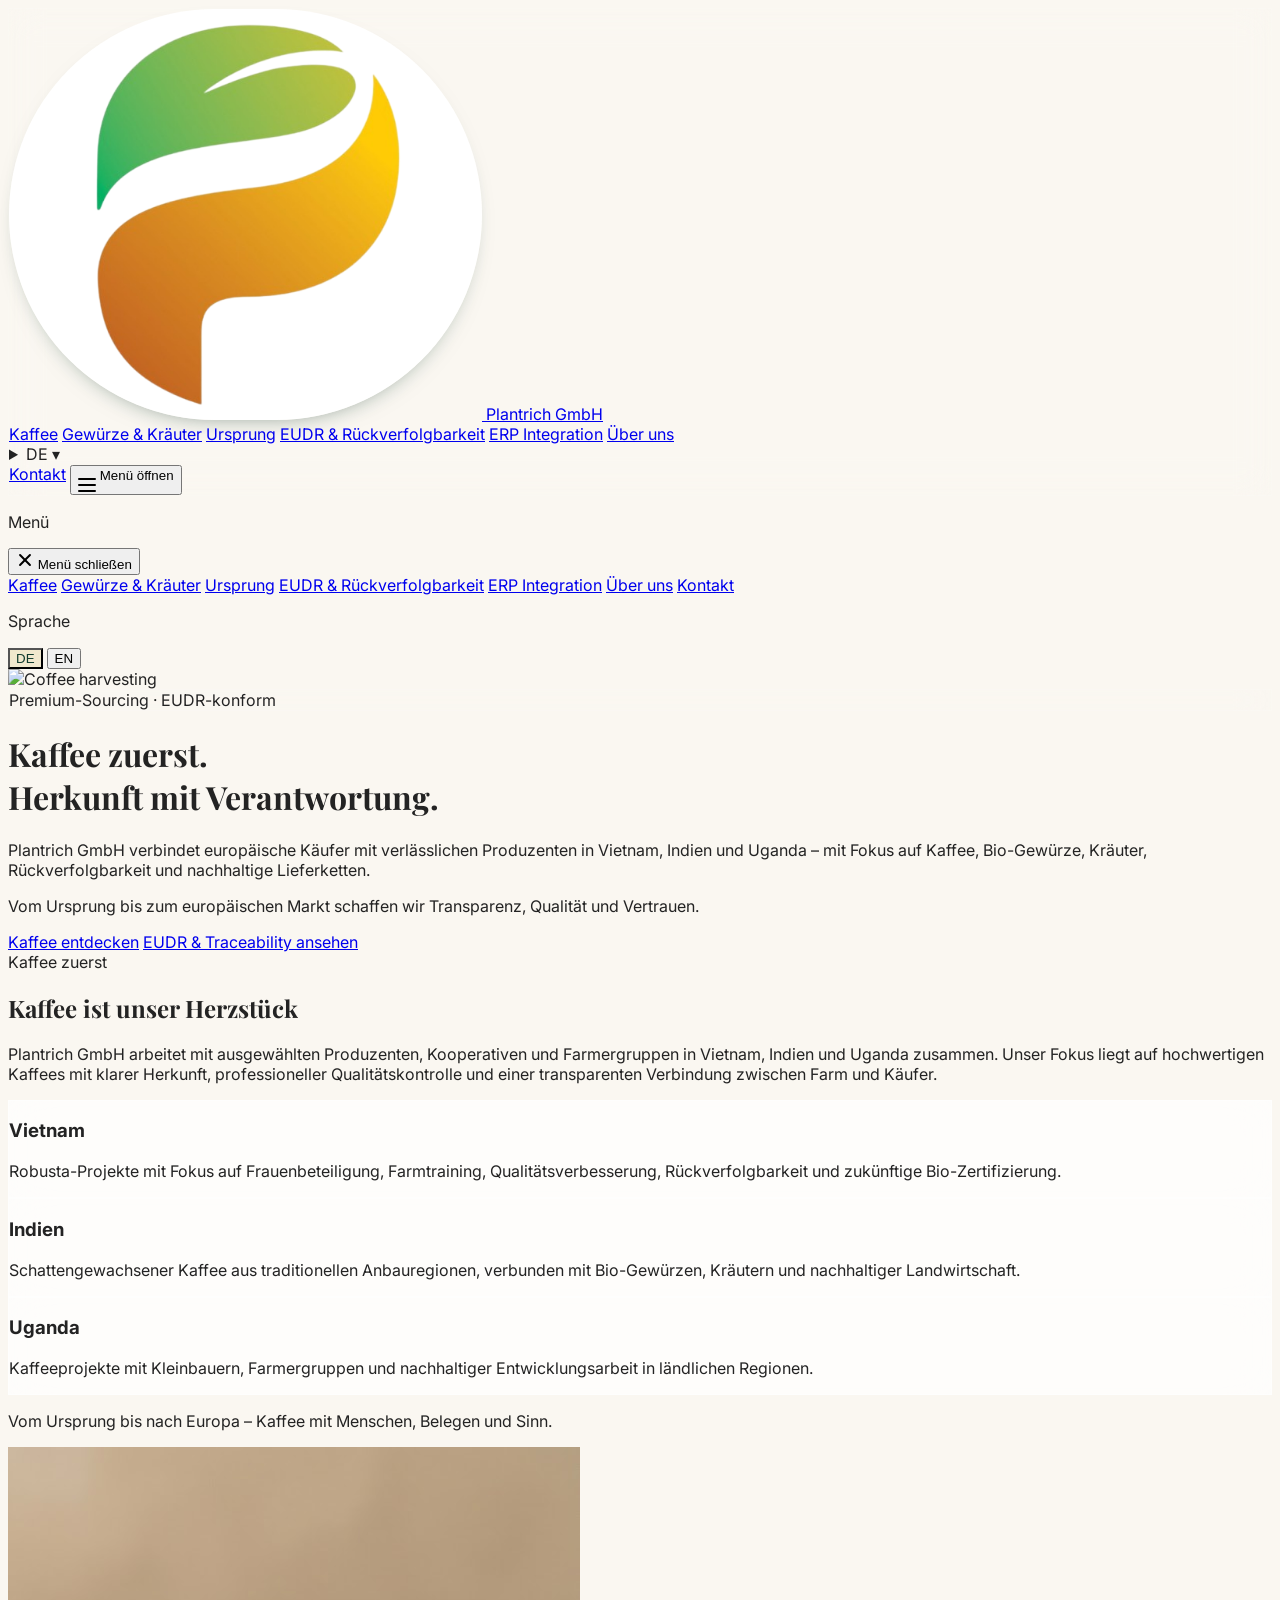
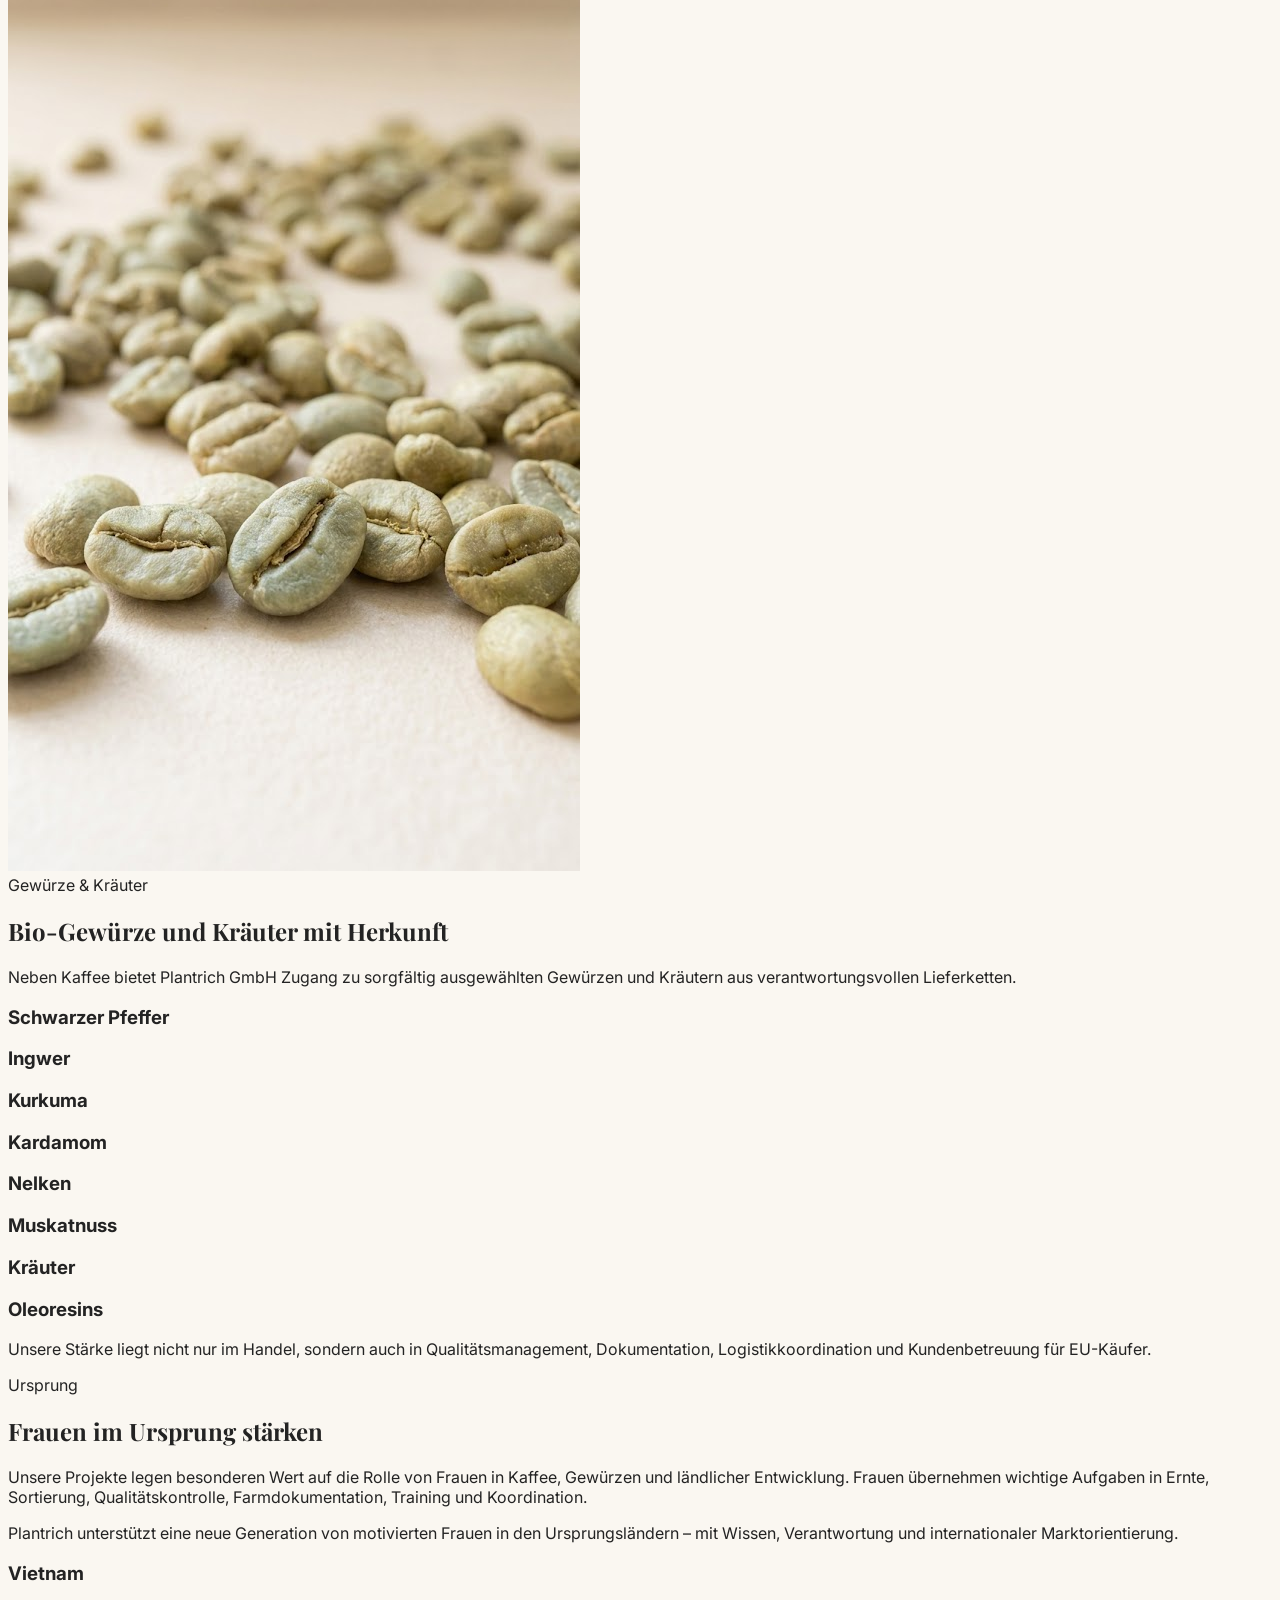
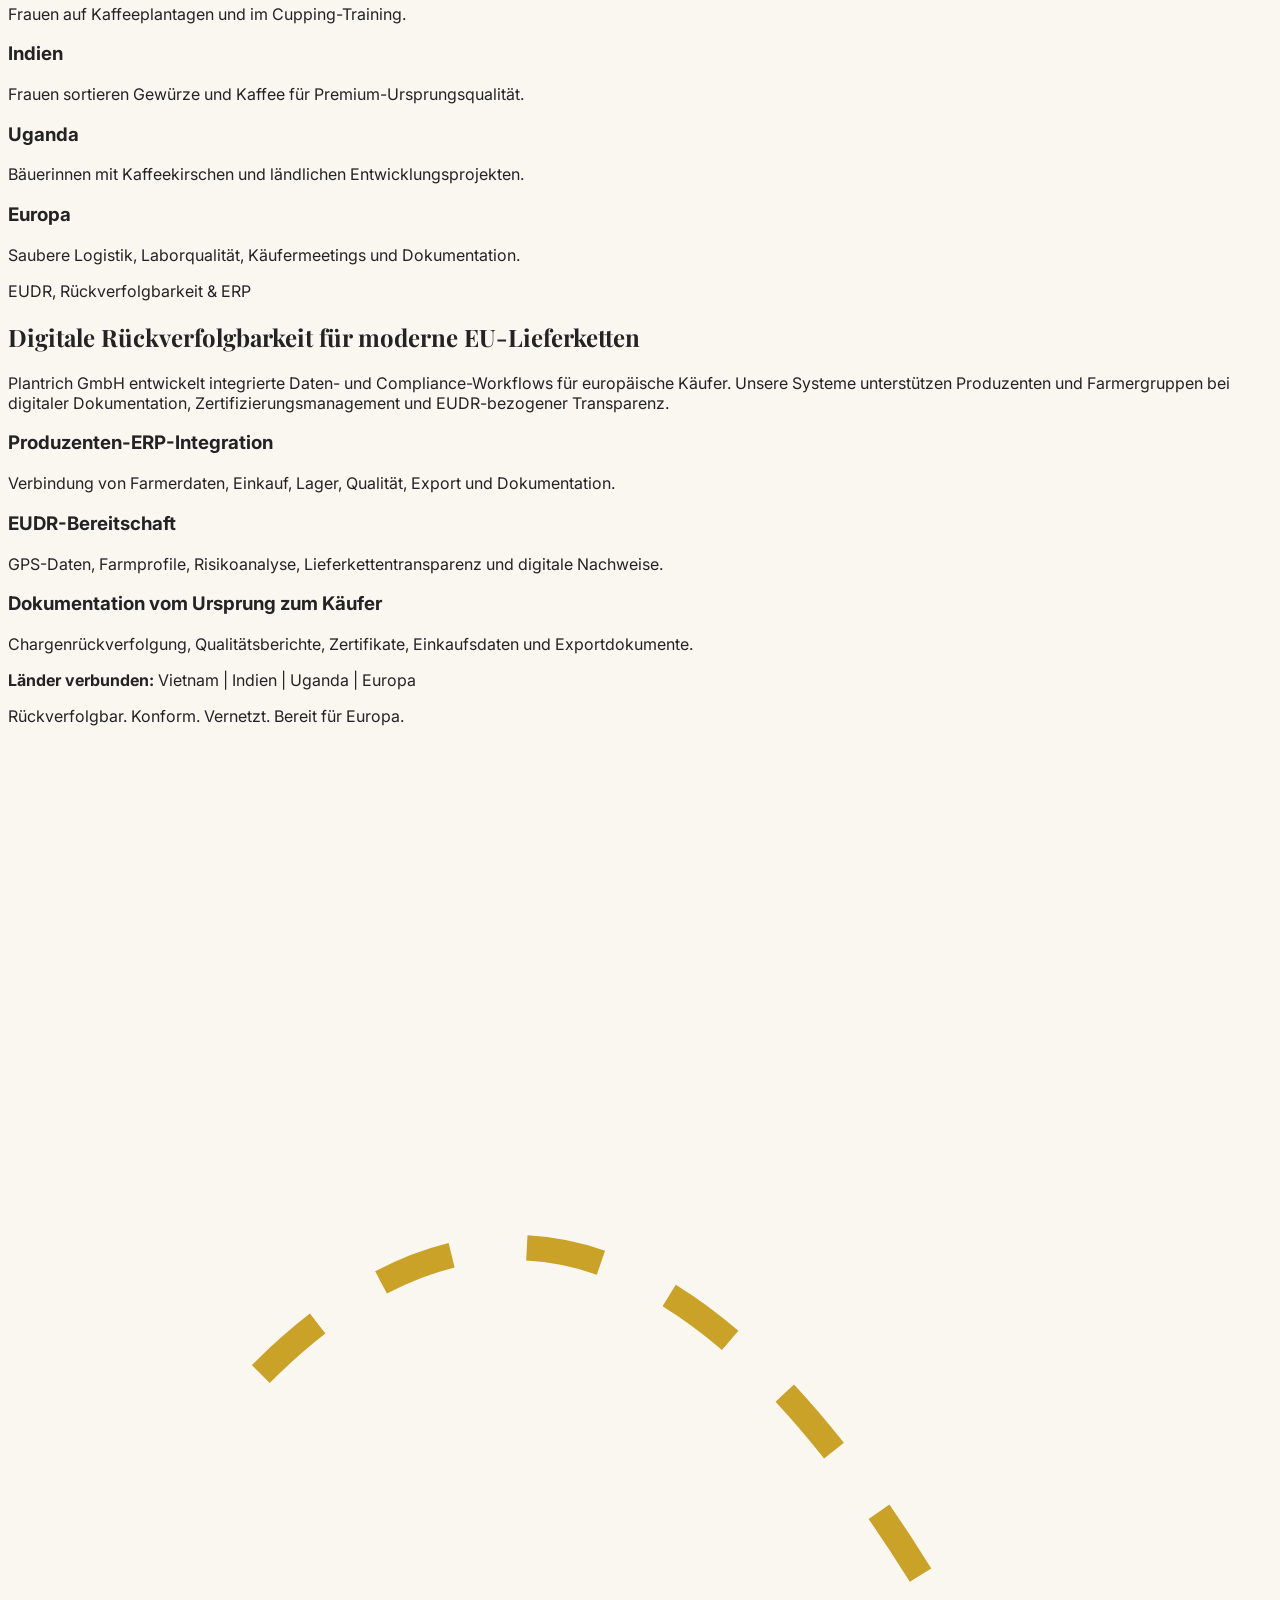
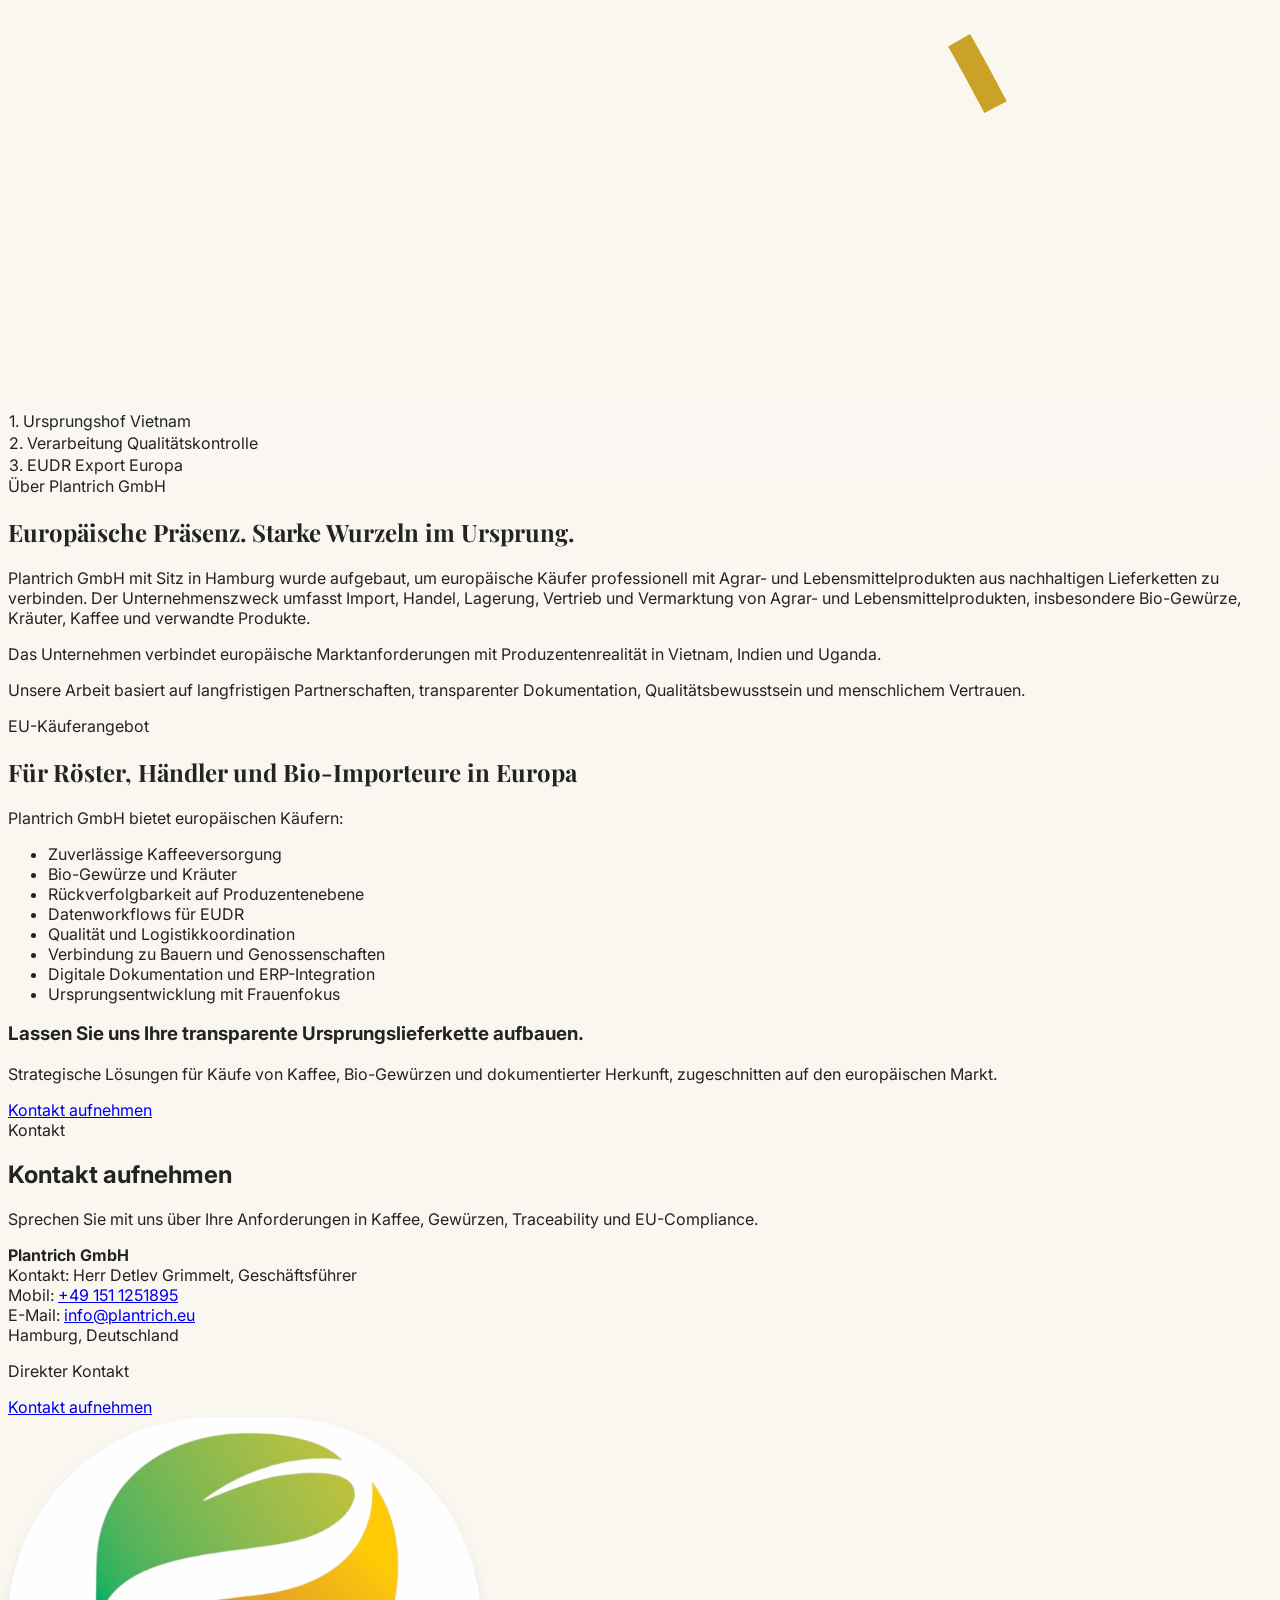
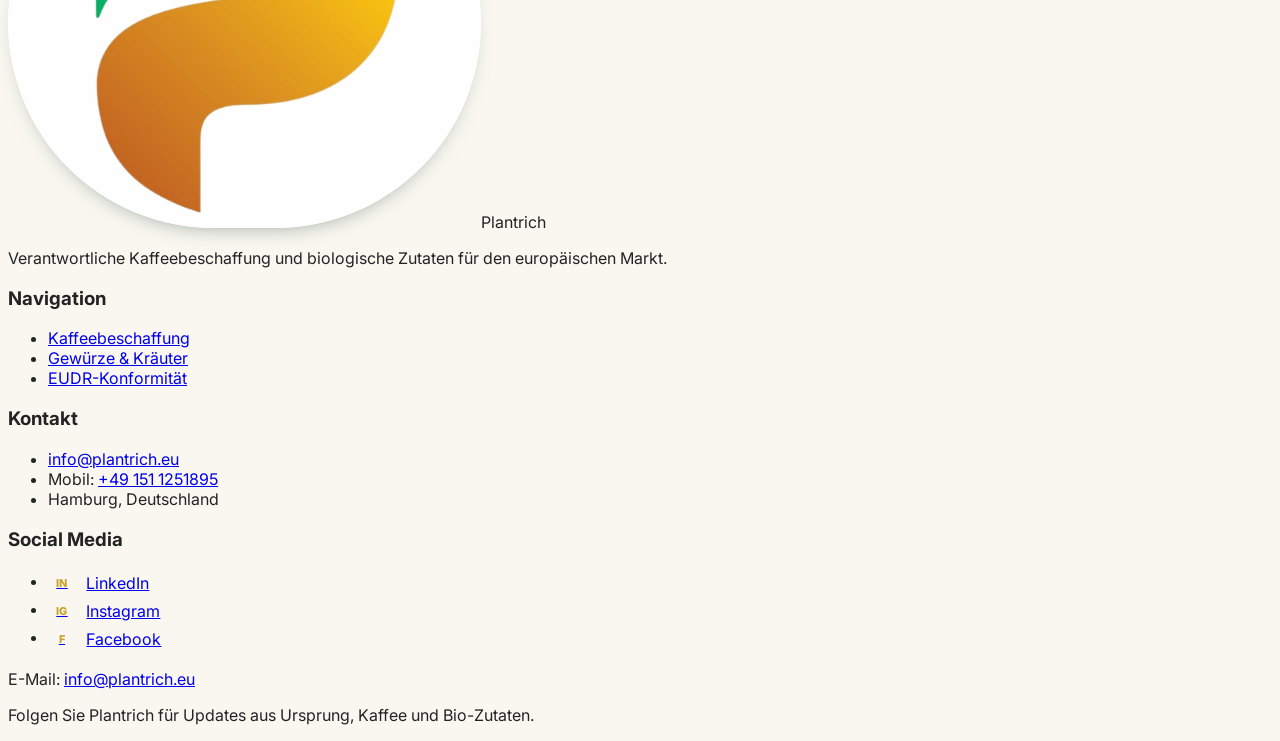
==== index.html @ d0d40506 "Updated contact info" ====
<!doctype html>
<html lang="de" class="scroll-smooth">
  <head>
    <meta charset="UTF-8" />
    <meta name="viewport" content="width=device-width, initial-scale=1.0" />
    <title>Plantrich GmbH | Nachhaltige Kaffee- und Bio-Zutatenbeschaffung</title>
    <meta name="description" content="Plantrich GmbH verbindet europäische Käufer mit nachhaltigem Kaffee, Bio-Gewürzen und Kräutern durch transparente Beschaffung und digitale Rückverfolgbarkeit." />
    <link rel="icon" type="image/png" sizes="32x32" href="assets/favicon-32.png" />
    <link rel="apple-touch-icon" sizes="180x180" href="assets/favicon-180.png" />
    
    <link rel="preconnect" href="https://fonts.googleapis.com" />
    <link rel="preconnect" href="https://fonts.gstatic.com" crossorigin />
    <link href="https://fonts.googleapis.com/css2?family=Inter:wght@400;500;600;700;800&family=Playfair+Display:wght@600;700;800&display=swap" rel="stylesheet" />
    
    <script src="https://cdn.tailwindcss.com"></script>
    <script>
      tailwind.config = {
        theme: {
          extend: {
            colors: {
              primary: '#123C2E',
              coffee: '#6B3F24',
              gold: '#C9A227',
              cream: '#F7F3EA',
              charcoal: '#232323'
            },
            boxShadow: {
              soft: '0 20px 40px -15px rgba(18, 60, 46, 0.05)',
              card: '0 25px 50px -12px rgba(0, 0, 0, 0.15)',
              glass: '0 8px 32px 0 rgba(0, 0, 0, 0.1)'
            },
            fontFamily: {
              serif: ['"Playfair Display"', 'serif'],
              sans: ['Inter', 'sans-serif']
            }
          }
        }
      };
    </script>
    
    <script src="https://cdn.jsdelivr.net/npm/lucide@latest/dist/lucide.min.js"></script>
    <script src="https://cdnjs.cloudflare.com/ajax/libs/gsap/3.12.2/gsap.min.js"></script>
    <script src="https://cdnjs.cloudflare.com/ajax/libs/gsap/3.12.2/ScrollTrigger.min.js"></script>
    <link rel="stylesheet" href="styles.css" />
  </head>
  <body class="bg-cream text-charcoal overflow-x-hidden">
    
    <header class="fixed inset-x-0 top-4 z-50 px-4 sm:px-6 lg:px-10" id="navbarWrapper">
      <nav class="glass-panel mx-auto flex w-full max-w-[1200px] items-center justify-between gap-4 rounded-full px-4 py-3 shadow-glass sm:px-5 lg:px-6" id="navbar" aria-label="Primary navigation">
        <a href="#hero" class="flex items-center gap-3 text-sm font-bold uppercase tracking-widest text-white whitespace-nowrap">
          <span class="brand-logo-mark h-10 w-10">
            <img src="assets/logo.png" alt="" class="brand-logo-image" />
          </span>
          <span class="brand-text hidden sm:inline">Plantrich GmbH</span>
        </a>
        <div class="hidden xl:flex flex-1 items-center justify-center gap-4 text-[10px] font-bold uppercase tracking-[0.14em] text-white/90 whitespace-nowrap">
          <a href="#coffee" class="nav-link hover:text-gold" data-translate-key="navCoffee">Kaffee</a>
          <a href="#spices" class="nav-link hover:text-gold" data-translate-key="navSpices">Gewürze & Kräuter</a>
          <a href="#origins" class="nav-link hover:text-gold" data-translate-key="navOrigins">Ursprung</a>
          <a href="#traceability" class="nav-link hover:text-gold" data-translate-key="navTraceability">EUDR & Rückverfolgbarkeit</a>
          <a href="#erp" class="nav-link hover:text-gold" data-translate-key="navERP">ERP Integration</a>
          <a href="#about" class="nav-link hover:text-gold" data-translate-key="navAbout">Über uns</a>
        </div>
        <div class="flex items-center gap-2 whitespace-nowrap">
          <details class="language-dropdown relative">
            <summary id="languageSummary" class="language-trigger list-none cursor-pointer rounded-full border border-white/20 bg-white/10 px-4 py-2 text-[10px] font-bold uppercase tracking-[0.24em] text-white/90">DE</summary>
            <div class="absolute right-0 mt-3 min-w-[110px] rounded-2xl border border-white/10 bg-white/95 p-2 text-[11px] font-semibold uppercase tracking-[0.24em] text-charcoal shadow-xl">
              <button type="button" data-lang="de" class="language-button w-full text-left block rounded-xl px-3 py-2 hover:bg-cream">DE</button>
              <button type="button" data-lang="en" class="language-button w-full text-left block rounded-xl px-3 py-2 hover:bg-cream">EN</button>
            </div>
          </details>
          <a href="#contact" class="hidden rounded-full bg-white px-5 py-2.5 text-xs font-bold uppercase tracking-widest text-primary shadow-lg transition-transform hover:scale-105 hover:bg-gold hover:text-charcoal xl:inline-flex" data-translate-key="navContactCTA">Kontakt</a>
          <button id="mobileMenuButton" type="button" class="mobile-menu-trigger inline-flex h-10 w-10 items-center justify-center rounded-full border border-white/20 bg-white/10 text-white xl:hidden" aria-expanded="false" aria-controls="mobileMenu">
            <span class="icon-fallback menu-icon-fallback" aria-hidden="true"><span></span><span></span><span></span></span>
            <i data-lucide="menu" class="h-5 w-5" aria-hidden="true"></i>
            <span class="sr-only" data-translate-key="navMenuOpen">Menü öffnen</span>
          </button>
        </div>
      </nav>
      <div id="mobileMenu" class="mx-auto mt-3 hidden w-full max-w-[1200px] xl:hidden">
        <div class="rounded-[1.5rem] border border-white/20 bg-white/95 p-4 text-primary shadow-card backdrop-blur-xl">
          <div class="mb-3 flex items-center justify-between border-b border-primary/10 pb-3">
            <p class="text-xs font-bold uppercase tracking-[0.18em]" data-translate-key="navMenu">Menü</p>
            <button id="mobileMenuClose" type="button" class="inline-flex h-10 w-10 items-center justify-center rounded-full border border-primary/10 bg-primary/5 text-primary">
              <span class="icon-fallback close-icon-fallback" aria-hidden="true"></span>
              <i data-lucide="x" class="h-5 w-5" aria-hidden="true"></i>
              <span class="sr-only" data-translate-key="navMenuClose">Menü schließen</span>
            </button>
          </div>
          <div class="grid gap-2 text-sm font-bold uppercase tracking-[0.12em]">
            <a href="#coffee" class="rounded-2xl px-4 py-3 hover:bg-primary/5" data-mobile-link data-translate-key="navCoffee">Kaffee</a>
            <a href="#spices" class="rounded-2xl px-4 py-3 hover:bg-primary/5" data-mobile-link data-translate-key="navSpices">Gewürze & Kräuter</a>
            <a href="#origins" class="rounded-2xl px-4 py-3 hover:bg-primary/5" data-mobile-link data-translate-key="navOrigins">Ursprung</a>
            <a href="#traceability" class="rounded-2xl px-4 py-3 hover:bg-primary/5" data-mobile-link data-translate-key="navTraceability">EUDR & Rückverfolgbarkeit</a>
            <a href="#erp" class="rounded-2xl px-4 py-3 hover:bg-primary/5" data-mobile-link data-translate-key="navERP">ERP Integration</a>
            <a href="#about" class="rounded-2xl px-4 py-3 hover:bg-primary/5" data-mobile-link data-translate-key="navAbout">Über uns</a>
            <a href="#contact" class="mt-2 rounded-2xl bg-gold px-4 py-3 text-center text-charcoal shadow-soft" data-mobile-link data-translate-key="navContactCTA">Kontakt</a>
          </div>
          <div class="mt-4 flex items-center justify-between border-t border-primary/10 pt-4">
            <p class="text-xs font-bold uppercase tracking-[0.18em] text-primary/70" data-translate-key="languageLabel">Sprache</p>
            <div class="flex gap-2 text-xs font-bold uppercase tracking-[0.16em]">
              <button type="button" data-lang="de" class="language-button rounded-full border border-primary/10 px-4 py-2 hover:bg-primary/5">DE</button>
              <button type="button" data-lang="en" class="language-button rounded-full border border-primary/10 px-4 py-2 hover:bg-primary/5">EN</button>
            </div>
          </div>
        </div>
      </div>
    </header>

    <div class="relative overflow-hidden min-h-screen flex items-center" id="hero">
      <div class="absolute inset-0 bg-gradient-to-b from-primary/80 via-primary/60 to-primary/90 z-10"></div>
      <img src="https://images.unsplash.com/photo-1509042239860-f550ce710b93?auto=format&fit=crop&w=1920&q=80" alt="Coffee harvesting" class="absolute inset-0 h-full w-full object-cover scale-105" />
      
      <div class="relative z-20 mx-auto max-w-[1200px] px-6 py-24 sm:px-10 w-full">
        <div class="gsap-hero-up mb-6 inline-block glass-panel px-5 py-2 rounded-full text-xs font-semibold uppercase tracking-[0.2em] text-gold" data-translate-key="heroBadge">
          Premium-Sourcing · EUDR-konform
        </div>
        <div class="max-w-3xl space-y-6">
          <h1 class="gsap-hero-up text-5xl font-bold leading-tight text-white sm:text-6xl lg:text-7xl text-hero drop-shadow-lg" data-translate-key="heroHeading" data-translate-html>
            Kaffee zuerst. <br/><span class="text-gold">Herkunft mit Verantwortung.</span>
          </h1>
          <p class="gsap-hero-up max-w-xl text-lg leading-relaxed text-white/90 font-light" data-translate-key="heroIntro1">
            Plantrich GmbH verbindet europäische Käufer mit verlässlichen Produzenten in Vietnam, Indien und Uganda – mit Fokus auf Kaffee, Bio-Gewürze, Kräuter, Rückverfolgbarkeit und nachhaltige Lieferketten.
          </p>
          <p class="gsap-hero-up max-w-xl text-lg leading-relaxed text-white/85 font-light" data-translate-key="heroIntro2">
            Vom Ursprung bis zum europäischen Markt schaffen wir Transparenz, Qualität und Vertrauen.
          </p>
          <div class="gsap-hero-up flex flex-col gap-4 sm:flex-row sm:items-center pt-4">
            <a href="#coffee" class="inline-flex items-center justify-center rounded-full bg-gold px-8 py-4 text-sm font-bold uppercase tracking-widest text-charcoal shadow-card transition hover:scale-105 hover:shadow-xl" data-translate-key="heroButtonCoffee">Kaffee entdecken</a>
            <a href="#traceability" class="inline-flex items-center justify-center rounded-full border border-white/30 bg-white/10 px-8 py-4 text-sm font-bold uppercase tracking-widest text-white transition hover:bg-white/15" data-translate-key="heroButtonTrace">EUDR & Traceability ansehen</a>
          </div>
        </div>
      </div>
      
      <div class="absolute bottom-10 left-1/2 -translate-x-1/2 z-20 hidden flex-col items-center gap-3 text-white sm:flex opacity-70">
        <div class="h-12 w-7 rounded-full border-2 border-white/40 p-1">
          <span class="block h-2 w-2 rounded-full bg-gold scroll-indicator mx-auto"></span>
        </div>
      </div>
    </div>

    <main class="relative mx-auto max-w-[1400px] space-y-32 px-6 pb-24 pt-24 sm:px-10">
      
      <section id="coffee" class="gsap-section overflow-hidden rounded-[2.5rem] bg-white shadow-card">
        <div class="grid lg:grid-cols-[1.1fr_0.9fr]">
          <div class="p-10 sm:p-16 lg:p-20 flex flex-col justify-center">
            <div class="mb-6 inline-flex rounded-full bg-primary/10 px-4 py-2 text-xs font-bold tracking-[0.2em] text-primary" data-translate-key="coffeeTag">Kaffee zuerst</div>
            <h2 class="text-4xl font-bold leading-tight text-charcoal sm:text-5xl text-hero" data-translate-key="coffeeHeading">Kaffee ist unser Herzstück</h2>
            <p class="mt-6 text-lg leading-relaxed text-charcoal/70 font-light" data-translate-key="coffeeIntro">Plantrich GmbH arbeitet mit ausgewählten Produzenten, Kooperativen und Farmergruppen in Vietnam, Indien und Uganda zusammen. Unser Fokus liegt auf hochwertigen Kaffees mit klarer Herkunft, professioneller Qualitätskontrolle und einer transparenten Verbindung zwischen Farm und Käufer.</p>
            <div class="mt-12 space-y-6">
              <div class="group glass-card p-6 rounded-3xl transition duration-300 hover:shadow-xl border border-black/5 hover:border-gold/30">
                <h3 class="text-xl font-bold text-charcoal">Vietnam</h3>
                <p class="mt-3 text-sm text-charcoal/70" data-translate-key="coffeeVietnamText">Robusta-Projekte mit Fokus auf Frauenbeteiligung, Farmtraining, Qualitätsverbesserung, Rückverfolgbarkeit und zukünftige Bio-Zertifizierung.</p>
              </div>
              <div class="group glass-card p-6 rounded-3xl transition duration-300 hover:shadow-xl border border-black/5 hover:border-gold/30">
                <h3 class="text-xl font-bold text-charcoal" data-translate-key="countryIndia">Indien</h3>
                <p class="mt-3 text-sm text-charcoal/70" data-translate-key="coffeeIndiaText">Schattengewachsener Kaffee aus traditionellen Anbauregionen, verbunden mit Bio-Gewürzen, Kräutern und nachhaltiger Landwirtschaft.</p>
              </div>
              <div class="group glass-card p-6 rounded-3xl transition duration-300 hover:shadow-xl border border-black/5 hover:border-gold/30">
                <h3 class="text-xl font-bold text-charcoal">Uganda</h3>
                <p class="mt-3 text-sm text-charcoal/70" data-translate-key="coffeeUgandaText">Kaffeeprojekte mit Kleinbauern, Farmergruppen und nachhaltiger Entwicklungsarbeit in ländlichen Regionen.</p>
              </div>
            </div>
            <p class="mt-12 border-l-4 border-gold/80 pl-6 text-lg italic leading-8 text-charcoal/80" data-translate-key="coffeeQuote">Vom Ursprung bis nach Europa – Kaffee mit Menschen, Belegen und Sinn.</p>
          </div>
          <div class="relative h-96 lg:h-auto img-zoom-container">
            <img src="assets/green-beans.jpeg" alt="Green coffee beans" class="absolute inset-0 h-full w-full object-cover" />
          </div>
        </div>
      </section>

      <section id="spices" class="gsap-section rounded-[2.5rem] bg-white p-10 shadow-card">
        <div class="inline-flex rounded-full bg-primary/10 px-4 py-2 text-xs font-bold tracking-[0.2em] text-primary" data-translate-key="spicesTag">Gewürze & Kräuter</div>
        <h2 class="mt-6 text-4xl font-bold leading-tight text-charcoal sm:text-5xl text-hero" data-translate-key="spicesHeading">Bio-Gewürze und Kräuter mit Herkunft</h2>
        <p class="mt-6 text-lg leading-relaxed text-charcoal/70 font-light" data-translate-key="spicesIntro">Neben Kaffee bietet Plantrich GmbH Zugang zu sorgfältig ausgewählten Gewürzen und Kräutern aus verantwortungsvollen Lieferketten.</p>
        <div class="mt-10 grid gap-6 sm:grid-cols-2 lg:grid-cols-4">
          <div class="rounded-[2rem] border border-black/5 p-6">
            <h3 class="text-lg font-semibold text-charcoal" data-translate-key="spicesCard1">Schwarzer Pfeffer</h3>
          </div>
          <div class="rounded-[2rem] border border-black/5 p-6">
            <h3 class="text-lg font-semibold text-charcoal" data-translate-key="spicesCard2">Ingwer</h3>
          </div>
          <div class="rounded-[2rem] border border-black/5 p-6">
            <h3 class="text-lg font-semibold text-charcoal" data-translate-key="spicesCard3">Kurkuma</h3>
          </div>
          <div class="rounded-[2rem] border border-black/5 p-6">
            <h3 class="text-lg font-semibold text-charcoal" data-translate-key="spicesCard4">Kardamom</h3>
          </div>
          <div class="rounded-[2rem] border border-black/5 p-6">
            <h3 class="text-lg font-semibold text-charcoal" data-translate-key="spicesCard5">Nelken</h3>
          </div>
          <div class="rounded-[2rem] border border-black/5 p-6">
            <h3 class="text-lg font-semibold text-charcoal" data-translate-key="spicesCard6">Muskatnuss</h3>
          </div>
          <div class="rounded-[2rem] border border-black/5 p-6">
            <h3 class="text-lg font-semibold text-charcoal" data-translate-key="spicesCard7">Kräuter</h3>
          </div>
          <div class="rounded-[2rem] border border-black/5 p-6">
            <h3 class="text-lg font-semibold text-charcoal" data-translate-key="spicesCard8">Oleoresins</h3>
          </div>
        </div>
        <p class="mt-10 text-sm leading-7 text-charcoal/70" data-translate-key="spicesStrength">Unsere Stärke liegt nicht nur im Handel, sondern auch in Qualitätsmanagement, Dokumentation, Logistikkoordination und Kundenbetreuung für EU-Käufer.</p>
      </section>

      <section id="origins" class="gsap-section rounded-[2.5rem] bg-white p-10 shadow-card">
        <div class="inline-flex rounded-full bg-primary/10 px-4 py-2 text-xs font-bold tracking-[0.2em] text-primary" data-translate-key="originsTag">Ursprung</div>
        <h2 class="mt-6 text-4xl font-bold leading-tight text-charcoal sm:text-5xl text-hero" data-translate-key="originsHeading">Frauen im Ursprung stärken</h2>
        <p class="mt-6 text-lg leading-relaxed text-charcoal/70 font-light" data-translate-key="originsIntro1">Unsere Projekte legen besonderen Wert auf die Rolle von Frauen in Kaffee, Gewürzen und ländlicher Entwicklung. Frauen übernehmen wichtige Aufgaben in Ernte, Sortierung, Qualitätskontrolle, Farmdokumentation, Training und Koordination.</p>
        <p class="mt-6 text-lg leading-relaxed text-charcoal/70 font-light" data-translate-key="originsIntro2">Plantrich unterstützt eine neue Generation von motivierten Frauen in den Ursprungsländern – mit Wissen, Verantwortung und internationaler Marktorientierung.</p>
        <div class="mt-10 grid gap-6 sm:grid-cols-2">
          <div class="rounded-[2rem] border border-black/5 p-6">
            <h3 class="text-lg font-semibold text-charcoal">Vietnam</h3>
            <p class="mt-3 text-sm text-charcoal/70" data-translate-key="originTextVietnam">Frauen auf Kaffeeplantagen und im Cupping-Training.</p>
          </div>
          <div class="rounded-[2rem] border border-black/5 p-6">
            <h3 class="text-lg font-semibold text-charcoal" data-translate-key="countryIndia">Indien</h3>
            <p class="mt-3 text-sm text-charcoal/70" data-translate-key="originTextIndia">Frauen sortieren Gewürze und Kaffee für Premium-Ursprungsqualität.</p>
          </div>
          <div class="rounded-[2rem] border border-black/5 p-6">
            <h3 class="text-lg font-semibold text-charcoal">Uganda</h3>
            <p class="mt-3 text-sm text-charcoal/70" data-translate-key="originTextUganda">Bäuerinnen mit Kaffeekirschen und ländlichen Entwicklungsprojekten.</p>
          </div>
          <div class="rounded-[2rem] border border-black/5 p-6">
            <h3 class="text-lg font-semibold text-charcoal" data-translate-key="originTitleEurope">Europa</h3>
            <p class="mt-3 text-sm text-charcoal/70" data-translate-key="originTextEurope">Saubere Logistik, Laborqualität, Käufermeetings und Dokumentation.</p>
          </div>
        </div>
      </section>

      <div id="erp"></div>
      <section id="traceability" class="gsap-section grid gap-12 lg:grid-cols-2 items-center">
        <div class="space-y-8">
          <div class="inline-flex rounded-full bg-gold/20 px-4 py-2 text-xs font-bold tracking-[0.2em] text-primary" data-translate-key="traceTag">EUDR, Rückverfolgbarkeit & ERP</div>
          <h2 class="text-4xl font-bold text-charcoal sm:text-5xl text-hero" data-translate-key="traceHeading">Digitale Rückverfolgbarkeit für moderne EU-Lieferketten</h2>
          <p class="text-lg leading-relaxed text-charcoal/70 font-light" data-translate-key="traceIntro">Plantrich GmbH entwickelt integrierte Daten- und Compliance-Workflows für europäische Käufer. Unsere Systeme unterstützen Produzenten und Farmergruppen bei digitaler Dokumentation, Zertifizierungsmanagement und EUDR-bezogener Transparenz.</p>
          <div class="grid gap-6 sm:grid-cols-2">
            <div class="rounded-3xl border border-primary/10 p-6">
              <h3 class="text-lg font-semibold text-charcoal" data-translate-key="traceCard1Title">Produzenten-ERP-Integration</h3>
              <p class="mt-3 text-sm leading-7 text-charcoal/70" data-translate-key="traceCard1Text">Verbindung von Farmerdaten, Einkauf, Lager, Qualität, Export und Dokumentation.</p>
            </div>
            <div class="rounded-3xl border border-coffee/10 p-6">
              <h3 class="text-lg font-semibold text-charcoal" data-translate-key="traceCard2Title">EUDR-Bereitschaft</h3>
              <p class="mt-3 text-sm leading-7 text-charcoal/70" data-translate-key="traceCard2Text">GPS-Daten, Farmprofile, Risikoanalyse, Lieferkettentransparenz und digitale Nachweise.</p>
            </div>
            <div class="rounded-3xl border border-gold/15 p-6 sm:col-span-2">
              <h3 class="text-lg font-semibold text-charcoal" data-translate-key="traceCard3Title">Dokumentation vom Ursprung zum Käufer</h3>
              <p class="mt-3 text-sm leading-7 text-charcoal/70" data-translate-key="traceCard3Text">Chargenrückverfolgung, Qualitätsberichte, Zertifikate, Einkaufsdaten und Exportdokumente.</p>
            </div>
          </div>
          <div class="mt-6 rounded-[2rem] bg-primary/5 p-6 text-sm text-charcoal/75">
            <strong class="font-semibold" data-translate-key="traceCountriesLabel">Länder verbunden:</strong> <span data-translate-key="traceCountries">Vietnam | Indien | Uganda | Europa</span>
          </div>
          <p class="mt-8 text-base font-semibold text-charcoal" data-translate-key="traceSummary">Rückverfolgbar. Konform. Vernetzt. Bereit für Europa.</p>
        </div>
        
        <div class="relative rounded-[2.5rem] bg-primary p-8 shadow-2xl overflow-hidden h-[500px] flex items-center justify-center">
          <div class="absolute inset-0 opacity-20 bg-[url('https://images.unsplash.com/photo-1500530855697-b586d89ba3ee?auto=format&fit=crop&w=1200&q=80')] bg-cover mix-blend-overlay"></div>
          
          <svg class="absolute inset-0 h-full w-full z-10" viewBox="0 0 100 100" preserveAspectRatio="none">
             <path d="M 20 50 Q 50 20 80 80" fill="transparent" class="map-line" />
          </svg>

          <div class="relative z-20 flex flex-col gap-6 w-full max-w-sm">
             <div class="glass-panel p-4 rounded-2xl flex justify-between items-center transform -translate-x-4">
                <span class="text-white font-bold" data-translate-key="mapLabel1">1. Ursprungshof</span>
                <span class="text-gold text-xs uppercase tracking-wider" data-translate-key="mapLabel1Tag">Vietnam</span>
             </div>
             <div class="glass-panel p-4 rounded-2xl flex justify-between items-center transform translate-x-4">
                <span class="text-white font-bold" data-translate-key="mapLabel2">2. Verarbeitung</span>
                <span class="text-gold text-xs uppercase tracking-wider" data-translate-key="mapLabel2Tag">Qualitätskontrolle</span>
             </div>
             <div class="glass-panel p-4 rounded-2xl flex justify-between items-center bg-white/20 border-gold/50 shadow-[0_0_20px_rgba(201,162,39,0.3)]">
                <span class="text-white font-bold" data-translate-key="mapLabel3">3. EUDR Export</span>
                <span class="text-gold text-xs uppercase tracking-wider" data-translate-key="mapLabel3Tag">Europa</span>
             </div>
          </div>
        </div>
      </section>

      <section id="about" class="gsap-section rounded-[2.5rem] bg-white p-10 sm:p-16 shadow-card">
        <div class="inline-flex rounded-full bg-primary/10 px-4 py-2 text-xs font-bold tracking-[0.2em] text-primary" data-translate-key="aboutTag">Über Plantrich GmbH</div>
        <h2 class="mt-6 text-4xl font-bold leading-tight text-charcoal sm:text-5xl text-hero" data-translate-key="aboutHeading">Europäische Präsenz. Starke Wurzeln im Ursprung.</h2>
        <p class="mt-6 text-lg leading-relaxed text-charcoal/70 font-light" data-translate-key="aboutPara1">Plantrich GmbH mit Sitz in Hamburg wurde aufgebaut, um europäische Käufer professionell mit Agrar- und Lebensmittelprodukten aus nachhaltigen Lieferketten zu verbinden. Der Unternehmenszweck umfasst Import, Handel, Lagerung, Vertrieb und Vermarktung von Agrar- und Lebensmittelprodukten, insbesondere Bio-Gewürze, Kräuter, Kaffee und verwandte Produkte.</p>
        <p class="mt-6 text-lg leading-relaxed text-charcoal/70 font-light" data-translate-key="aboutPara2">Das Unternehmen verbindet europäische Marktanforderungen mit Produzentenrealität in Vietnam, Indien und Uganda.</p>
        <p class="mt-8 text-lg font-semibold text-charcoal" data-translate-key="aboutPara3">Unsere Arbeit basiert auf langfristigen Partnerschaften, transparenter Dokumentation, Qualitätsbewusstsein und menschlichem Vertrauen.</p>
      </section>

      <section id="buyer" class="gsap-section grid gap-12 lg:grid-cols-[0.95fr_1.05fr] items-start">
        <div class="rounded-[2.5rem] bg-[#eff5f0] p-10 sm:p-16 shadow-card">
          <div class="inline-flex rounded-full bg-primary/10 px-4 py-2 text-xs font-bold tracking-[0.2em] text-primary" data-translate-key="buyerTag">EU-Käuferangebot</div>
          <h2 class="mt-6 text-4xl font-bold leading-tight text-charcoal sm:text-5xl text-hero" data-translate-key="buyerHeading">Für Röster, Händler und Bio-Importeure in Europa</h2>
          <p class="mt-6 text-lg leading-relaxed text-charcoal/70 font-light" data-translate-key="buyerIntro">Plantrich GmbH bietet europäischen Käufern:</p>
          <ul class="mt-8 space-y-4 text-sm leading-7 text-charcoal/75 list-disc list-inside">
            <li data-translate-key="buyerList1">Zuverlässige Kaffeeversorgung</li>
            <li data-translate-key="buyerList2">Bio-Gewürze und Kräuter</li>
            <li data-translate-key="buyerList3">Rückverfolgbarkeit auf Produzentenebene</li>
            <li data-translate-key="buyerList4">Datenworkflows für EUDR</li>
            <li data-translate-key="buyerList5">Qualität und Logistikkoordination</li>
            <li data-translate-key="buyerList6">Verbindung zu Bauern und Genossenschaften</li>
            <li data-translate-key="buyerList7">Digitale Dokumentation und ERP-Integration</li>
            <li data-translate-key="buyerList8">Ursprungsentwicklung mit Frauenfokus</li>
          </ul>
        </div>
        <div class="rounded-[2.5rem] bg-white p-10 sm:p-16 shadow-card flex flex-col justify-between">
          <div>
            <h3 class="text-3xl font-semibold text-charcoal" data-translate-key="buyerSideHeading">Lassen Sie uns Ihre transparente Ursprungslieferkette aufbauen.</h3>
            <p class="mt-6 text-base leading-8 text-charcoal/70" data-translate-key="buyerSideIntro">Strategische Lösungen für Käufe von Kaffee, Bio-Gewürzen und dokumentierter Herkunft, zugeschnitten auf den europäischen Markt.</p>
          </div>
          <a href="#contact" class="mt-10 inline-flex items-center justify-center rounded-full bg-gold px-8 py-4 text-sm font-bold uppercase tracking-widest text-charcoal shadow-card transition hover:-translate-y-1" data-translate-key="buyerButton">Kontakt aufnehmen</a>
        </div>
      </section>

      <section id="contact" class="gsap-section rounded-[2.5rem] bg-primary text-white p-10 sm:p-16 shadow-card">
        <div class="grid gap-8 lg:grid-cols-[0.9fr_1.1fr] items-center">
          <div>
            <div class="inline-flex rounded-full bg-white/10 px-4 py-2 text-xs font-bold tracking-[0.2em] text-white" data-translate-key="contactTag">Kontakt</div>
            <h2 class="mt-6 text-4xl font-bold leading-tight text-white sm:text-5xl" data-translate-key="contactHeading">Kontakt aufnehmen</h2>
            <p class="mt-6 text-lg leading-relaxed text-white/80" data-translate-key="contactIntro">Sprechen Sie mit uns über Ihre Anforderungen in Kaffee, Gewürzen, Traceability und EU-Compliance.</p>
            <div class="mt-8 space-y-3 text-sm text-white/75">
              <div><strong>Plantrich GmbH</strong></div>
              <div data-translate-key="contactPerson">Kontakt: Herr Detlev Grimmelt, Geschäftsführer</div>
              <div><span data-translate-key="contactMobileLabel">Mobil:</span> <a href="tel:+491511251895" class="hover:text-white">+49 151 1251895</a></div>
              <div><span data-translate-key="contactEmailLabel">E-Mail:</span> <a href="mailto:info@plantrich.eu" class="hover:text-white">info@plantrich.eu</a></div>
              <div data-translate-key="contactLocation">Hamburg, Deutschland</div>
            </div>
          </div>
          <div class="rounded-[2rem] bg-white/10 p-8">
            <p class="text-sm uppercase tracking-[0.2em] text-white/70" data-translate-key="directContact">Direkter Kontakt</p>
            <a href="mailto:info@plantrich.eu" class="mt-8 inline-flex w-full items-center justify-center rounded-full bg-gold px-6 py-4 text-sm font-bold uppercase tracking-widest text-charcoal transition hover:bg-white hover:text-charcoal" data-translate-key="contactButton">Kontakt aufnehmen</a>
          </div>
        </div>
      </section>

    </main>

    <footer class="bg-primary text-white rounded-t-[3rem] mt-20">
      <div class="mx-auto max-w-[1400px] px-6 py-20 sm:px-10 grid gap-12 md:grid-cols-2 lg:grid-cols-4">
        <div class="space-y-6">
          <div class="flex items-center gap-3 text-xl font-bold font-serif text-white">
            <span class="brand-logo-mark h-12 w-12">
              <img src="assets/logo.png" alt="" class="brand-logo-image" />
            </span>Plantrich
          </div>
          <p class="text-sm leading-relaxed text-white/60" data-translate-key="footerDesc">Verantwortliche Kaffeebeschaffung und biologische Zutaten für den europäischen Markt.</p>
        </div>
        <div>
          <h3 class="font-bold mb-6 text-gold uppercase tracking-widest text-xs" data-translate-key="footerNavHeading">Navigation</h3>
          <ul class="space-y-3 text-sm text-white/70">
            <li><a href="#coffee" class="hover:text-white transition" data-translate-key="footerLink1">Kaffeebeschaffung</a></li>
            <li><a href="#spices" class="hover:text-white transition" data-translate-key="footerLink2">Gewürze & Kräuter</a></li>
            <li><a href="#traceability" class="hover:text-white transition" data-translate-key="footerLink3">EUDR-Konformität</a></li>
          </ul>
        </div>
        <div>
          <h3 class="font-bold mb-6 text-gold uppercase tracking-widest text-xs" data-translate-key="footerContactHeading">Kontakt</h3>
          <ul class="space-y-3 text-sm text-white/70">
            <li><a href="mailto:info@plantrich.eu" class="hover:text-white transition">info@plantrich.eu</a></li>
            <li><span data-translate-key="contactMobileLabel">Mobil:</span> <a href="tel:+491511251895" class="hover:text-white transition">+49 151 1251895</a></li>
            <li data-translate-key="contactLocation">Hamburg, Deutschland</li>
          </ul>
        </div>
        <div>
          <h3 class="font-bold mb-6 text-gold uppercase tracking-widest text-xs" data-translate-key="footerSocialHeading">Social Media</h3>
          <ul class="space-y-3 text-sm text-white/70">
            <li><a href="#" class="footer-social-link hover:text-white transition" aria-label="Plantrich LinkedIn"><span>in</span>LinkedIn</a></li>
            <li><a href="#" class="footer-social-link hover:text-white transition" aria-label="Plantrich Instagram"><span>ig</span>Instagram</a></li>
            <li><a href="#" class="footer-social-link hover:text-white transition" aria-label="Plantrich Facebook"><span>f</span>Facebook</a></li>
          </ul>
        </div>
      </div>
      <div class="mx-auto flex max-w-[1400px] flex-col gap-4 border-t border-white/10 px-6 py-8 text-sm text-white/65 sm:px-10 md:flex-row md:items-center md:justify-between">
        <p><span data-translate-key="footerEmailLabel">E-Mail:</span> <a href="mailto:info@plantrich.eu" class="font-semibold text-white hover:text-gold">info@plantrich.eu</a></p>
        <p data-translate-key="footerSocialNote">Folgen Sie Plantrich für Updates aus Ursprung, Kaffee und Bio-Zutaten.</p>
      </div>
    </footer>

    <script src="languages/de.js"></script>
    <script src="languages/en.js"></script>
    <script src="script.js"></script>
  </body>
</html>
---- styles.css ----
body {
  font-family: 'Inter', sans-serif;
  background: #faf7f1;
  color: #232323;
}

.text-hero {
  font-family: 'Playfair Display', serif;
}

.brand-logo-mark {
  display: inline-flex;
  flex-shrink: 0;
  align-items: center;
  justify-content: center;
  overflow: hidden;
  border-radius: 999px;
  background: rgba(255, 255, 255, 0.94);
  box-shadow: 0 10px 25px -16px rgba(18, 60, 46, 0.65);
}

.brand-logo-image {
  width: 78%;
  height: 78%;
  object-fit: contain;
}

/* Glassmorphism Utilities */
.glass-panel {
  background: rgba(255, 255, 255, 0.05);
  backdrop-filter: blur(16px);
  -webkit-backdrop-filter: blur(16px);
  border: 1px solid rgba(255, 255, 255, 0.1);
}

.glass-card {
  background: rgba(255, 255, 255, 0.7);
  backdrop-filter: blur(20px);
  -webkit-backdrop-filter: blur(20px);
  border: 1px solid rgba(255, 255, 255, 0.4);
}

/* Image Hover Zoom */
.img-zoom-container {
  overflow: hidden;
}

.img-zoom-container img {
  transition: transform 0.6s cubic-bezier(0.25, 1, 0.5, 1);
}

.group:hover .img-zoom-container img {
  transform: scale(1.08);
}

.scroll-indicator {
  animation: bounce 2s infinite;
}

@keyframes bounce {
  0%,
  100% {
    transform: translateY(0);
  }

  50% {
    transform: translateY(12px);
  }
}

.map-line {
  stroke: #C9A227;
  stroke-width: 2;
  stroke-dasharray: 6;
  animation: dash 20s linear infinite;
}

@keyframes dash {
  to {
    stroke-dashoffset: -100;
  }
}

section,
#hero,
#erp {
  scroll-margin-top: 7rem;
}

.language-dropdown summary::-webkit-details-marker {
  display: none;
}

#navbarWrapper #navbar,
#navbarWrapper .nav-link,
#navbarWrapper .brand-text,
#navbarWrapper .language-trigger,
#navbarWrapper .mobile-menu-trigger {
  transition: background-color 220ms ease, border-color 220ms ease, color 220ms ease, box-shadow 220ms ease;
}

#navbarWrapper.is-scrolled #navbar {
  background: rgba(255, 255, 255, 0.94);
  border-color: rgba(18, 60, 46, 0.12);
  box-shadow: 0 18px 45px -24px rgba(18, 60, 46, 0.45);
}

#navbarWrapper.is-scrolled .nav-link,
#navbarWrapper.is-scrolled .brand-text,
#navbarWrapper.is-scrolled .language-trigger,
#navbarWrapper.is-scrolled .mobile-menu-trigger {
  color: #123C2E;
}

#navbarWrapper.is-scrolled .language-trigger,
#navbarWrapper.is-scrolled .mobile-menu-trigger {
  background: rgba(18, 60, 46, 0.06);
  border-color: rgba(18, 60, 46, 0.14);
}

.language-button.is-active {
  background: rgba(201, 162, 39, 0.18);
  color: #123C2E;
}

.footer-social-link {
  display: inline-flex;
  align-items: center;
  gap: 0.65rem;
}

.footer-social-link span {
  display: inline-flex;
  height: 1.75rem;
  width: 1.75rem;
  align-items: center;
  justify-content: center;
  border-radius: 999px;
  background: rgba(255, 255, 255, 0.1);
  color: #C9A227;
  font-size: 0.68rem;
  font-weight: 800;
  letter-spacing: 0.02em;
  text-transform: uppercase;
}

.icon-fallback {
  color: currentColor;
}

.icons-ready .icon-fallback {
  display: none;
}

.menu-icon-fallback {
  display: inline-flex;
  height: 14px;
  width: 18px;
  flex-direction: column;
  justify-content: space-between;
}

.menu-icon-fallback span {
  display: block;
  height: 2px;
  border-radius: 999px;
  background: currentColor;
}

.close-icon-fallback {
  position: relative;
  display: inline-block;
  height: 18px;
  width: 18px;
}

.close-icon-fallback::before,
.close-icon-fallback::after {
  position: absolute;
  left: 8px;
  top: 1px;
  height: 16px;
  width: 2px;
  border-radius: 999px;
  background: currentColor;
  content: '';
}

.close-icon-fallback::before {
  transform: rotate(45deg);
}

.close-icon-fallback::after {
  transform: rotate(-45deg);
}
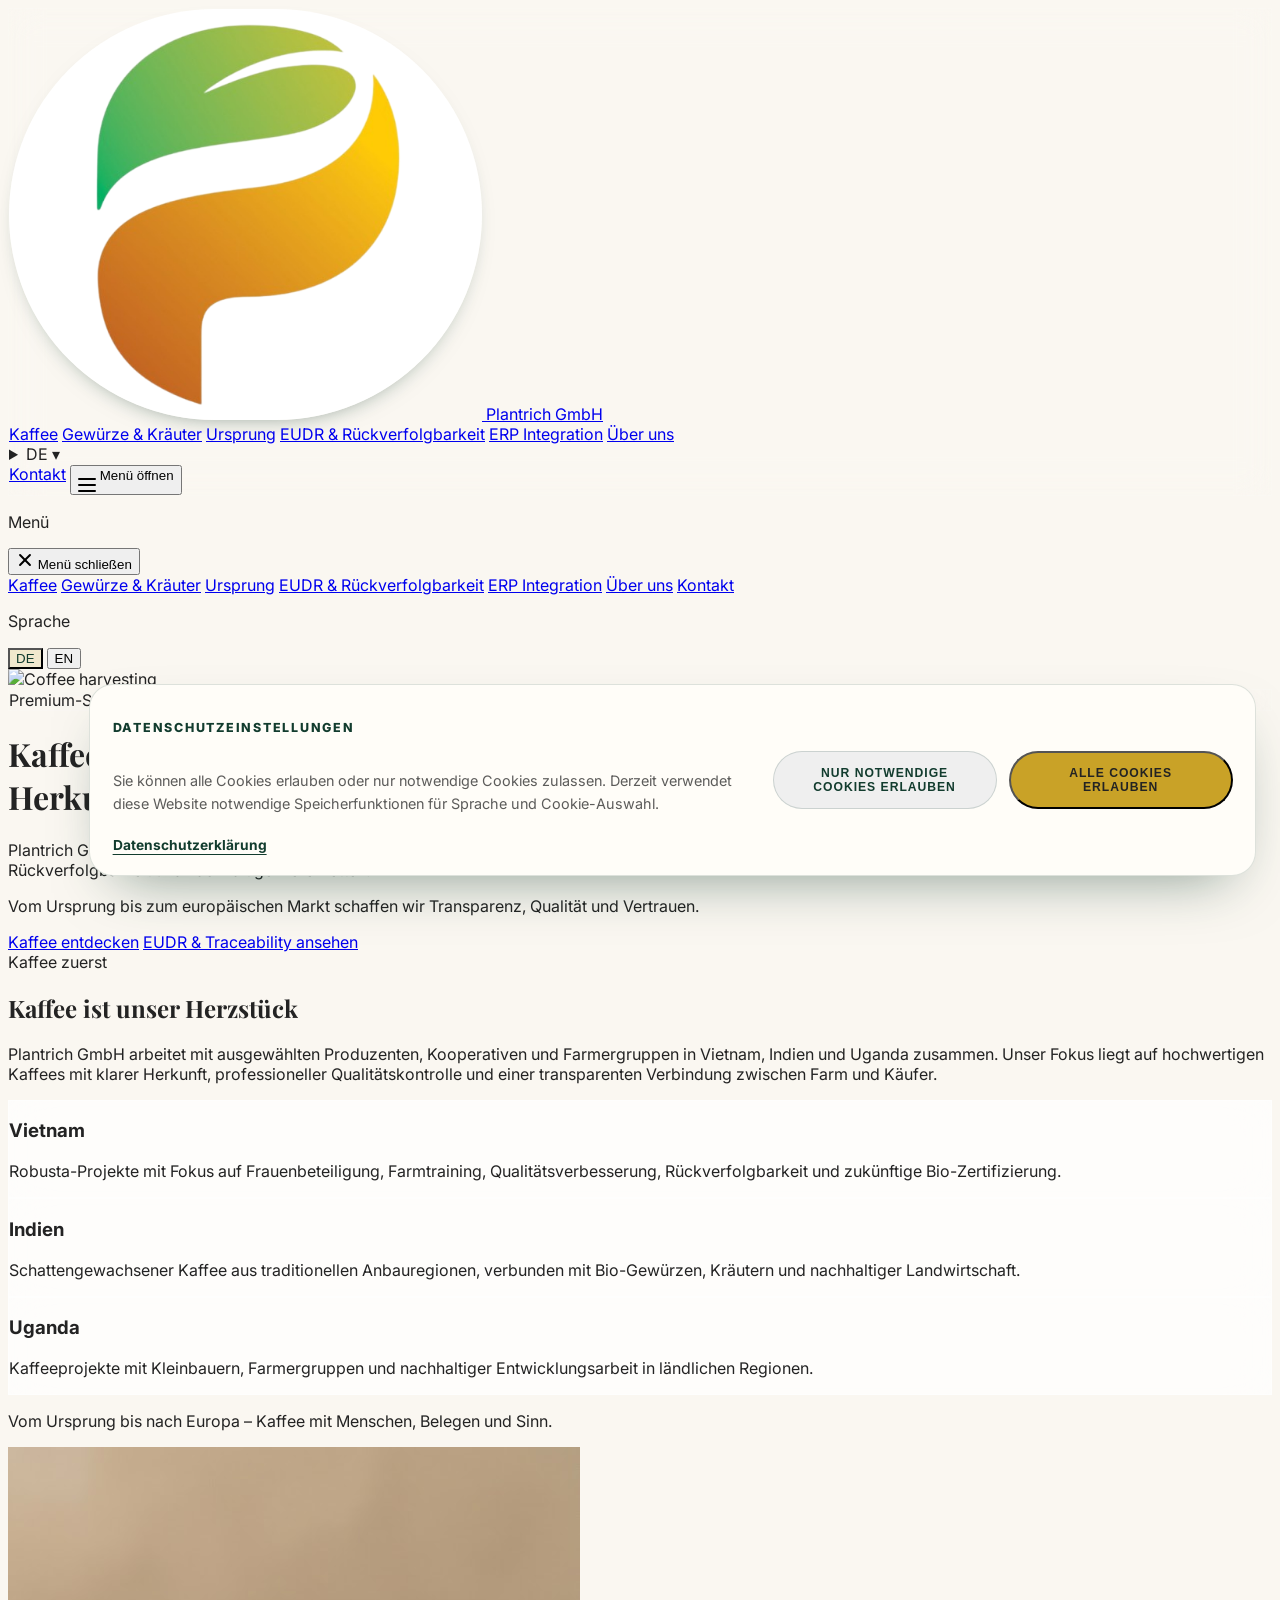
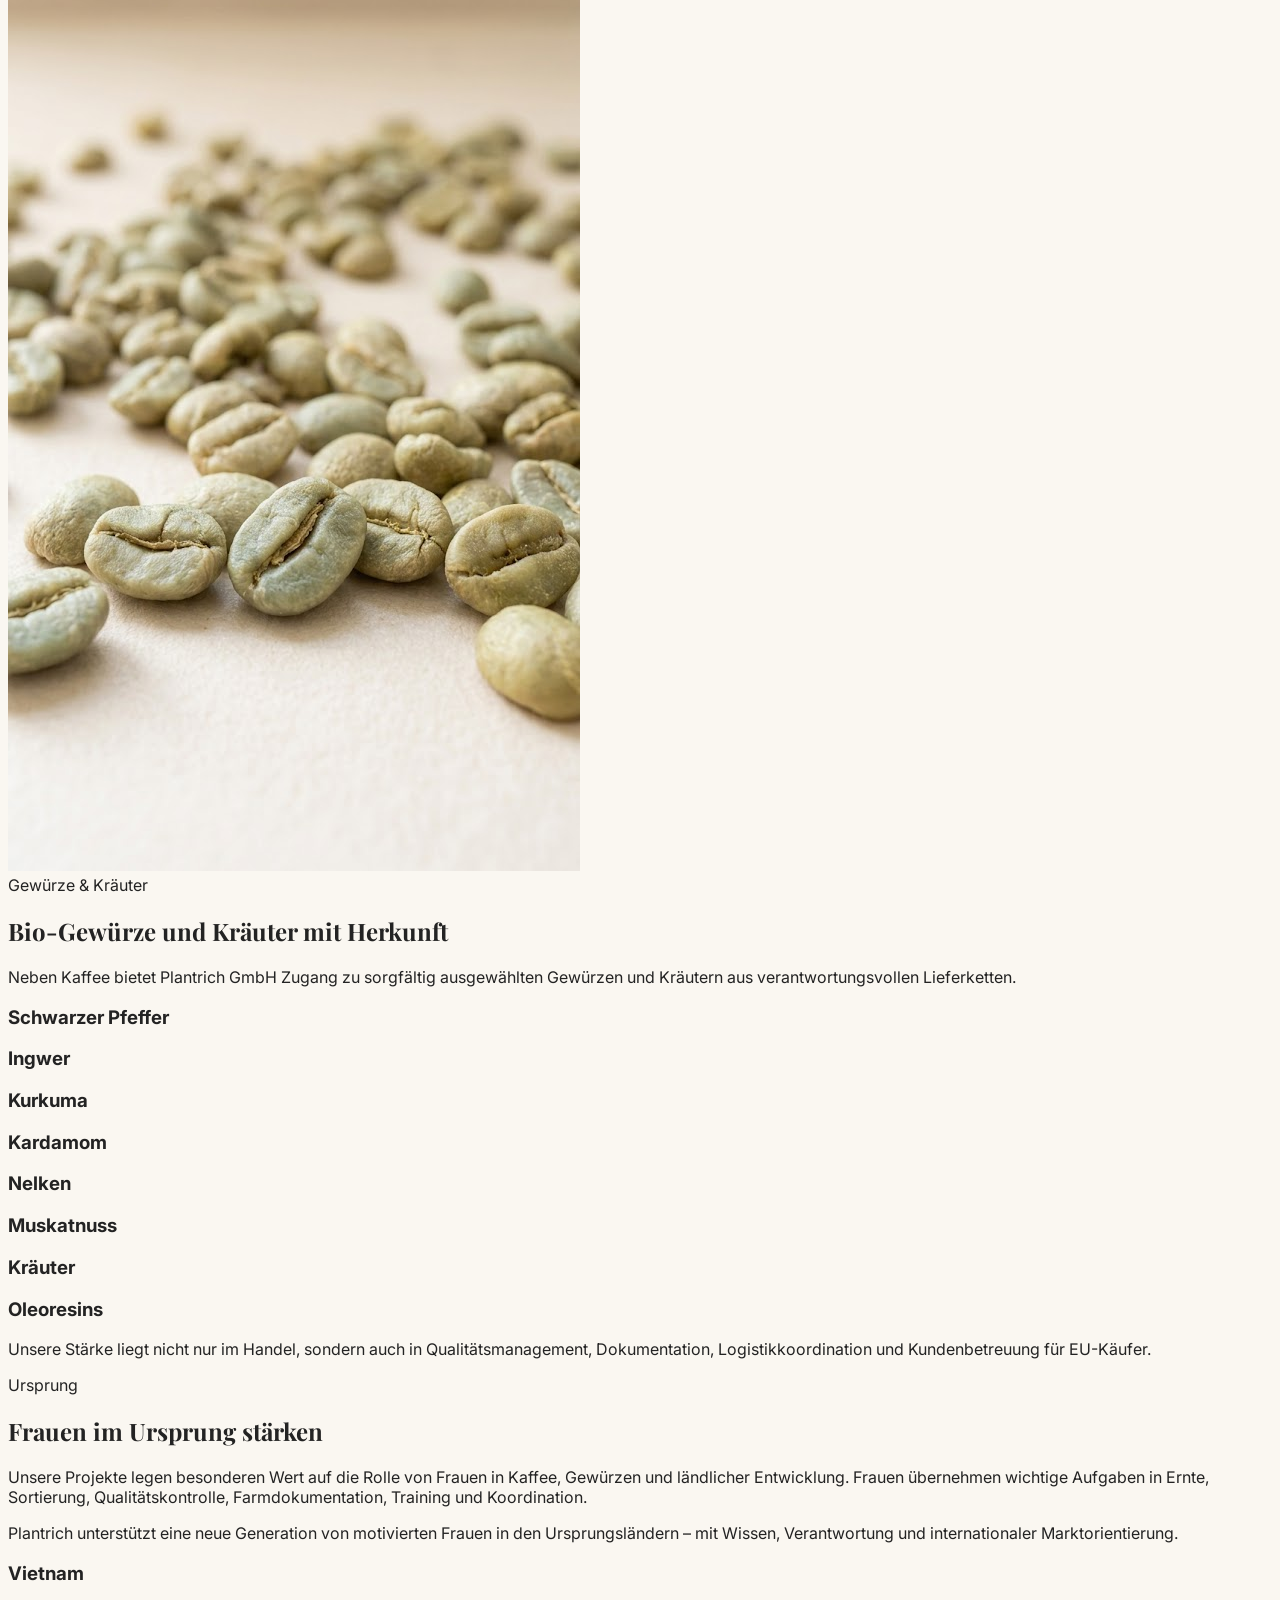
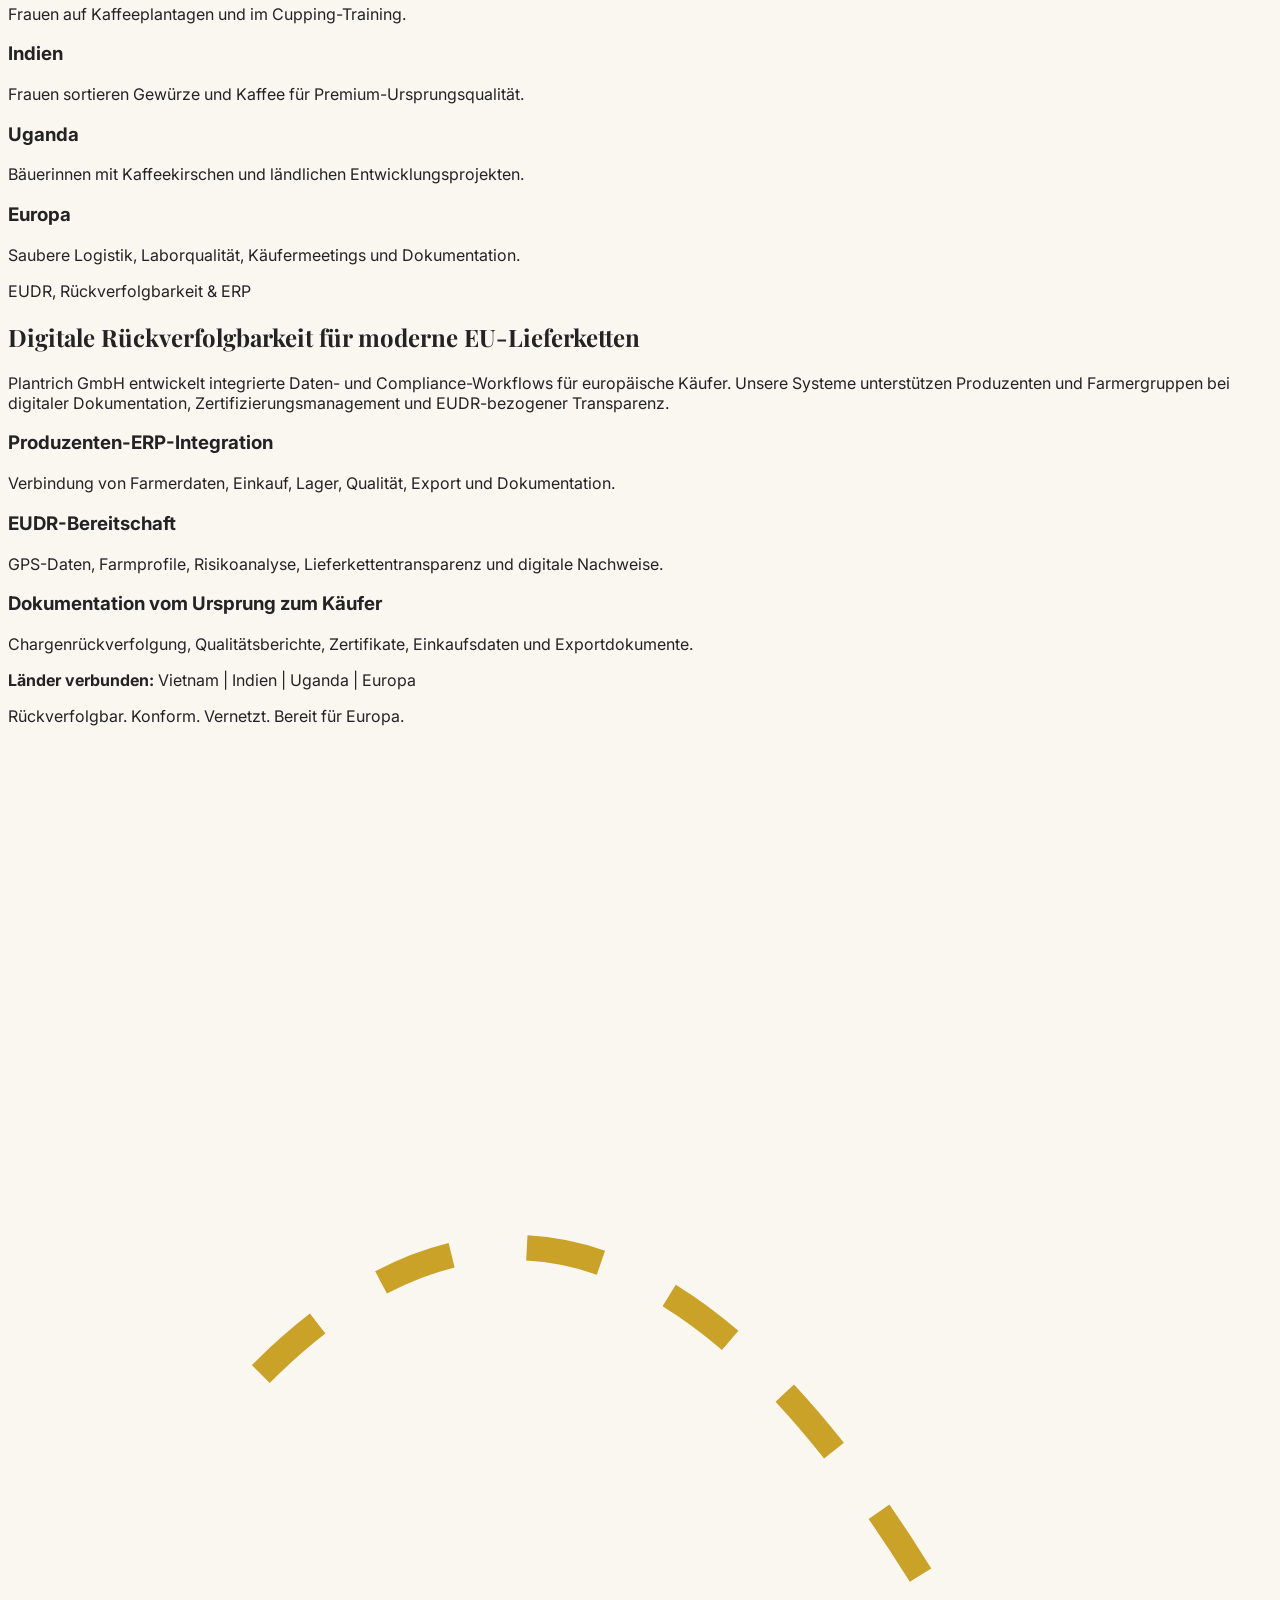
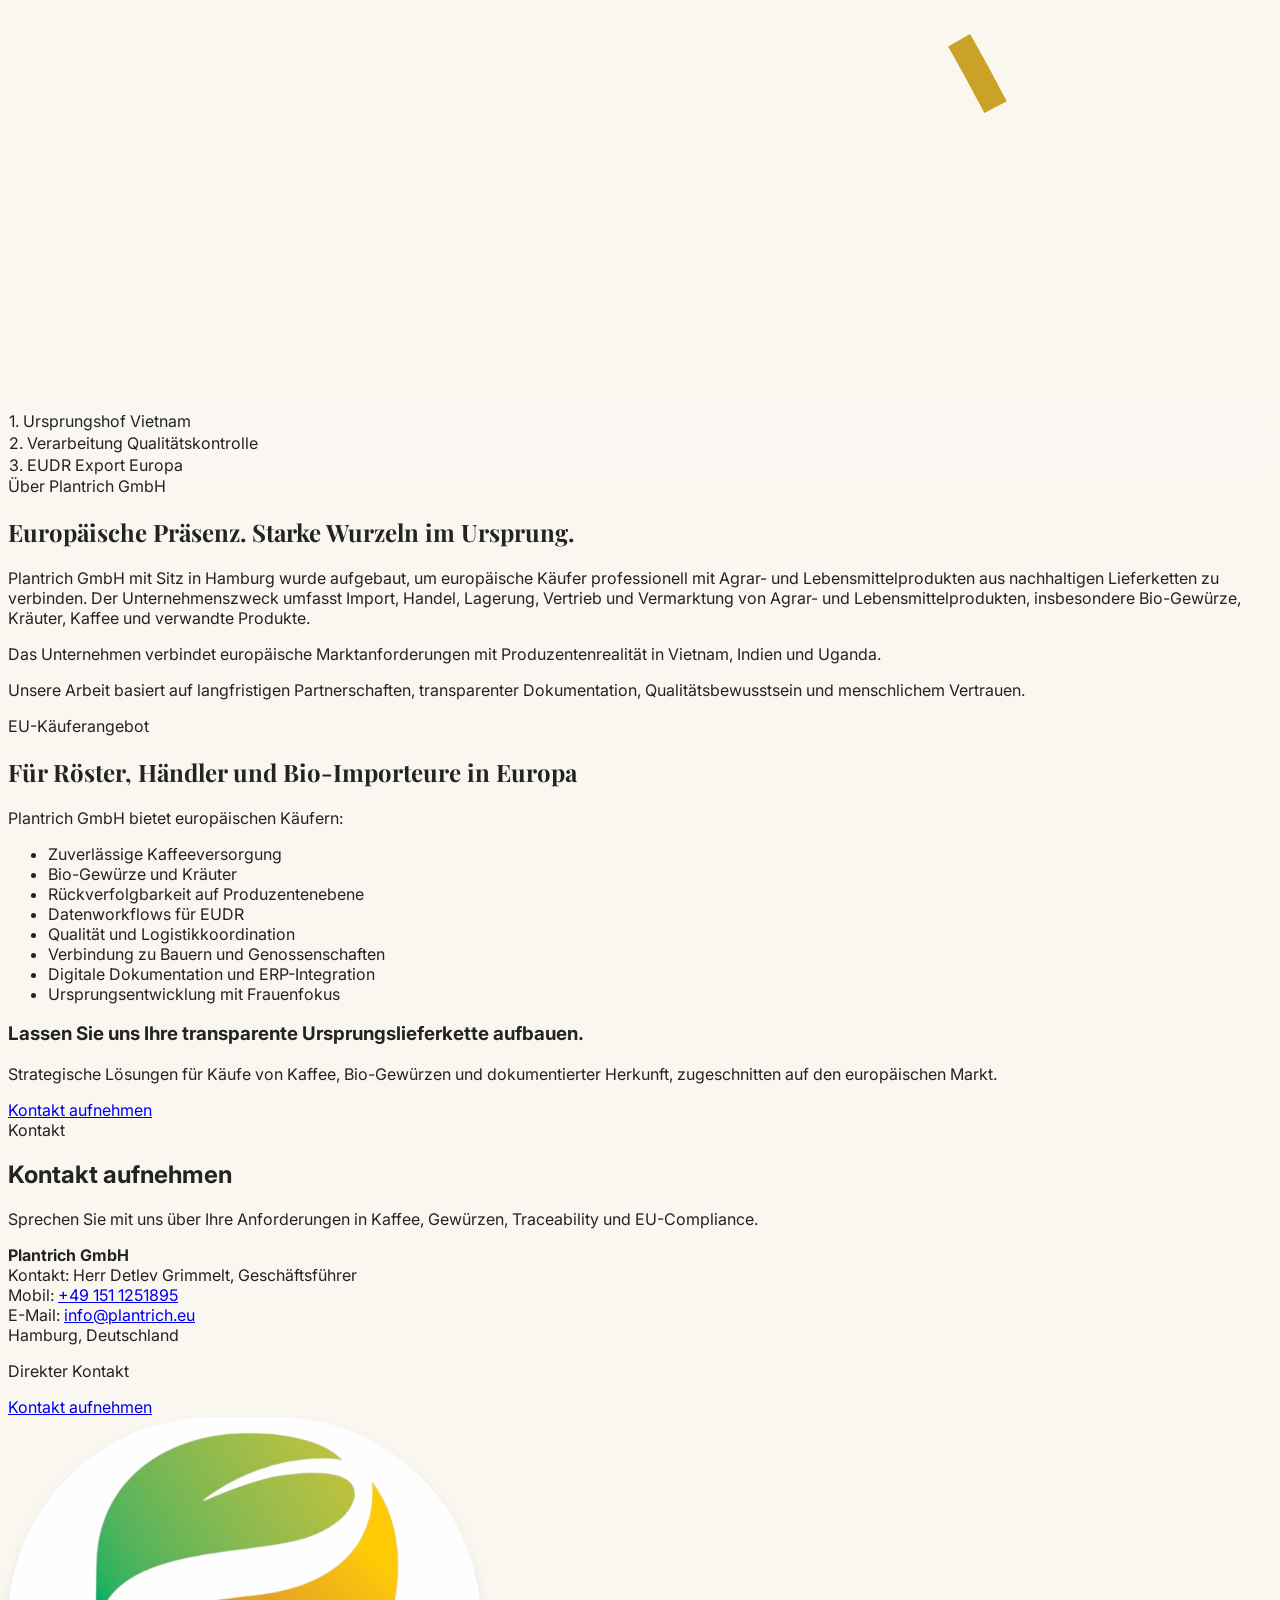
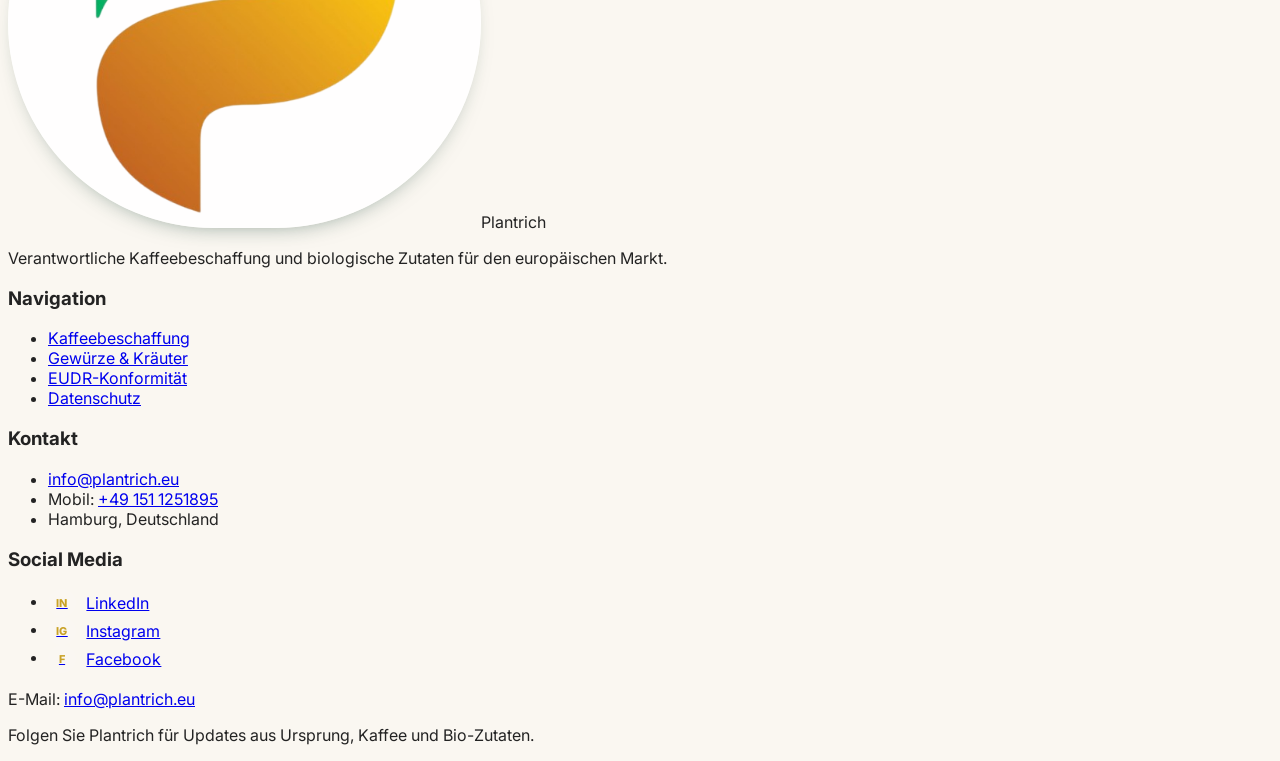
==== commit 61878696: "Added cookie consent and privacy policy page" ====
--- a/index.html
+++ b/index.html
@@ -349,6 +349,7 @@
             <li><a href="#coffee" class="hover:text-white transition" data-translate-key="footerLink1">Kaffeebeschaffung</a></li>
             <li><a href="#spices" class="hover:text-white transition" data-translate-key="footerLink2">Gewürze & Kräuter</a></li>
             <li><a href="#traceability" class="hover:text-white transition" data-translate-key="footerLink3">EUDR-Konformität</a></li>
+            <li><a href="privacy.html" class="hover:text-white transition" data-translate-key="footerPrivacyLink">Datenschutz</a></li>
           </ul>
         </div>
         <div>
--- a/styles.css
+++ b/styles.css
@@ -142,6 +142,107 @@
   font-weight: 800;
   letter-spacing: 0.02em;
   text-transform: uppercase;
+}
+
+.cookie-consent {
+  position: fixed;
+  right: 1rem;
+  bottom: 1rem;
+  left: 1rem;
+  z-index: 70;
+  display: grid;
+  gap: 1rem;
+  max-width: 1040px;
+  margin: 0 auto;
+  padding: 1.25rem;
+  border: 1px solid rgba(18, 60, 46, 0.14);
+  border-radius: 1.5rem;
+  background: #fffdf8;
+  box-shadow: 0 25px 60px -28px rgba(18, 60, 46, 0.55);
+  color: #232323;
+}
+
+.cookie-consent__content {
+  display: grid;
+  gap: 0.45rem;
+}
+
+.cookie-consent__title {
+  color: #123C2E;
+  font-size: 0.78rem;
+  font-weight: 800;
+  letter-spacing: 0.14em;
+  text-transform: uppercase;
+}
+
+.cookie-consent__text {
+  color: rgba(35, 35, 35, 0.74);
+  font-size: 0.9rem;
+  line-height: 1.6;
+}
+
+.cookie-consent__link {
+  color: #123C2E;
+  font-size: 0.86rem;
+  font-weight: 700;
+  text-decoration: underline;
+  text-underline-offset: 4px;
+}
+
+.cookie-consent__actions {
+  display: grid;
+  gap: 0.75rem;
+}
+
+.cookie-consent__button {
+  min-height: 2.75rem;
+  border-radius: 999px;
+  padding: 0.8rem 1.2rem;
+  font-size: 0.76rem;
+  font-weight: 800;
+  letter-spacing: 0.08em;
+  text-transform: uppercase;
+  white-space: normal;
+}
+
+.cookie-consent__button--primary {
+  background: #C9A227;
+  color: #232323;
+}
+
+.cookie-consent__button--ghost {
+  border: 1px solid rgba(18, 60, 46, 0.16);
+  color: #123C2E;
+}
+
+.privacy-policy a {
+  color: #123C2E;
+  font-weight: 700;
+  text-decoration: underline;
+  text-underline-offset: 4px;
+}
+
+@media (min-width: 768px) {
+  .cookie-consent {
+    right: 1.5rem;
+    bottom: 1.5rem;
+    left: 1.5rem;
+    grid-template-columns: minmax(0, 1fr) minmax(380px, 460px);
+    align-items: center;
+    margin: 0;
+    padding: 1.4rem;
+  }
+
+  .cookie-consent__actions {
+    grid-template-columns: 1fr 1fr;
+  }
+}
+
+@media (min-width: 1200px) {
+  .cookie-consent {
+    left: auto;
+    max-width: 1120px;
+  }
 }
 
 .icon-fallback {
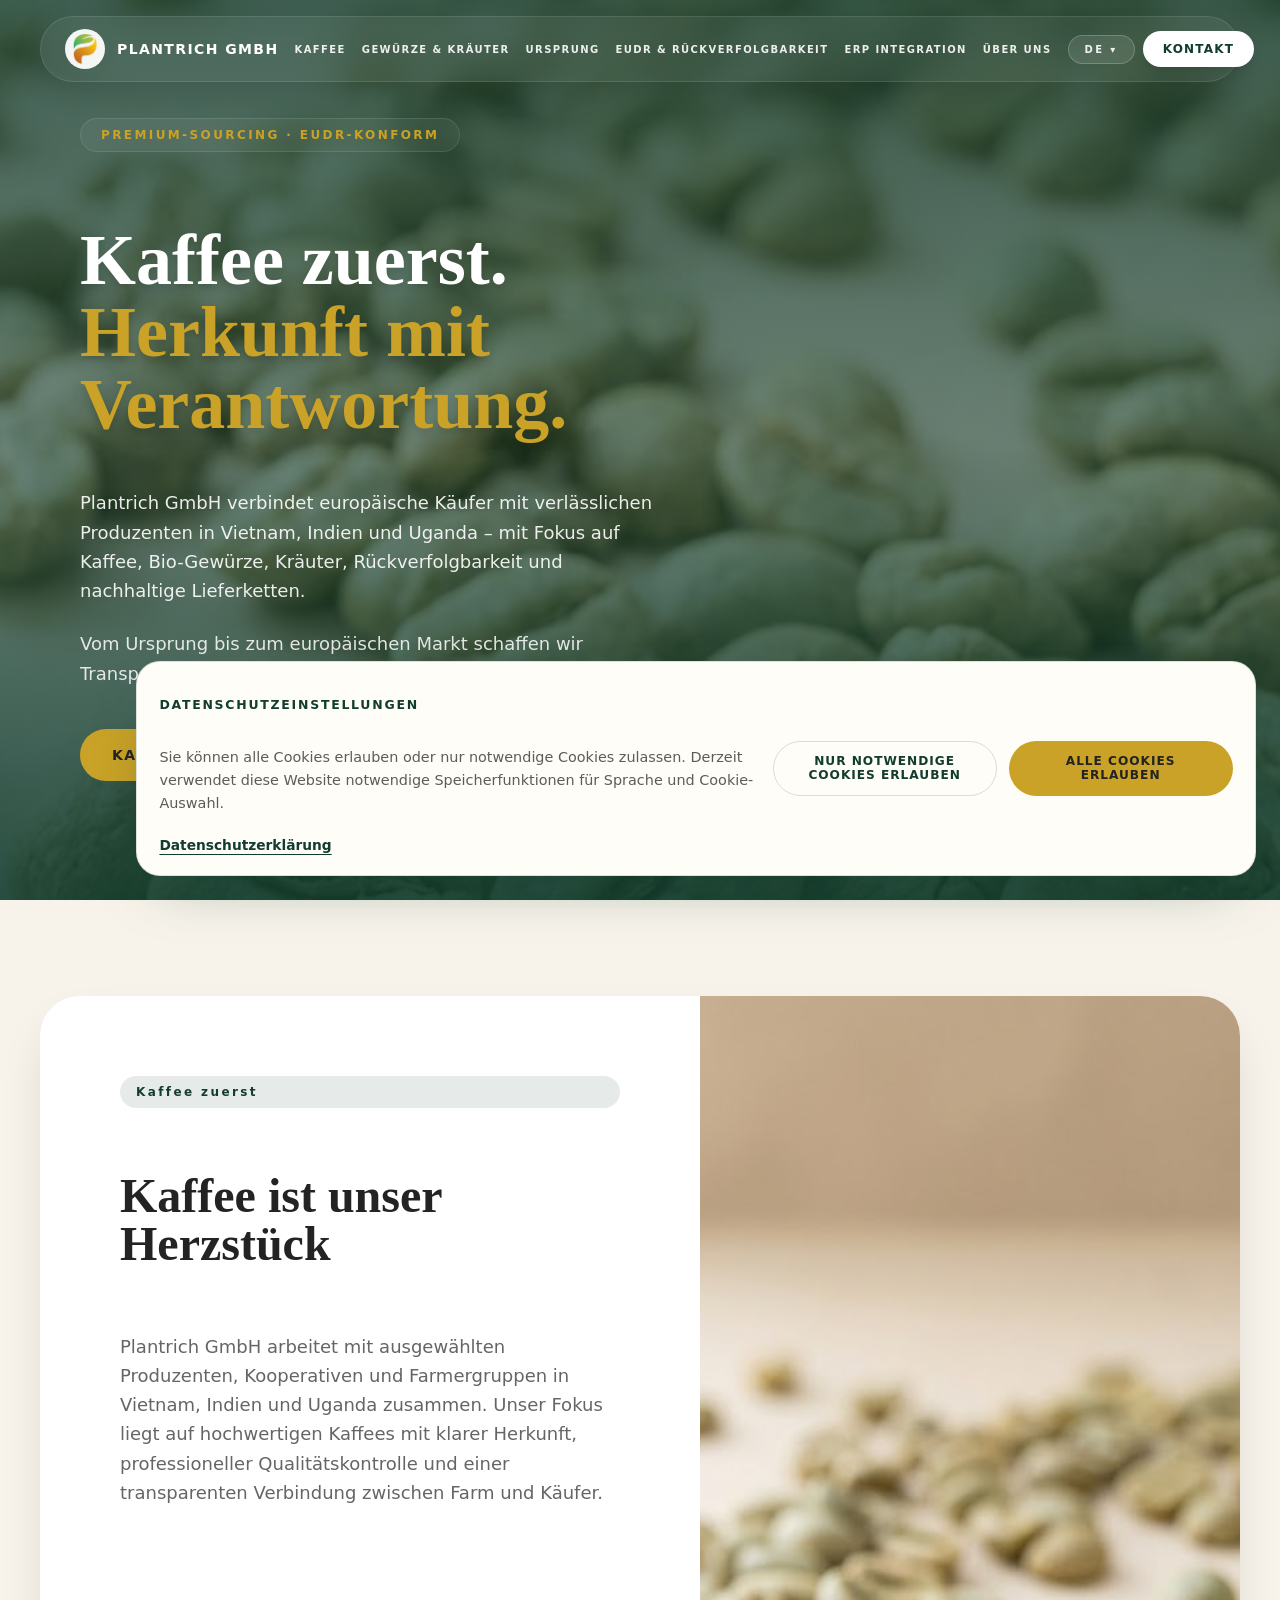
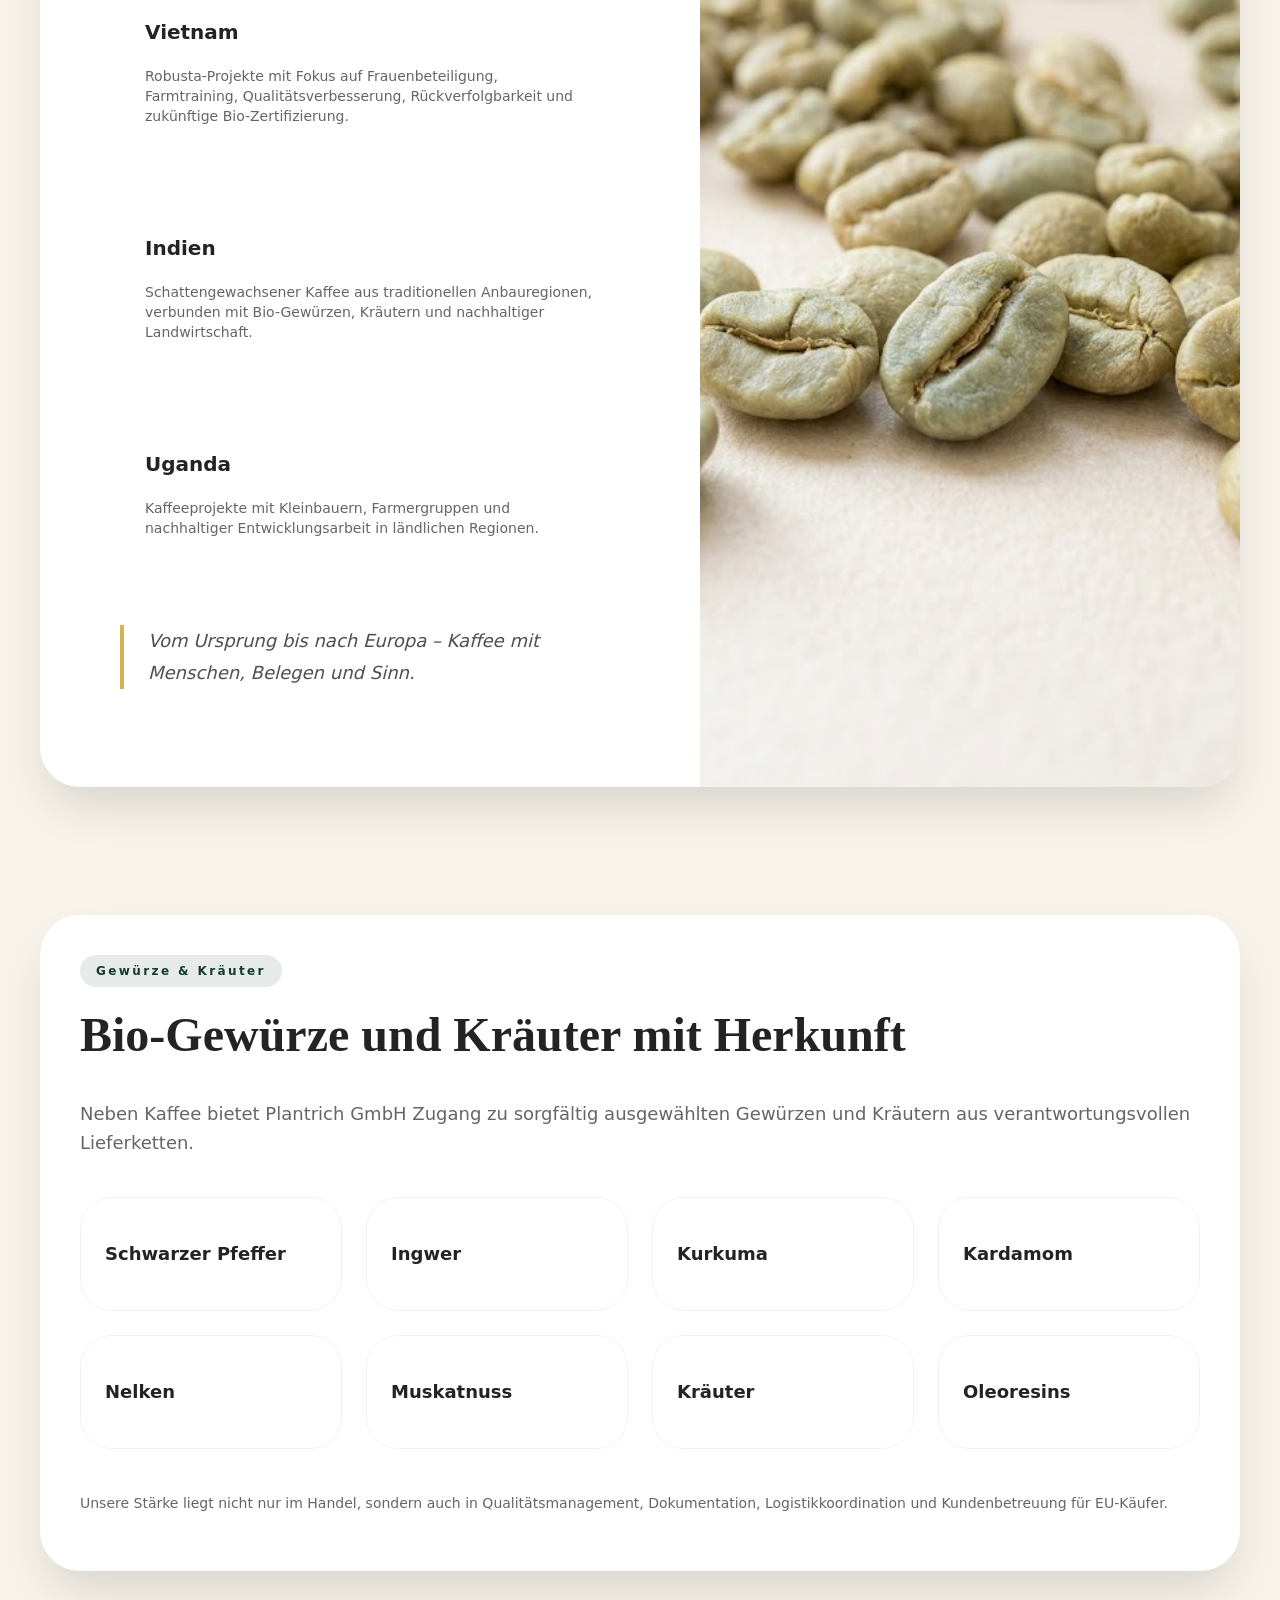
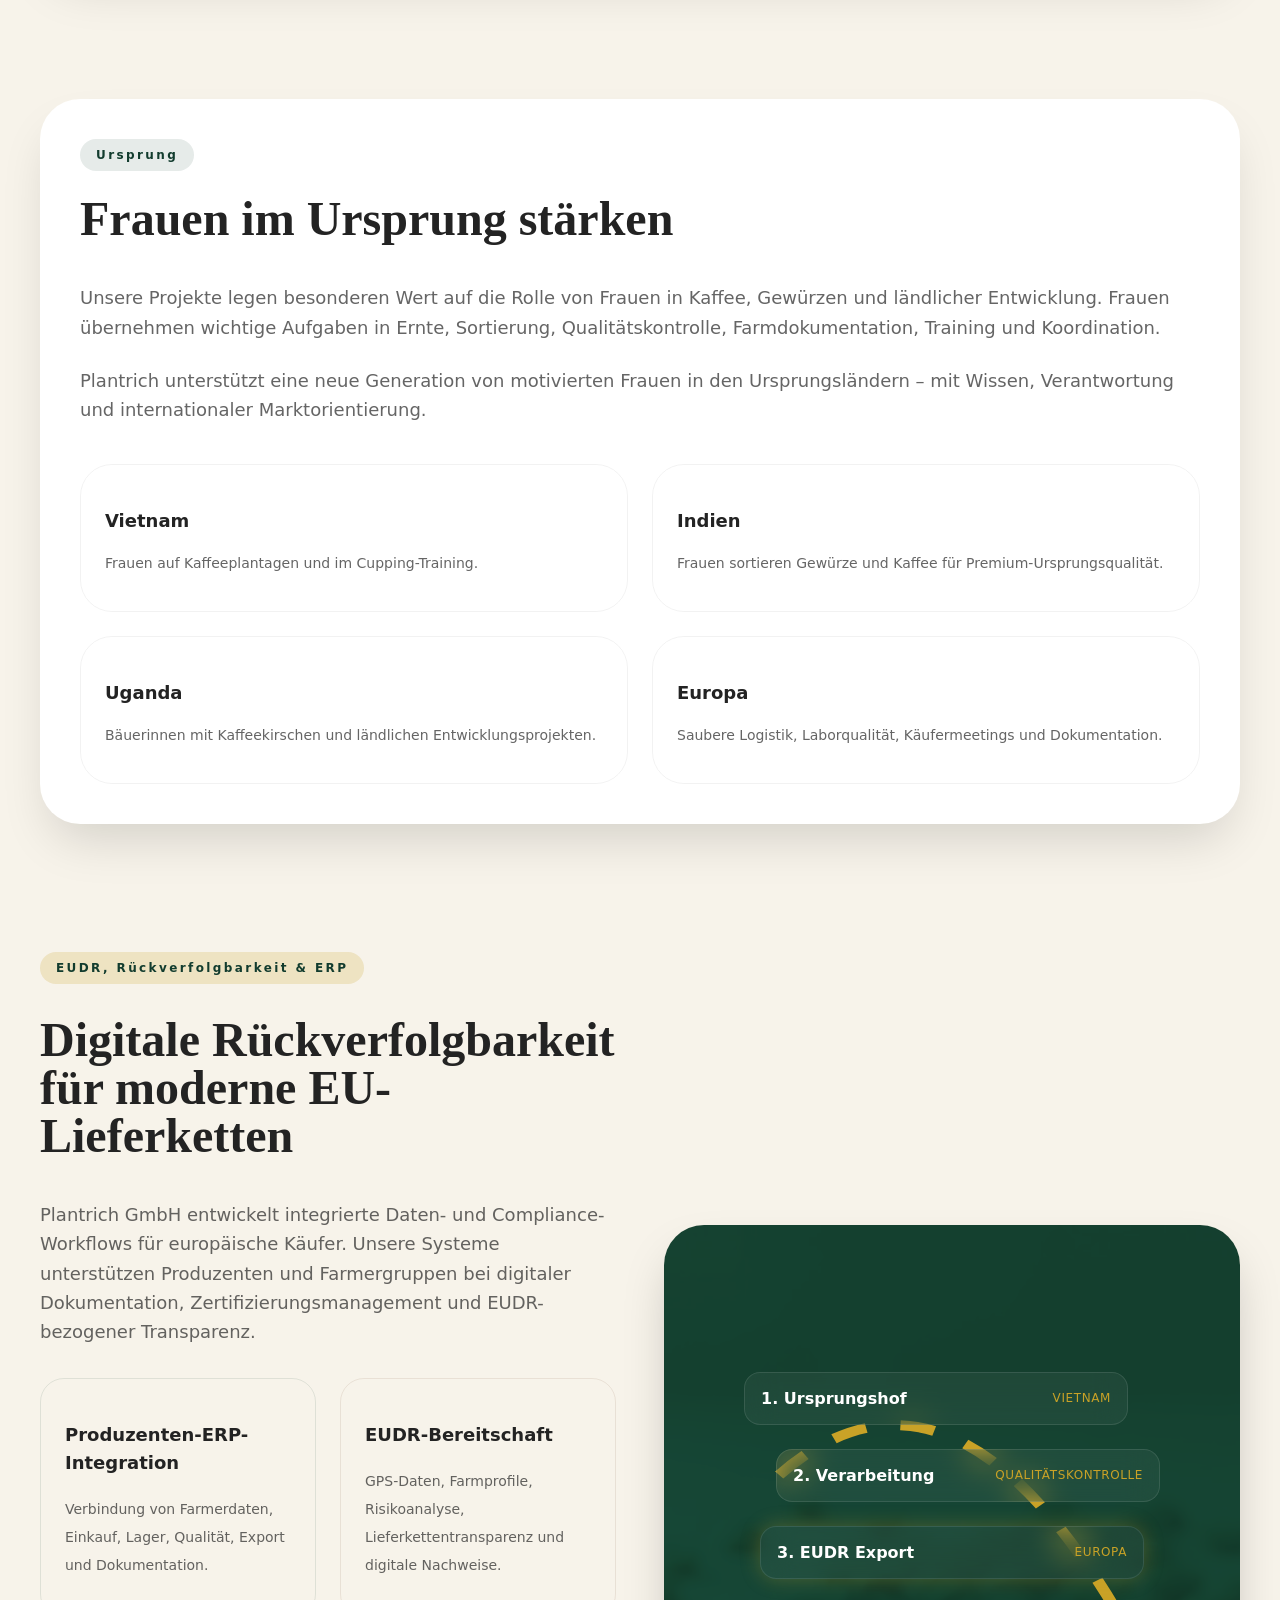
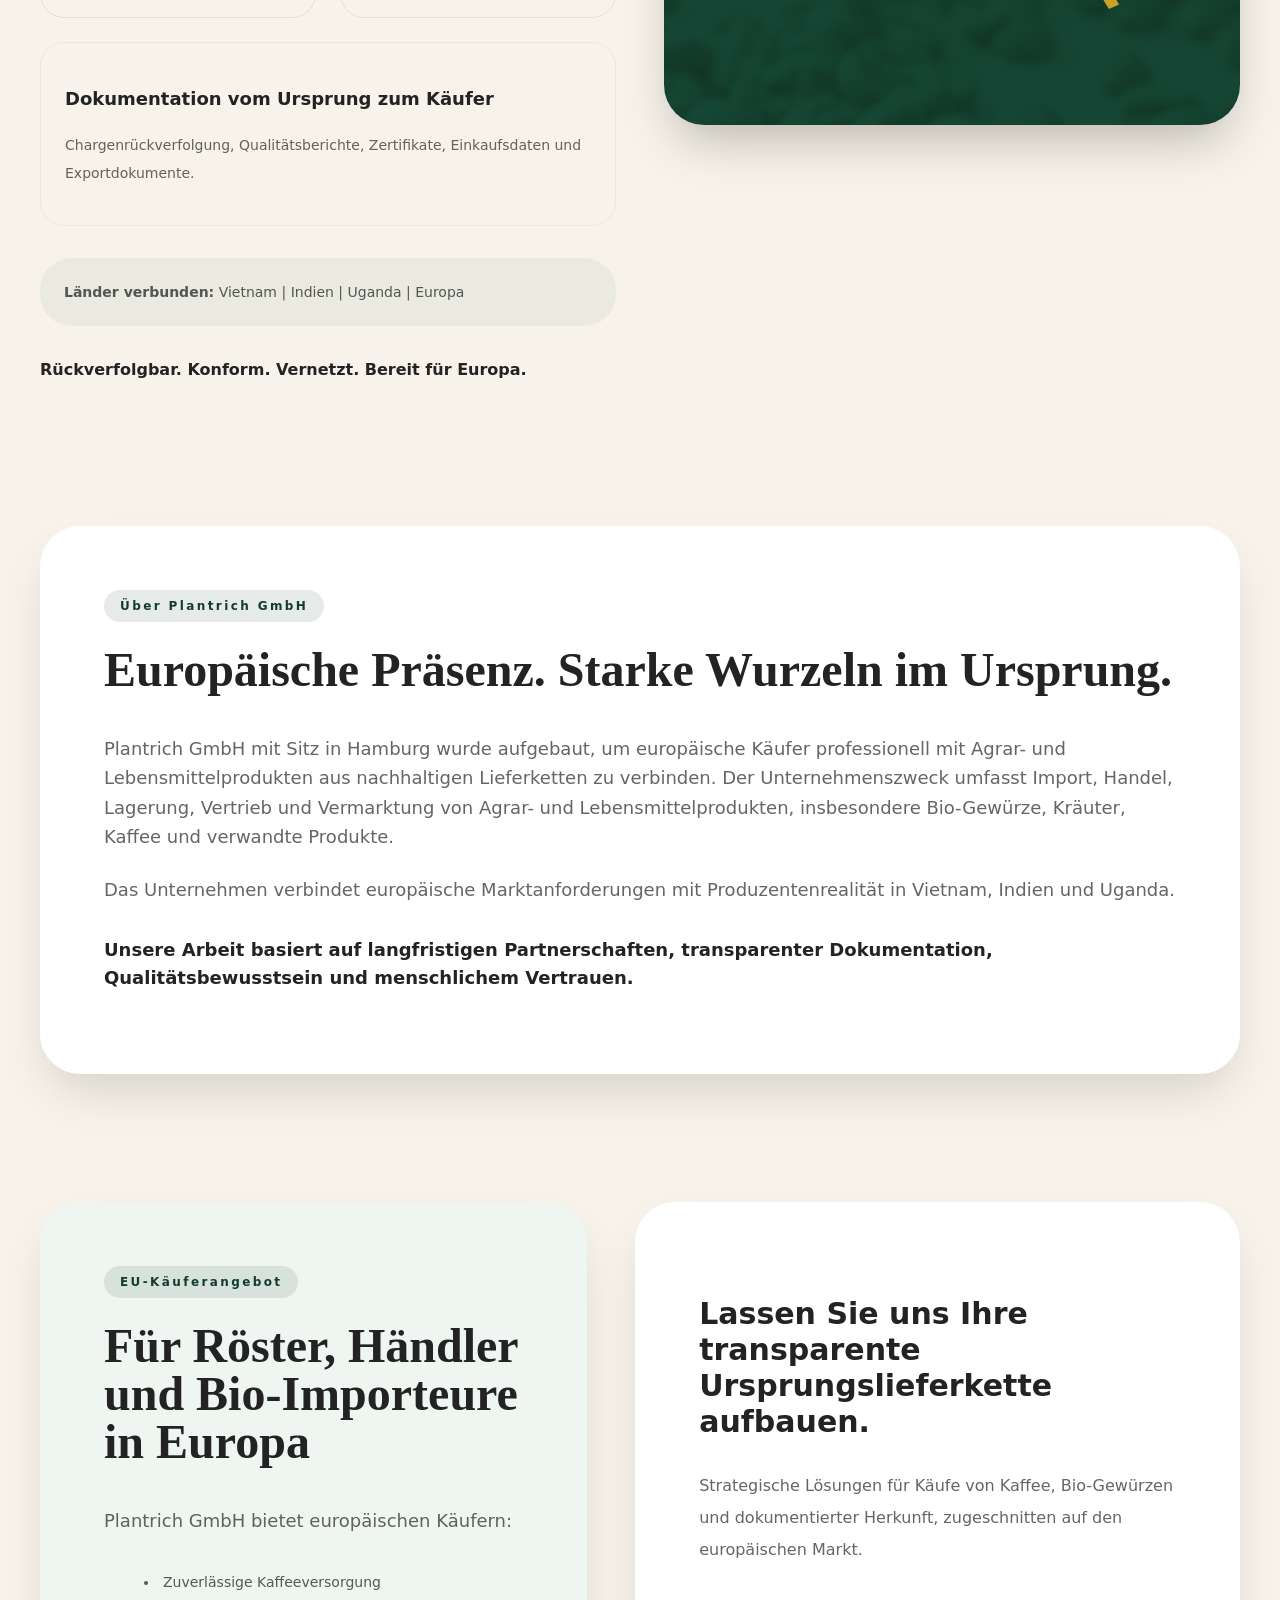
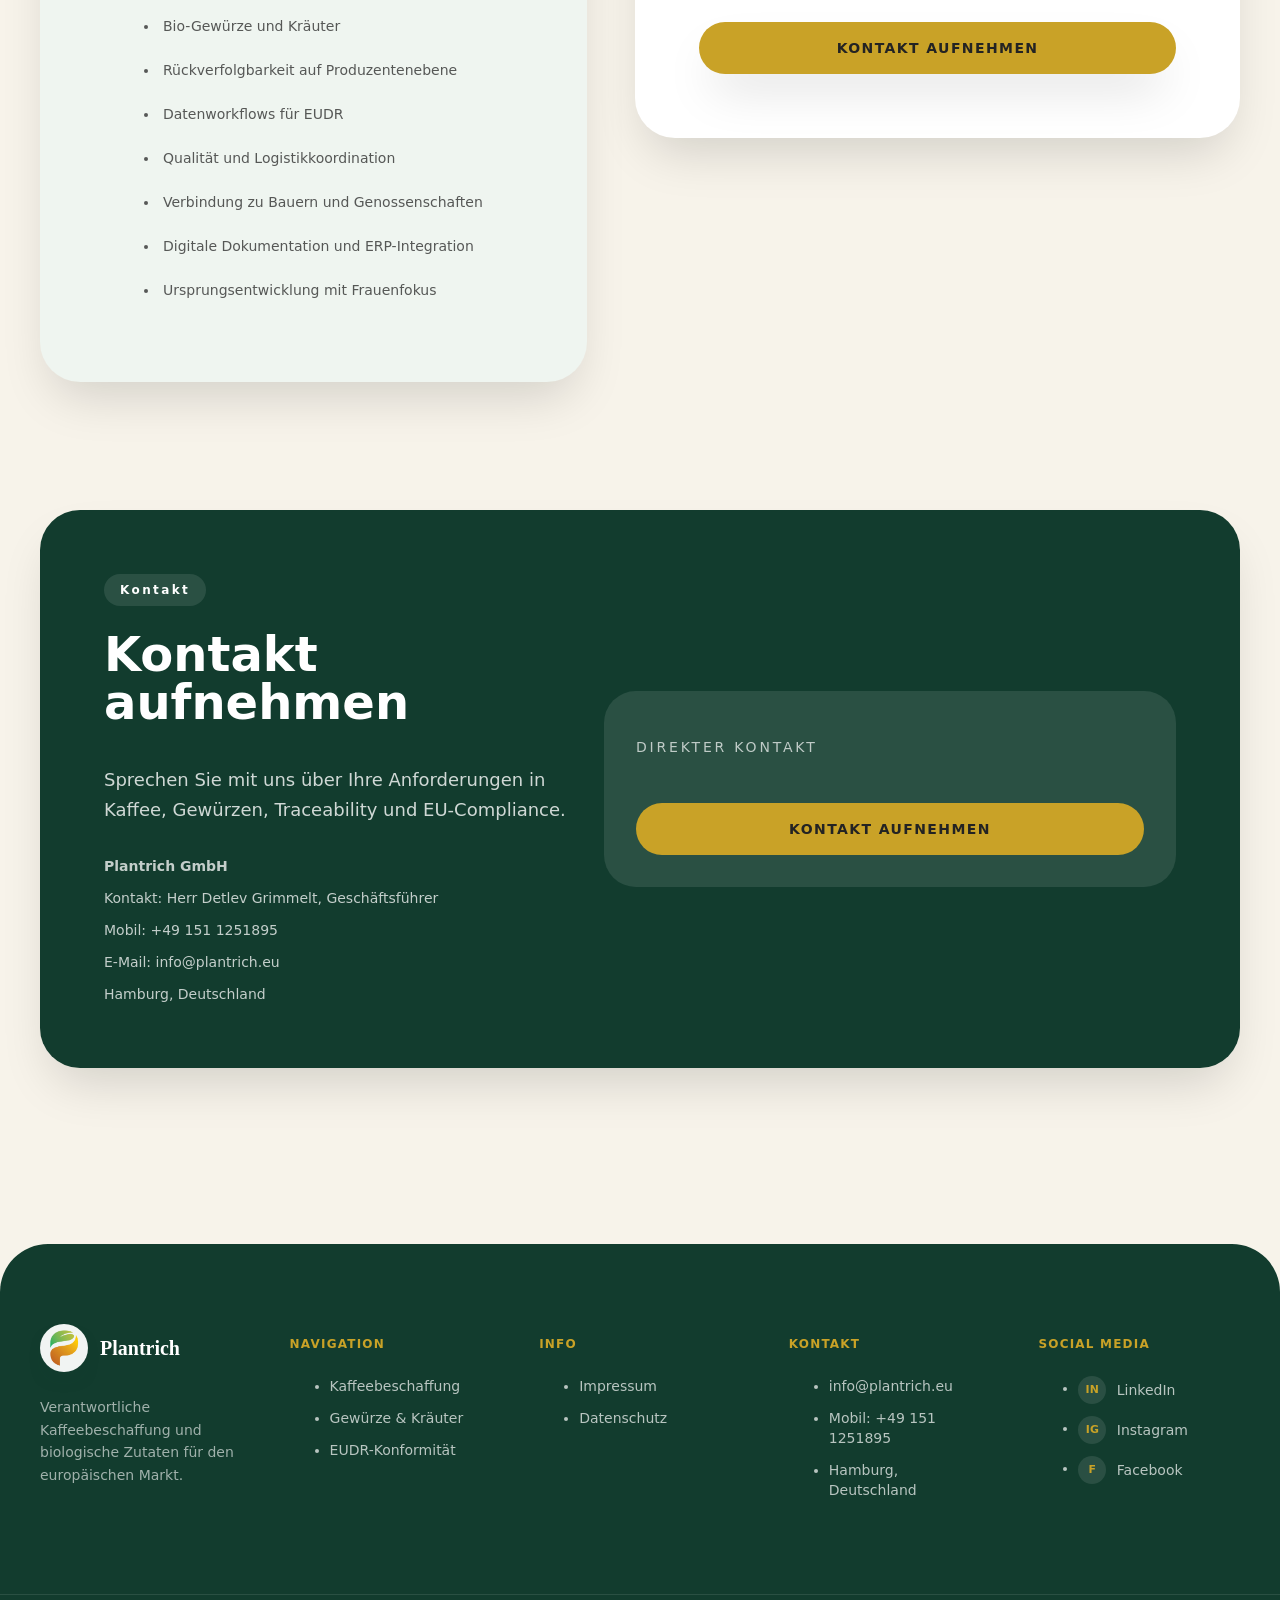
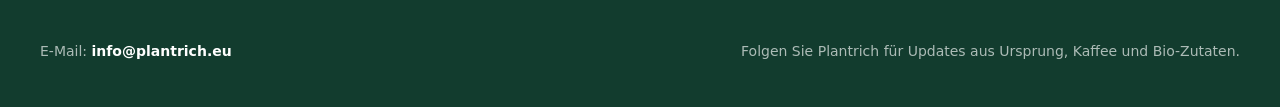
==== commit a9b4660f: "Added impressum page and updated privacy policy" ====
--- a/index.html
+++ b/index.html
@@ -7,40 +7,7 @@
     <meta name="description" content="Plantrich GmbH verbindet europäische Käufer mit nachhaltigem Kaffee, Bio-Gewürzen und Kräutern durch transparente Beschaffung und digitale Rückverfolgbarkeit." />
     <link rel="icon" type="image/png" sizes="32x32" href="assets/favicon-32.png" />
     <link rel="apple-touch-icon" sizes="180x180" href="assets/favicon-180.png" />
-    
-    <link rel="preconnect" href="https://fonts.googleapis.com" />
-    <link rel="preconnect" href="https://fonts.gstatic.com" crossorigin />
-    <link href="https://fonts.googleapis.com/css2?family=Inter:wght@400;500;600;700;800&family=Playfair+Display:wght@600;700;800&display=swap" rel="stylesheet" />
-    
-    <script src="https://cdn.tailwindcss.com"></script>
-    <script>
-      tailwind.config = {
-        theme: {
-          extend: {
-            colors: {
-              primary: '#123C2E',
-              coffee: '#6B3F24',
-              gold: '#C9A227',
-              cream: '#F7F3EA',
-              charcoal: '#232323'
-            },
-            boxShadow: {
-              soft: '0 20px 40px -15px rgba(18, 60, 46, 0.05)',
-              card: '0 25px 50px -12px rgba(0, 0, 0, 0.15)',
-              glass: '0 8px 32px 0 rgba(0, 0, 0, 0.1)'
-            },
-            fontFamily: {
-              serif: ['"Playfair Display"', 'serif'],
-              sans: ['Inter', 'sans-serif']
-            }
-          }
-        }
-      };
-    </script>
-    
-    <script src="https://cdn.jsdelivr.net/npm/lucide@latest/dist/lucide.min.js"></script>
-    <script src="https://cdnjs.cloudflare.com/ajax/libs/gsap/3.12.2/gsap.min.js"></script>
-    <script src="https://cdnjs.cloudflare.com/ajax/libs/gsap/3.12.2/ScrollTrigger.min.js"></script>
+    <link rel="stylesheet" href="local-utilities.css" />
     <link rel="stylesheet" href="styles.css" />
   </head>
   <body class="bg-cream text-charcoal overflow-x-hidden">
@@ -109,7 +76,7 @@
 
     <div class="relative overflow-hidden min-h-screen flex items-center" id="hero">
       <div class="absolute inset-0 bg-gradient-to-b from-primary/80 via-primary/60 to-primary/90 z-10"></div>
-      <img src="https://images.unsplash.com/photo-1509042239860-f550ce710b93?auto=format&fit=crop&w=1920&q=80" alt="Coffee harvesting" class="absolute inset-0 h-full w-full object-cover scale-105" />
+      <img src="assets/green-beans.jpeg" alt="Green coffee beans" class="absolute inset-0 h-full w-full object-cover scale-105" />
       
       <div class="relative z-20 mx-auto max-w-[1200px] px-6 py-24 sm:px-10 w-full">
         <div class="gsap-hero-up mb-6 inline-block glass-panel px-5 py-2 rounded-full text-xs font-semibold uppercase tracking-[0.2em] text-gold" data-translate-key="heroBadge">
@@ -254,7 +221,7 @@
         </div>
         
         <div class="relative rounded-[2.5rem] bg-primary p-8 shadow-2xl overflow-hidden h-[500px] flex items-center justify-center">
-          <div class="absolute inset-0 opacity-20 bg-[url('https://images.unsplash.com/photo-1500530855697-b586d89ba3ee?auto=format&fit=crop&w=1200&q=80')] bg-cover mix-blend-overlay"></div>
+          <div class="absolute inset-0 opacity-20 bg-beans bg-cover mix-blend-overlay"></div>
           
           <svg class="absolute inset-0 h-full w-full z-10" viewBox="0 0 100 100" preserveAspectRatio="none">
              <path d="M 20 50 Q 50 20 80 80" fill="transparent" class="map-line" />
@@ -334,7 +301,7 @@
     </main>
 
     <footer class="bg-primary text-white rounded-t-[3rem] mt-20">
-      <div class="mx-auto max-w-[1400px] px-6 py-20 sm:px-10 grid gap-12 md:grid-cols-2 lg:grid-cols-4">
+      <div class="mx-auto max-w-[1400px] px-6 py-20 sm:px-10 grid gap-12 md:grid-cols-2 lg:grid-cols-5">
         <div class="space-y-6">
           <div class="flex items-center gap-3 text-xl font-bold font-serif text-white">
             <span class="brand-logo-mark h-12 w-12">
@@ -349,6 +316,12 @@
             <li><a href="#coffee" class="hover:text-white transition" data-translate-key="footerLink1">Kaffeebeschaffung</a></li>
             <li><a href="#spices" class="hover:text-white transition" data-translate-key="footerLink2">Gewürze & Kräuter</a></li>
             <li><a href="#traceability" class="hover:text-white transition" data-translate-key="footerLink3">EUDR-Konformität</a></li>
+          </ul>
+        </div>
+        <div>
+          <h3 class="font-bold mb-6 text-gold uppercase tracking-widest text-xs" data-translate-key="footerInfoHeading">Info</h3>
+          <ul class="space-y-3 text-sm text-white/70">
+            <li><a href="imprint.html" class="hover:text-white transition" data-translate-key="footerImprintLink">Impressum</a></li>
             <li><a href="privacy.html" class="hover:text-white transition" data-translate-key="footerPrivacyLink">Datenschutz</a></li>
           </ul>
         </div>
--- a/local-utilities.css
+++ b/local-utilities.css
@@ -0,0 +1,349 @@
+*,
+*::before,
+*::after {
+  box-sizing: border-box;
+}
+
+html.scroll-smooth {
+  scroll-behavior: smooth;
+}
+
+body {
+  margin: 0;
+}
+
+a {
+  color: inherit;
+  text-decoration: inherit;
+}
+
+button,
+summary {
+  font: inherit;
+}
+
+button {
+  cursor: pointer;
+  border: 0;
+  background: transparent;
+  padding: 0;
+}
+
+img,
+svg {
+  display: block;
+}
+
+.sr-only {
+  position: absolute;
+  width: 1px;
+  height: 1px;
+  padding: 0;
+  margin: -1px;
+  overflow: hidden;
+  clip: rect(0, 0, 0, 0);
+  white-space: nowrap;
+  border: 0;
+}
+
+.fixed { position: fixed; }
+.absolute { position: absolute; }
+.relative { position: relative; }
+.inset-0 { inset: 0; }
+.inset-x-0 { left: 0; right: 0; }
+.top-4 { top: 1rem; }
+.right-0 { right: 0; }
+.bottom-10 { bottom: 2.5rem; }
+.left-1\/2 { left: 50%; }
+.z-10 { z-index: 10; }
+.z-20 { z-index: 20; }
+.z-50 { z-index: 50; }
+
+.mx-auto { margin-left: auto; margin-right: auto; }
+.mb-3 { margin-bottom: 0.75rem; }
+.mb-6 { margin-bottom: 1.5rem; }
+.mt-2 { margin-top: 0.5rem; }
+.mt-3 { margin-top: 0.75rem; }
+.mt-4 { margin-top: 1rem; }
+.mt-6 { margin-top: 1.5rem; }
+.mt-8 { margin-top: 2rem; }
+.mt-10 { margin-top: 2.5rem; }
+.mt-12 { margin-top: 3rem; }
+.mt-20 { margin-top: 5rem; }
+
+.block { display: block; }
+.inline-block { display: inline-block; }
+.inline-flex { display: inline-flex; }
+.flex { display: flex; }
+.grid { display: grid; }
+.hidden { display: none; }
+
+.h-2 { height: 0.5rem; }
+.h-5 { height: 1.25rem; }
+.h-10 { height: 2.5rem; }
+.h-12 { height: 3rem; }
+.h-96 { height: 24rem; }
+.h-\[500px\] { height: 500px; }
+.h-full { height: 100%; }
+.min-h-screen { min-height: 100vh; }
+.w-2 { width: 0.5rem; }
+.w-5 { width: 1.25rem; }
+.w-7 { width: 1.75rem; }
+.w-10 { width: 2.5rem; }
+.w-12 { width: 3rem; }
+.w-full { width: 100%; }
+.min-w-\[110px\] { min-width: 110px; }
+.max-w-sm { max-width: 24rem; }
+.max-w-xl { max-width: 36rem; }
+.max-w-3xl { max-width: 48rem; }
+.max-w-\[1000px\] { max-width: 1000px; }
+.max-w-\[1200px\] { max-width: 1200px; }
+.max-w-\[1400px\] { max-width: 1400px; }
+
+.flex-1 { flex: 1 1 0%; }
+.flex-col { flex-direction: column; }
+.items-start { align-items: flex-start; }
+.items-center { align-items: center; }
+.justify-center { justify-content: center; }
+.justify-between { justify-content: space-between; }
+.gap-2 { gap: 0.5rem; }
+.gap-3 { gap: 0.75rem; }
+.gap-4 { gap: 1rem; }
+.gap-6 { gap: 1.5rem; }
+.gap-8 { gap: 2rem; }
+.gap-12 { gap: 3rem; }
+.space-y-3 > * + * { margin-top: 0.75rem; }
+.space-y-4 > * + * { margin-top: 1rem; }
+.space-y-6 > * + * { margin-top: 1.5rem; }
+.space-y-8 > * + * { margin-top: 2rem; }
+.space-y-9 > * + * { margin-top: 2.25rem; }
+.space-y-32 > * + * { margin-top: 8rem; }
+
+.overflow-hidden { overflow: hidden; }
+.overflow-x-hidden { overflow-x: hidden; }
+.object-cover { object-fit: cover; }
+.opacity-20 { opacity: 0.2; }
+.opacity-70 { opacity: 0.7; }
+.mix-blend-overlay { mix-blend-mode: overlay; }
+.backdrop-blur-xl {
+  -webkit-backdrop-filter: blur(24px);
+  backdrop-filter: blur(24px);
+}
+
+.list-none { list-style-type: none; }
+.list-disc { list-style-type: disc; }
+.list-inside { list-style-position: inside; }
+.cursor-pointer { cursor: pointer; }
+.whitespace-nowrap { white-space: nowrap; }
+
+.rounded-full { border-radius: 9999px; }
+.rounded-xl { border-radius: 0.75rem; }
+.rounded-2xl { border-radius: 1rem; }
+.rounded-3xl { border-radius: 1.5rem; }
+.rounded-\[1\.5rem\] { border-radius: 1.5rem; }
+.rounded-\[2rem\] { border-radius: 2rem; }
+.rounded-\[2\.5rem\] { border-radius: 2.5rem; }
+.rounded-t-\[3rem\] { border-top-left-radius: 3rem; border-top-right-radius: 3rem; }
+
+.border { border-width: 1px; border-style: solid; }
+.border-2 { border-width: 2px; border-style: solid; }
+.border-b { border-bottom-width: 1px; border-bottom-style: solid; }
+.border-t { border-top-width: 1px; border-top-style: solid; }
+.border-l-4 { border-left-width: 4px; border-left-style: solid; }
+.border-black\/5 { border-color: rgba(0, 0, 0, 0.05); }
+.border-coffee\/10 { border-color: rgba(107, 63, 36, 0.1); }
+.border-gold\/15 { border-color: rgba(201, 162, 39, 0.15); }
+.border-gold\/50 { border-color: rgba(201, 162, 39, 0.5); }
+.border-gold\/80 { border-color: rgba(201, 162, 39, 0.8); }
+.border-primary\/10 { border-color: rgba(18, 60, 46, 0.1); }
+.border-white\/10 { border-color: rgba(255, 255, 255, 0.1); }
+.border-white\/20 { border-color: rgba(255, 255, 255, 0.2); }
+.border-white\/30 { border-color: rgba(255, 255, 255, 0.3); }
+.border-white\/40 { border-color: rgba(255, 255, 255, 0.4); }
+
+.bg-\[\#eff5f0\] { background-color: #eff5f0; }
+.bg-cream { background-color: #F7F3EA; }
+.bg-gold { background-color: #C9A227; }
+.bg-gold\/20 { background-color: rgba(201, 162, 39, 0.2); }
+.bg-primary { background-color: #123C2E; }
+.bg-primary\/5 { background-color: rgba(18, 60, 46, 0.05); }
+.bg-primary\/10 { background-color: rgba(18, 60, 46, 0.1); }
+.bg-white { background-color: #fff; }
+.bg-white\/10 { background-color: rgba(255, 255, 255, 0.1); }
+.bg-white\/20 { background-color: rgba(255, 255, 255, 0.2); }
+.bg-white\/95 { background-color: rgba(255, 255, 255, 0.95); }
+.bg-cover { background-size: cover; }
+.bg-center { background-position: center; }
+.bg-beans { background-image: url('assets/green-beans.jpeg'); }
+.bg-gradient-to-b {
+  --tw-gradient-from: transparent;
+  --tw-gradient-via: transparent;
+  --tw-gradient-to: transparent;
+  background-image: linear-gradient(to bottom, var(--tw-gradient-from), var(--tw-gradient-via), var(--tw-gradient-to));
+}
+.from-primary\/80 { --tw-gradient-from: rgba(18, 60, 46, 0.8); }
+.via-primary\/60 { --tw-gradient-via: rgba(18, 60, 46, 0.6); }
+.to-primary\/90 { --tw-gradient-to: rgba(18, 60, 46, 0.9); }
+
+.p-1 { padding: 0.25rem; }
+.p-2 { padding: 0.5rem; }
+.p-4 { padding: 1rem; }
+.p-6 { padding: 1.5rem; }
+.p-8 { padding: 2rem; }
+.p-10 { padding: 2.5rem; }
+.px-3 { padding-left: 0.75rem; padding-right: 0.75rem; }
+.px-4 { padding-left: 1rem; padding-right: 1rem; }
+.px-5 { padding-left: 1.25rem; padding-right: 1.25rem; }
+.px-6 { padding-left: 1.5rem; padding-right: 1.5rem; }
+.px-8 { padding-left: 2rem; padding-right: 2rem; }
+.py-2 { padding-top: 0.5rem; padding-bottom: 0.5rem; }
+.py-2\.5 { padding-top: 0.625rem; padding-bottom: 0.625rem; }
+.py-3 { padding-top: 0.75rem; padding-bottom: 0.75rem; }
+.py-4 { padding-top: 1rem; padding-bottom: 1rem; }
+.py-8 { padding-top: 2rem; padding-bottom: 2rem; }
+.py-20 { padding-top: 5rem; padding-bottom: 5rem; }
+.py-24 { padding-top: 6rem; padding-bottom: 6rem; }
+.pb-3 { padding-bottom: 0.75rem; }
+.pb-20 { padding-bottom: 5rem; }
+.pb-24 { padding-bottom: 6rem; }
+.pl-6 { padding-left: 1.5rem; }
+.pt-4 { padding-top: 1rem; }
+.pt-24 { padding-top: 6rem; }
+.pt-36 { padding-top: 9rem; }
+
+.text-left { text-align: left; }
+.text-center { text-align: center; }
+.font-serif { font-family: Georgia, 'Times New Roman', serif; }
+.text-xs { font-size: 0.75rem; line-height: 1rem; }
+.text-sm { font-size: 0.875rem; line-height: 1.25rem; }
+.text-base { font-size: 1rem; line-height: 1.5rem; }
+.text-lg { font-size: 1.125rem; line-height: 1.75rem; }
+.text-xl { font-size: 1.25rem; line-height: 1.75rem; }
+.text-2xl { font-size: 1.5rem; line-height: 2rem; }
+.text-3xl { font-size: 1.875rem; line-height: 2.25rem; }
+.text-4xl { font-size: 2.25rem; line-height: 2.5rem; }
+.text-5xl { font-size: 3rem; line-height: 1; }
+.text-\[10px\] { font-size: 10px; }
+.text-\[11px\] { font-size: 11px; }
+.font-light { font-weight: 300; }
+.font-semibold { font-weight: 600; }
+.font-bold { font-weight: 700; }
+.italic { font-style: italic; }
+.uppercase { text-transform: uppercase; }
+.leading-7 { line-height: 1.75rem; }
+.leading-8 { line-height: 2rem; }
+.leading-relaxed { line-height: 1.625; }
+.leading-tight { line-height: 1.15; }
+.tracking-wider { letter-spacing: 0.05em; }
+.tracking-widest { letter-spacing: 0.1em; }
+.tracking-\[0\.12em\] { letter-spacing: 0.12em; }
+.tracking-\[0\.14em\] { letter-spacing: 0.14em; }
+.tracking-\[0\.16em\] { letter-spacing: 0.16em; }
+.tracking-\[0\.18em\] { letter-spacing: 0.18em; }
+.tracking-\[0\.2em\] { letter-spacing: 0.2em; }
+.tracking-\[0\.24em\] { letter-spacing: 0.24em; }
+
+.text-charcoal { color: #232323; }
+.text-charcoal\/70 { color: rgba(35, 35, 35, 0.7); }
+.text-charcoal\/75 { color: rgba(35, 35, 35, 0.75); }
+.text-charcoal\/80 { color: rgba(35, 35, 35, 0.8); }
+.text-gold { color: #C9A227; }
+.text-primary { color: #123C2E; }
+.text-primary\/70 { color: rgba(18, 60, 46, 0.7); }
+.text-white { color: #fff; }
+.text-white\/60 { color: rgba(255, 255, 255, 0.6); }
+.text-white\/65 { color: rgba(255, 255, 255, 0.65); }
+.text-white\/70 { color: rgba(255, 255, 255, 0.7); }
+.text-white\/75 { color: rgba(255, 255, 255, 0.75); }
+.text-white\/80 { color: rgba(255, 255, 255, 0.8); }
+.text-white\/85 { color: rgba(255, 255, 255, 0.85); }
+.text-white\/90 { color: rgba(255, 255, 255, 0.9); }
+
+.shadow-soft { box-shadow: 0 20px 40px -15px rgba(18, 60, 46, 0.05); }
+.shadow-card { box-shadow: 0 25px 50px -12px rgba(0, 0, 0, 0.15); }
+.shadow-glass { box-shadow: 0 8px 32px 0 rgba(0, 0, 0, 0.1); }
+.shadow-lg { box-shadow: 0 10px 15px -3px rgba(0, 0, 0, 0.1), 0 4px 6px -4px rgba(0, 0, 0, 0.1); }
+.shadow-xl { box-shadow: 0 20px 25px -5px rgba(0, 0, 0, 0.1), 0 8px 10px -6px rgba(0, 0, 0, 0.1); }
+.shadow-2xl { box-shadow: 0 25px 50px -12px rgba(0, 0, 0, 0.25); }
+.shadow-\[0_0_20px_rgba\(201\2c 162\2c 39\2c 0\.3\)\] { box-shadow: 0 0 20px rgba(201, 162, 39, 0.3); }
+.drop-shadow-lg { filter: drop-shadow(0 10px 8px rgba(0, 0, 0, 0.04)) drop-shadow(0 4px 3px rgba(0, 0, 0, 0.1)); }
+
+.transform,
+.-translate-x-1\/2,
+.-translate-x-4,
+.translate-x-4,
+.scale-105 {
+  transform: translate(var(--tw-translate-x, 0), var(--tw-translate-y, 0)) scale(var(--tw-scale-x, 1), var(--tw-scale-y, 1));
+}
+.-translate-x-1\/2 { --tw-translate-x: -50%; }
+.-translate-x-4 { --tw-translate-x: -1rem; }
+.translate-x-4 { --tw-translate-x: 1rem; }
+.scale-105 { --tw-scale-x: 1.05; --tw-scale-y: 1.05; }
+
+.transition { transition-property: color, background-color, border-color, text-decoration-color, fill, stroke, opacity, box-shadow, transform, filter, backdrop-filter; transition-duration: 150ms; }
+.transition-transform { transition-property: transform; transition-duration: 150ms; }
+.duration-300 { transition-duration: 300ms; }
+
+.hover\:-translate-y-1:hover {
+  --tw-translate-y: -0.25rem;
+  transform: translate(var(--tw-translate-x, 0), var(--tw-translate-y, 0)) scale(var(--tw-scale-x, 1), var(--tw-scale-y, 1));
+}
+.hover\:scale-105:hover {
+  --tw-scale-x: 1.05;
+  --tw-scale-y: 1.05;
+  transform: translate(var(--tw-translate-x, 0), var(--tw-translate-y, 0)) scale(var(--tw-scale-x, 1), var(--tw-scale-y, 1));
+}
+.hover\:bg-cream:hover { background-color: #F7F3EA; }
+.hover\:bg-gold:hover { background-color: #C9A227; }
+.hover\:bg-primary\/5:hover { background-color: rgba(18, 60, 46, 0.05); }
+.hover\:bg-white:hover { background-color: #fff; }
+.hover\:bg-white\/15:hover { background-color: rgba(255, 255, 255, 0.15); }
+.hover\:border-gold\/30:hover { border-color: rgba(201, 162, 39, 0.3); }
+.hover\:shadow-xl:hover { box-shadow: 0 20px 25px -5px rgba(0, 0, 0, 0.1), 0 8px 10px -6px rgba(0, 0, 0, 0.1); }
+.hover\:text-charcoal:hover { color: #232323; }
+.hover\:text-gold:hover { color: #C9A227; }
+.hover\:text-white:hover { color: #fff; }
+
+@media (min-width: 640px) {
+  .sm\:inline { display: inline; }
+  .sm\:flex { display: flex; }
+  .sm\:flex-row { flex-direction: row; }
+  .sm\:grid-cols-2 { grid-template-columns: repeat(2, minmax(0, 1fr)); }
+  .sm\:col-span-2 { grid-column: span 2 / span 2; }
+  .sm\:items-center { align-items: center; }
+  .sm\:p-10 { padding: 2.5rem; }
+  .sm\:p-16 { padding: 4rem; }
+  .sm\:px-5 { padding-left: 1.25rem; padding-right: 1.25rem; }
+  .sm\:px-6 { padding-left: 1.5rem; padding-right: 1.5rem; }
+  .sm\:px-10 { padding-left: 2.5rem; padding-right: 2.5rem; }
+  .sm\:text-5xl { font-size: 3rem; line-height: 1; }
+  .sm\:text-6xl { font-size: 3.75rem; line-height: 1; }
+}
+
+@media (min-width: 768px) {
+  .md\:flex-row { flex-direction: row; }
+  .md\:items-center { align-items: center; }
+  .md\:justify-between { justify-content: space-between; }
+  .md\:grid-cols-2 { grid-template-columns: repeat(2, minmax(0, 1fr)); }
+}
+
+@media (min-width: 1024px) {
+  .lg\:grid-cols-2 { grid-template-columns: repeat(2, minmax(0, 1fr)); }
+  .lg\:grid-cols-4 { grid-template-columns: repeat(4, minmax(0, 1fr)); }
+  .lg\:grid-cols-5 { grid-template-columns: repeat(5, minmax(0, 1fr)); }
+  .lg\:grid-cols-\[0\.95fr_1\.05fr\] { grid-template-columns: 0.95fr 1.05fr; }
+  .lg\:grid-cols-\[0\.9fr_1\.1fr\] { grid-template-columns: 0.9fr 1.1fr; }
+  .lg\:grid-cols-\[1\.1fr_0\.9fr\] { grid-template-columns: 1.1fr 0.9fr; }
+  .lg\:h-auto { height: auto; }
+  .lg\:p-20 { padding: 5rem; }
+  .lg\:pb-24 { padding-bottom: 6rem; }
+  .lg\:px-6 { padding-left: 1.5rem; padding-right: 1.5rem; }
+  .lg\:px-10 { padding-left: 2.5rem; padding-right: 2.5rem; }
+  .lg\:text-7xl { font-size: 4.5rem; line-height: 1; }
+}
+
+@media (min-width: 1280px) {
+  .xl\:flex { display: flex; }
+  .xl\:hidden { display: none; }
+  .xl\:inline-flex { display: inline-flex; }
+}
--- a/styles.css
+++ b/styles.css
@@ -1,11 +1,11 @@
 body {
-  font-family: 'Inter', sans-serif;
+  font-family: system-ui, -apple-system, BlinkMacSystemFont, 'Segoe UI', sans-serif;
   background: #faf7f1;
   color: #232323;
 }
 
 .text-hero {
-  font-family: 'Playfair Display', serif;
+  font-family: Georgia, 'Times New Roman', serif;
 }
 
 .brand-logo-mark {
@@ -249,6 +249,14 @@
   color: currentColor;
 }
 
+[data-lucide] {
+  display: none;
+}
+
+.icons-ready [data-lucide] {
+  display: block;
+}
+
 .icons-ready .icon-fallback {
   display: none;
 }
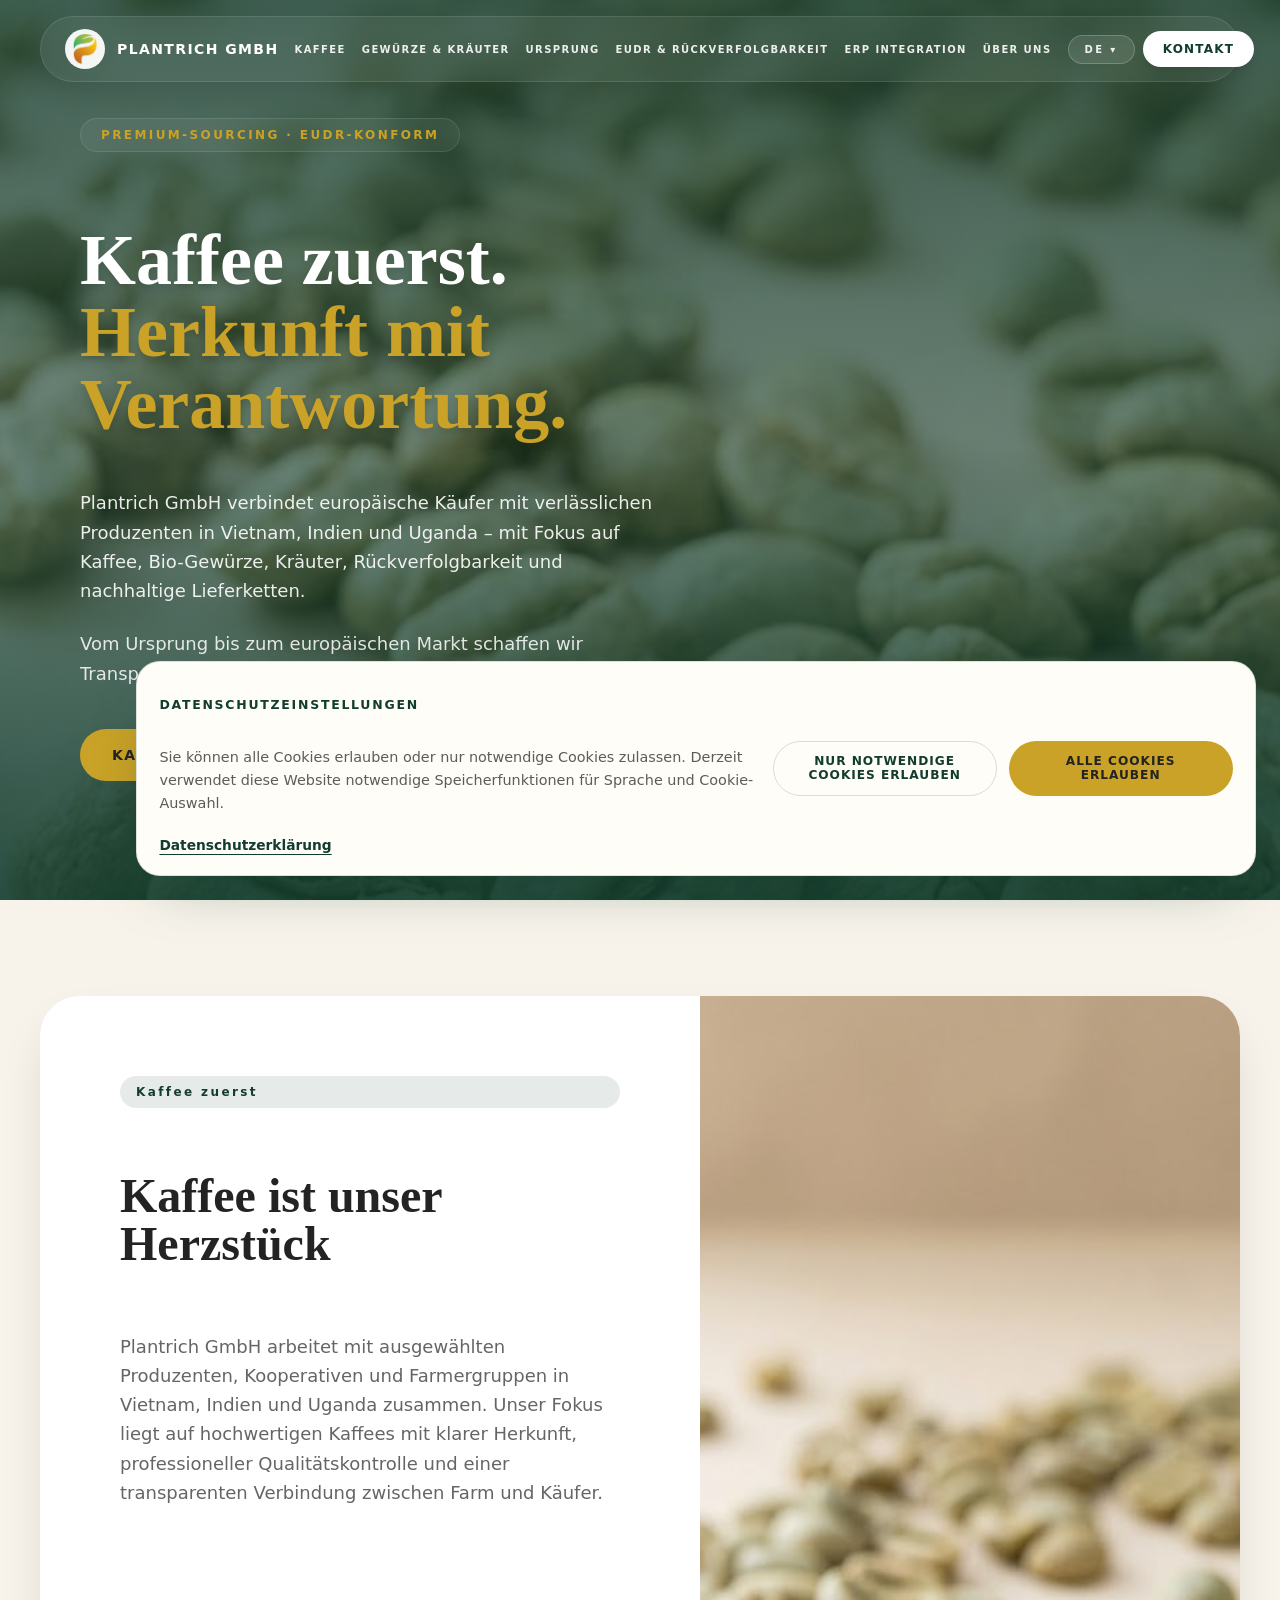
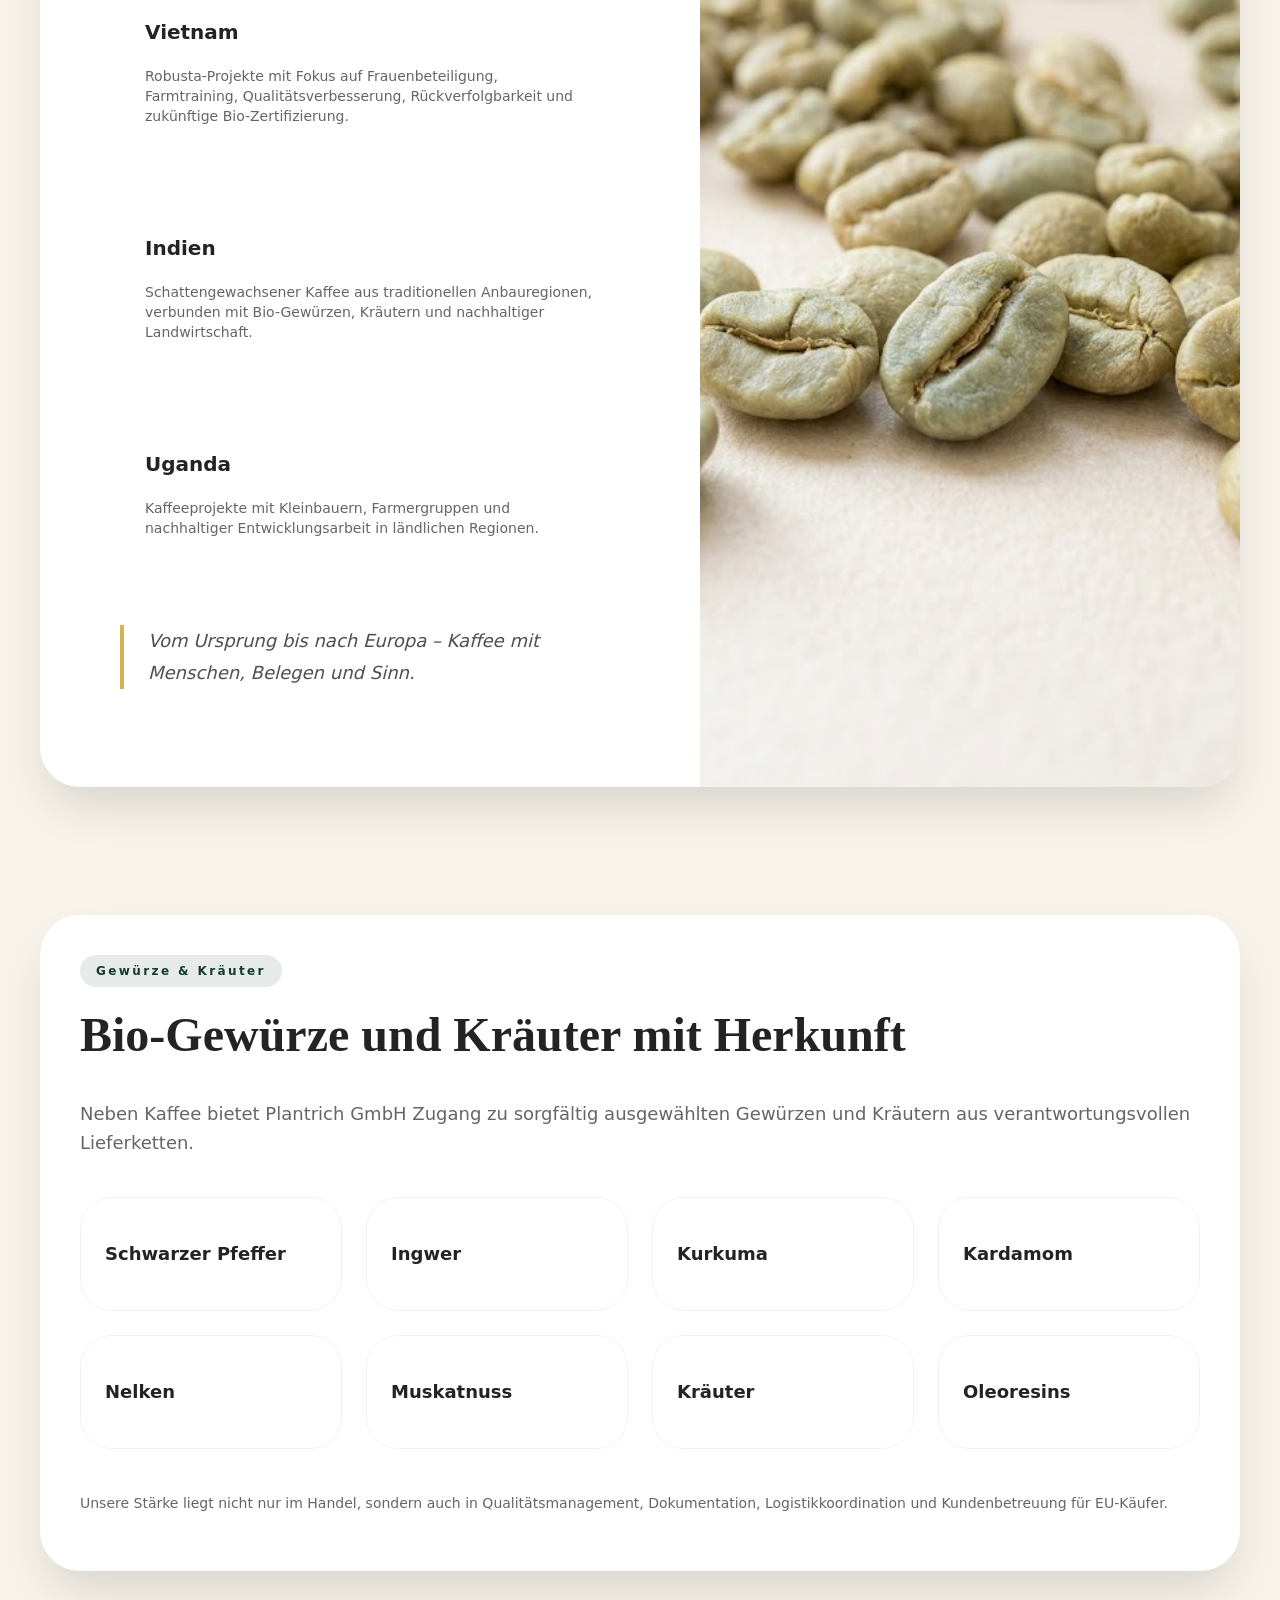
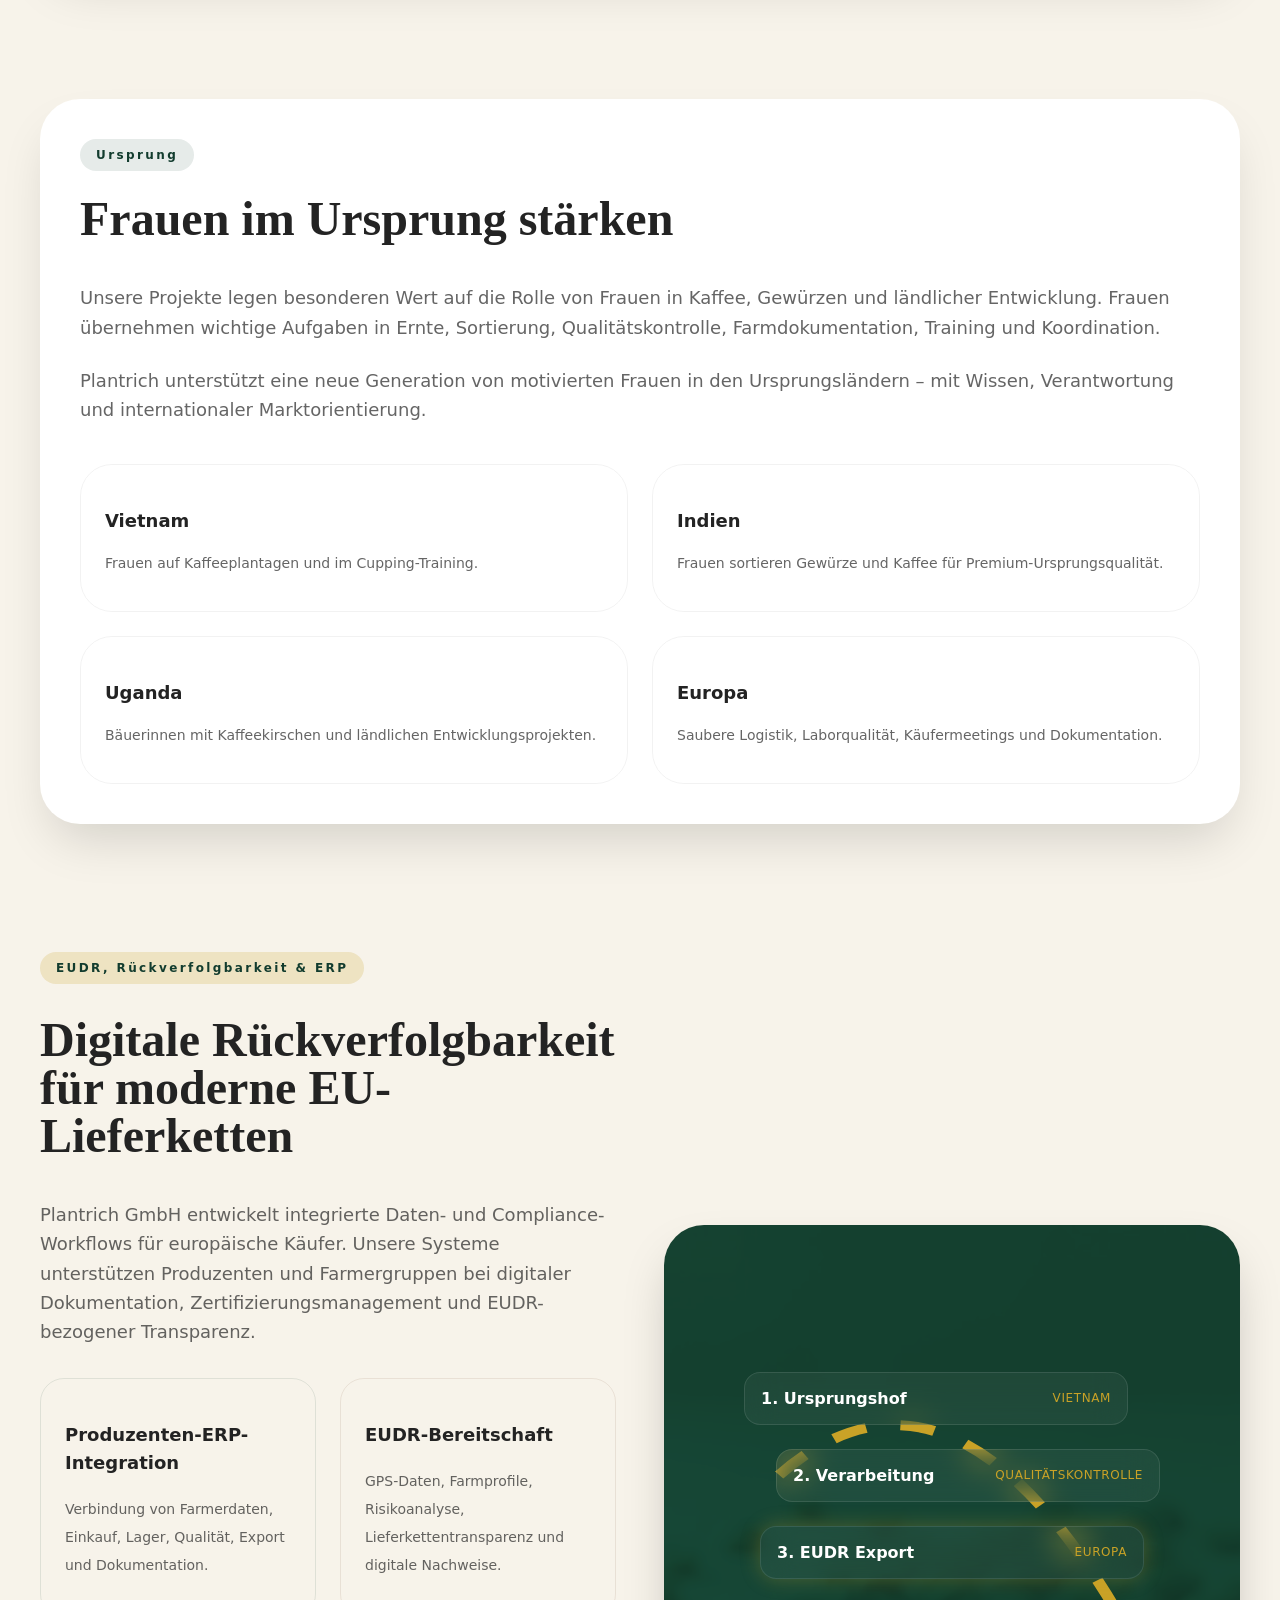
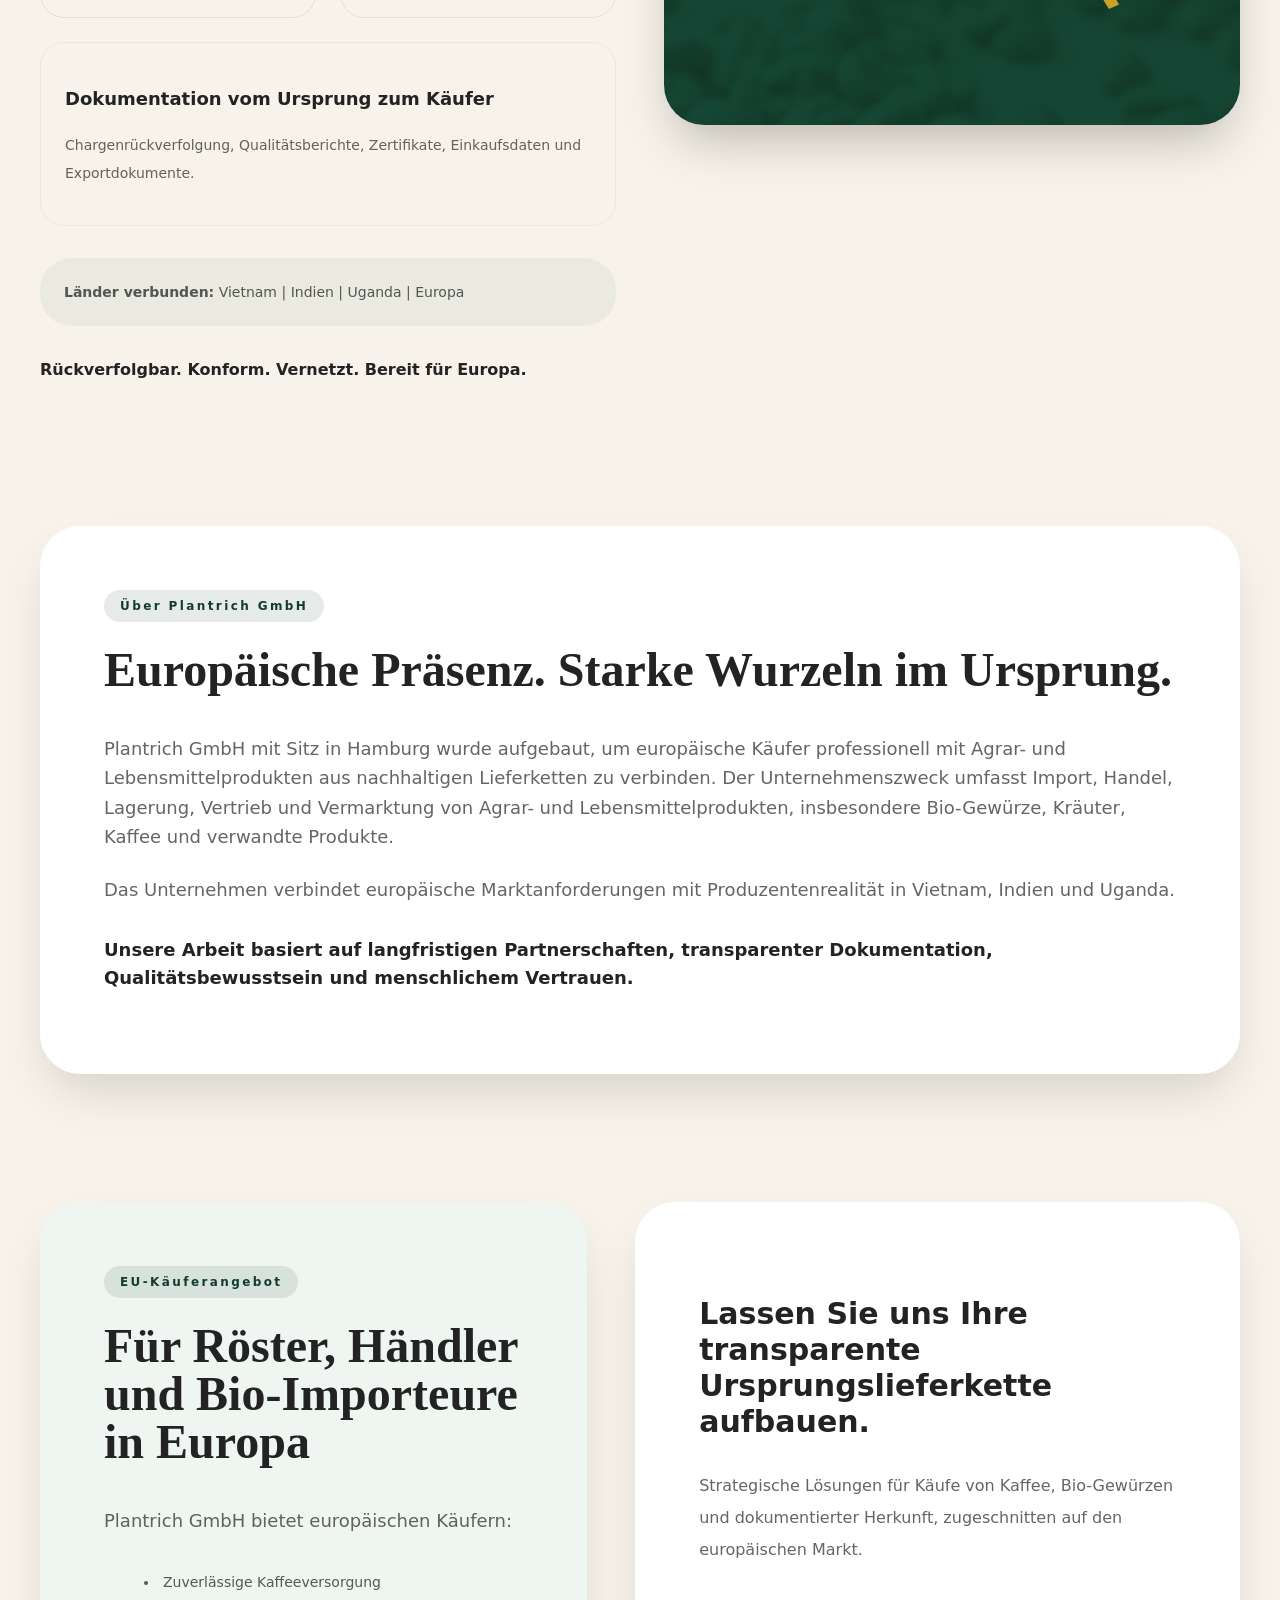
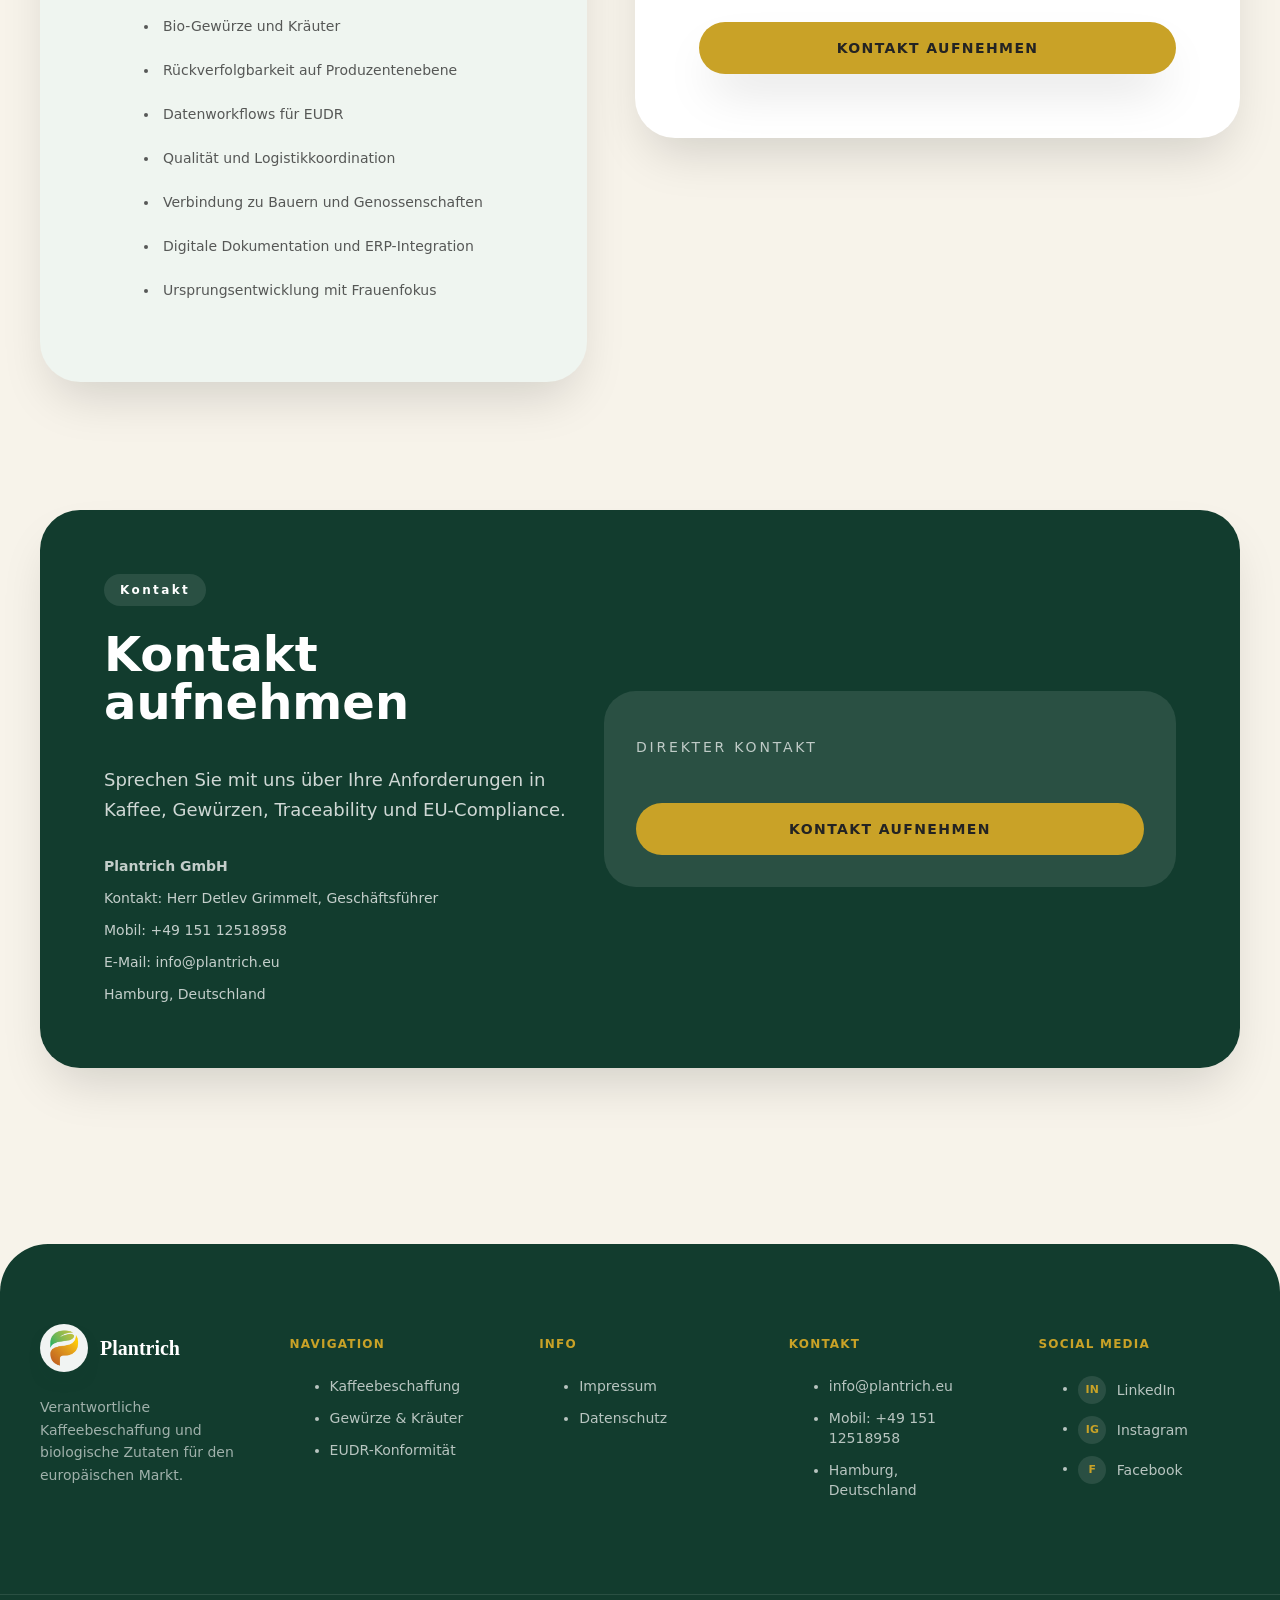
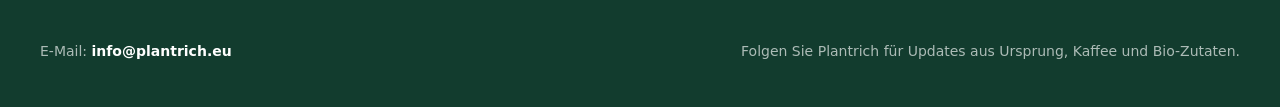
==== commit 57c35cdd: "Update Phone number" ====
--- a/index.html
+++ b/index.html
@@ -286,7 +286,7 @@
             <div class="mt-8 space-y-3 text-sm text-white/75">
               <div><strong>Plantrich GmbH</strong></div>
               <div data-translate-key="contactPerson">Kontakt: Herr Detlev Grimmelt, Geschäftsführer</div>
-              <div><span data-translate-key="contactMobileLabel">Mobil:</span> <a href="tel:+491511251895" class="hover:text-white">+49 151 1251895</a></div>
+              <div><span data-translate-key="contactMobileLabel">Mobil:</span> <a href="tel:+4915112518958" class="hover:text-white">+49 151 12518958</a></div>
               <div><span data-translate-key="contactEmailLabel">E-Mail:</span> <a href="mailto:info@plantrich.eu" class="hover:text-white">info@plantrich.eu</a></div>
               <div data-translate-key="contactLocation">Hamburg, Deutschland</div>
             </div>
@@ -329,7 +329,7 @@
           <h3 class="font-bold mb-6 text-gold uppercase tracking-widest text-xs" data-translate-key="footerContactHeading">Kontakt</h3>
           <ul class="space-y-3 text-sm text-white/70">
             <li><a href="mailto:info@plantrich.eu" class="hover:text-white transition">info@plantrich.eu</a></li>
-            <li><span data-translate-key="contactMobileLabel">Mobil:</span> <a href="tel:+491511251895" class="hover:text-white transition">+49 151 1251895</a></li>
+            <li><span data-translate-key="contactMobileLabel">Mobil:</span> <a href="tel:+4915112518958" class="hover:text-white transition">+49 151 12518958</a></li>
             <li data-translate-key="contactLocation">Hamburg, Deutschland</li>
           </ul>
         </div>
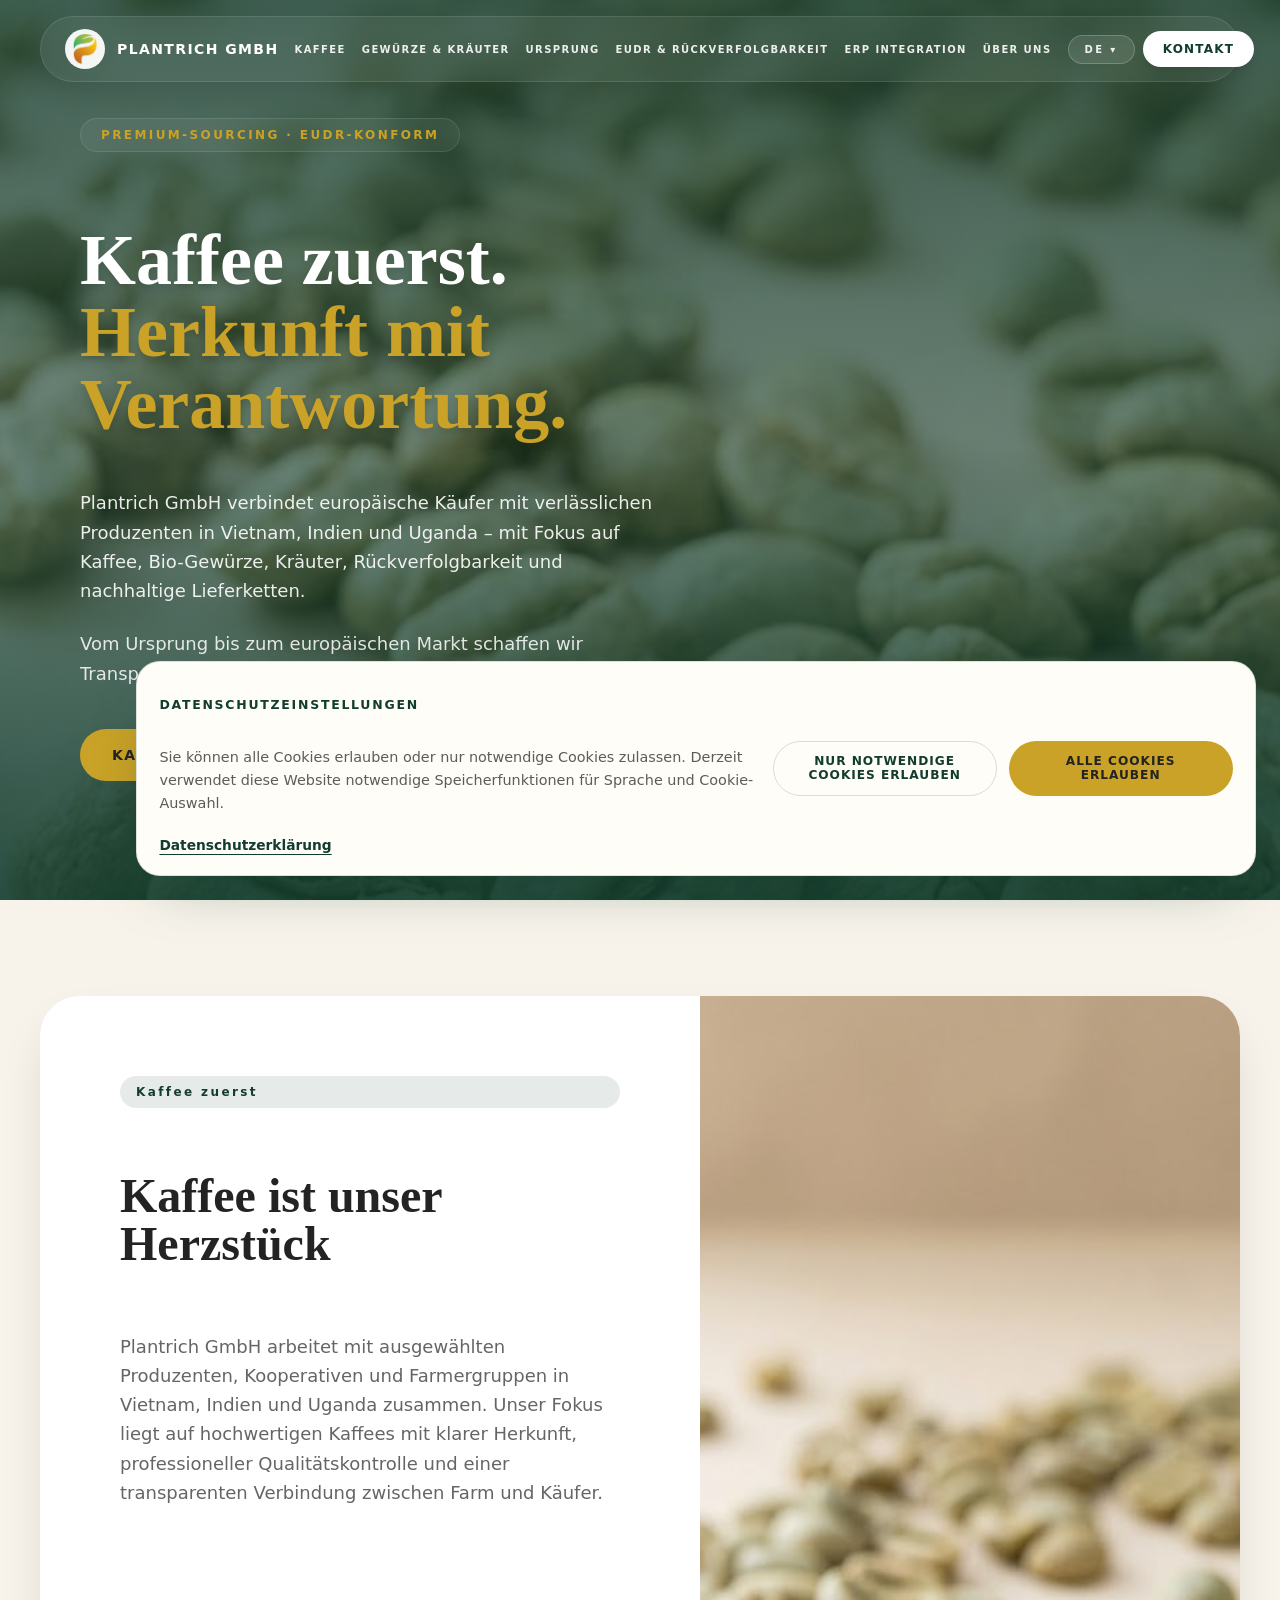
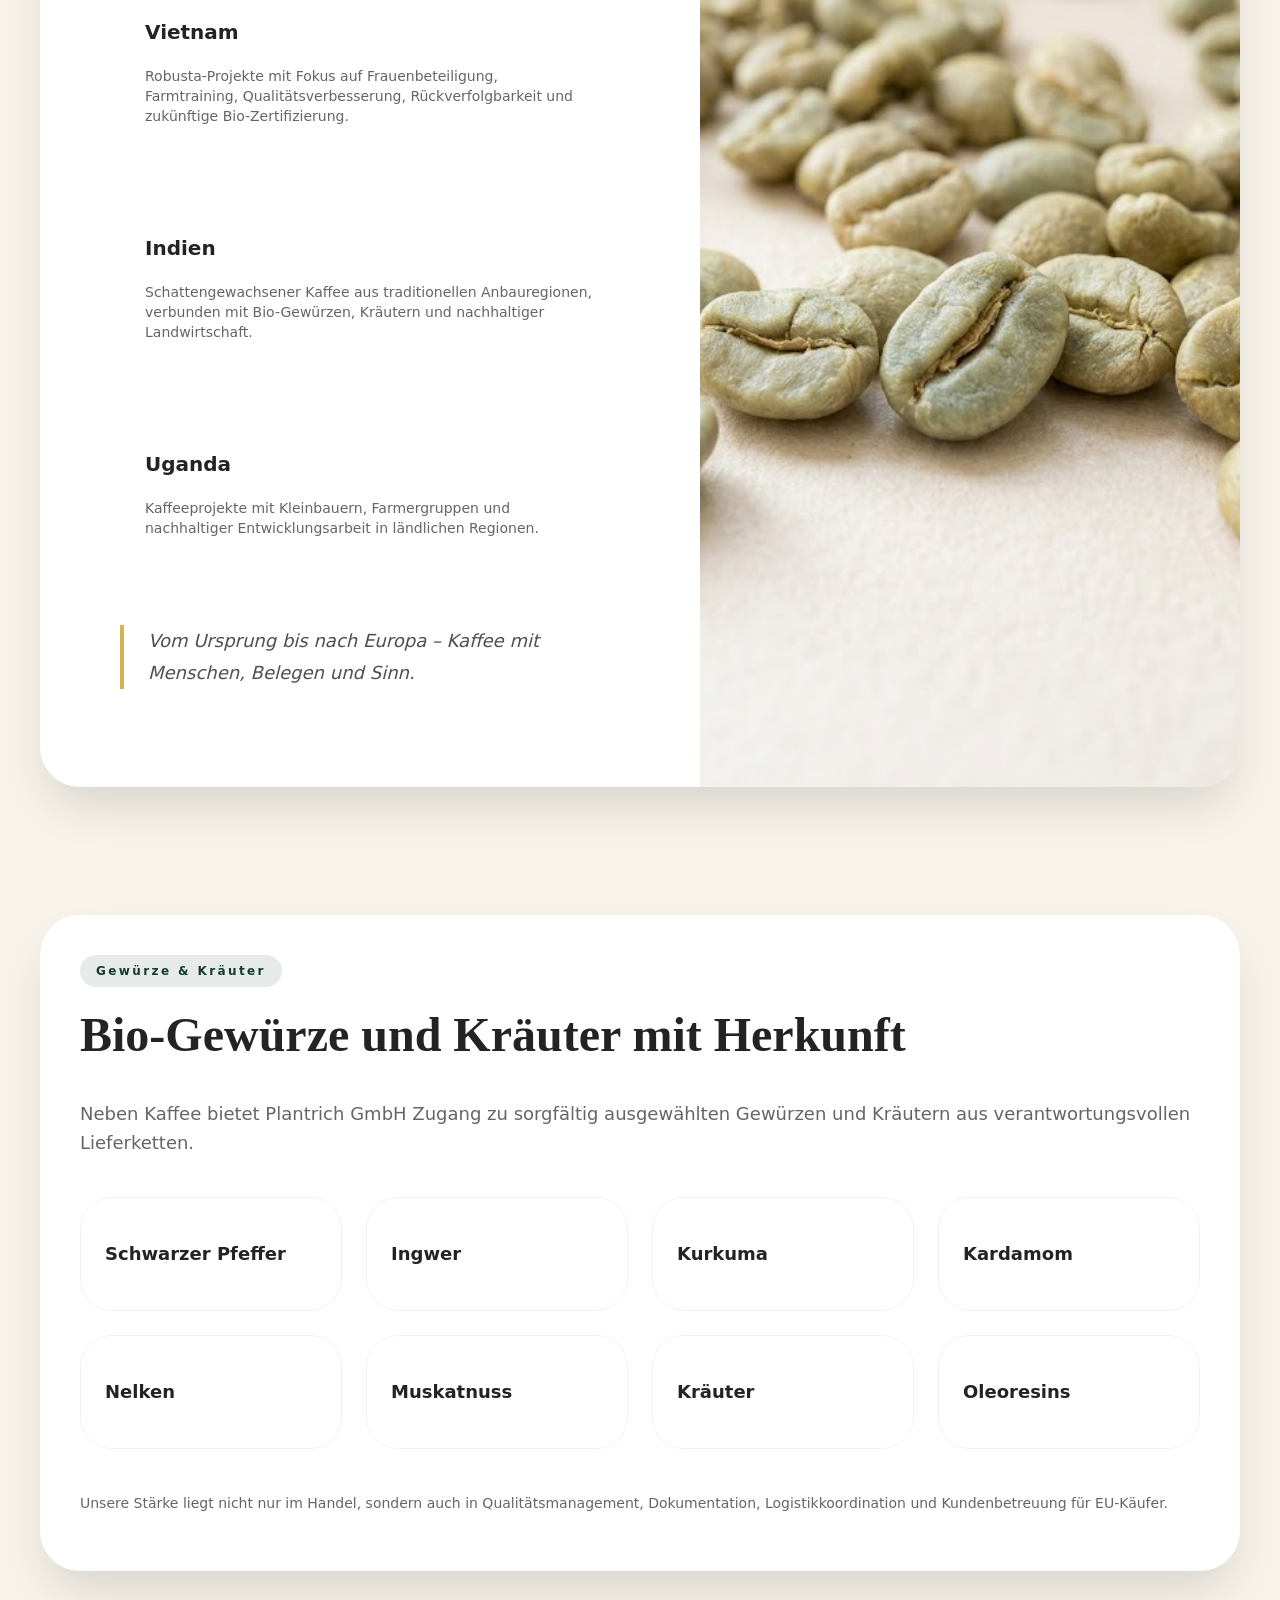
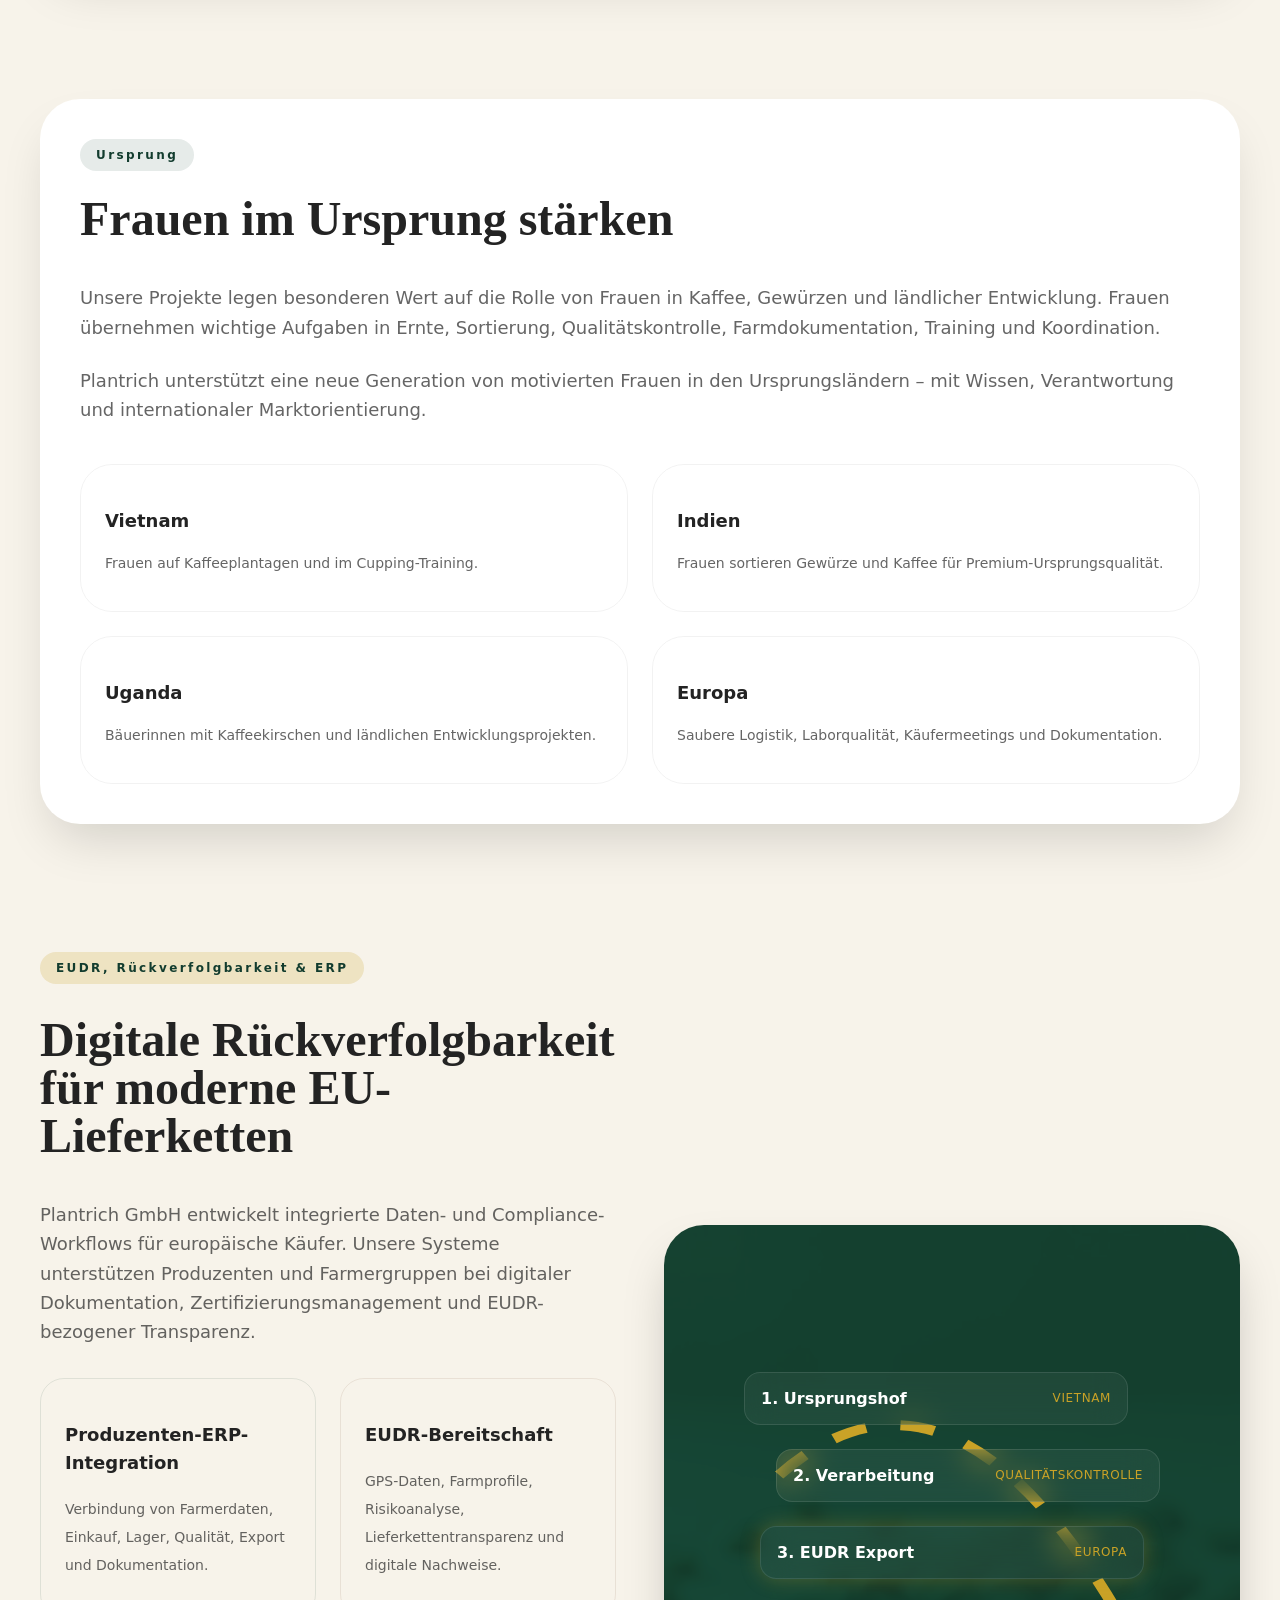
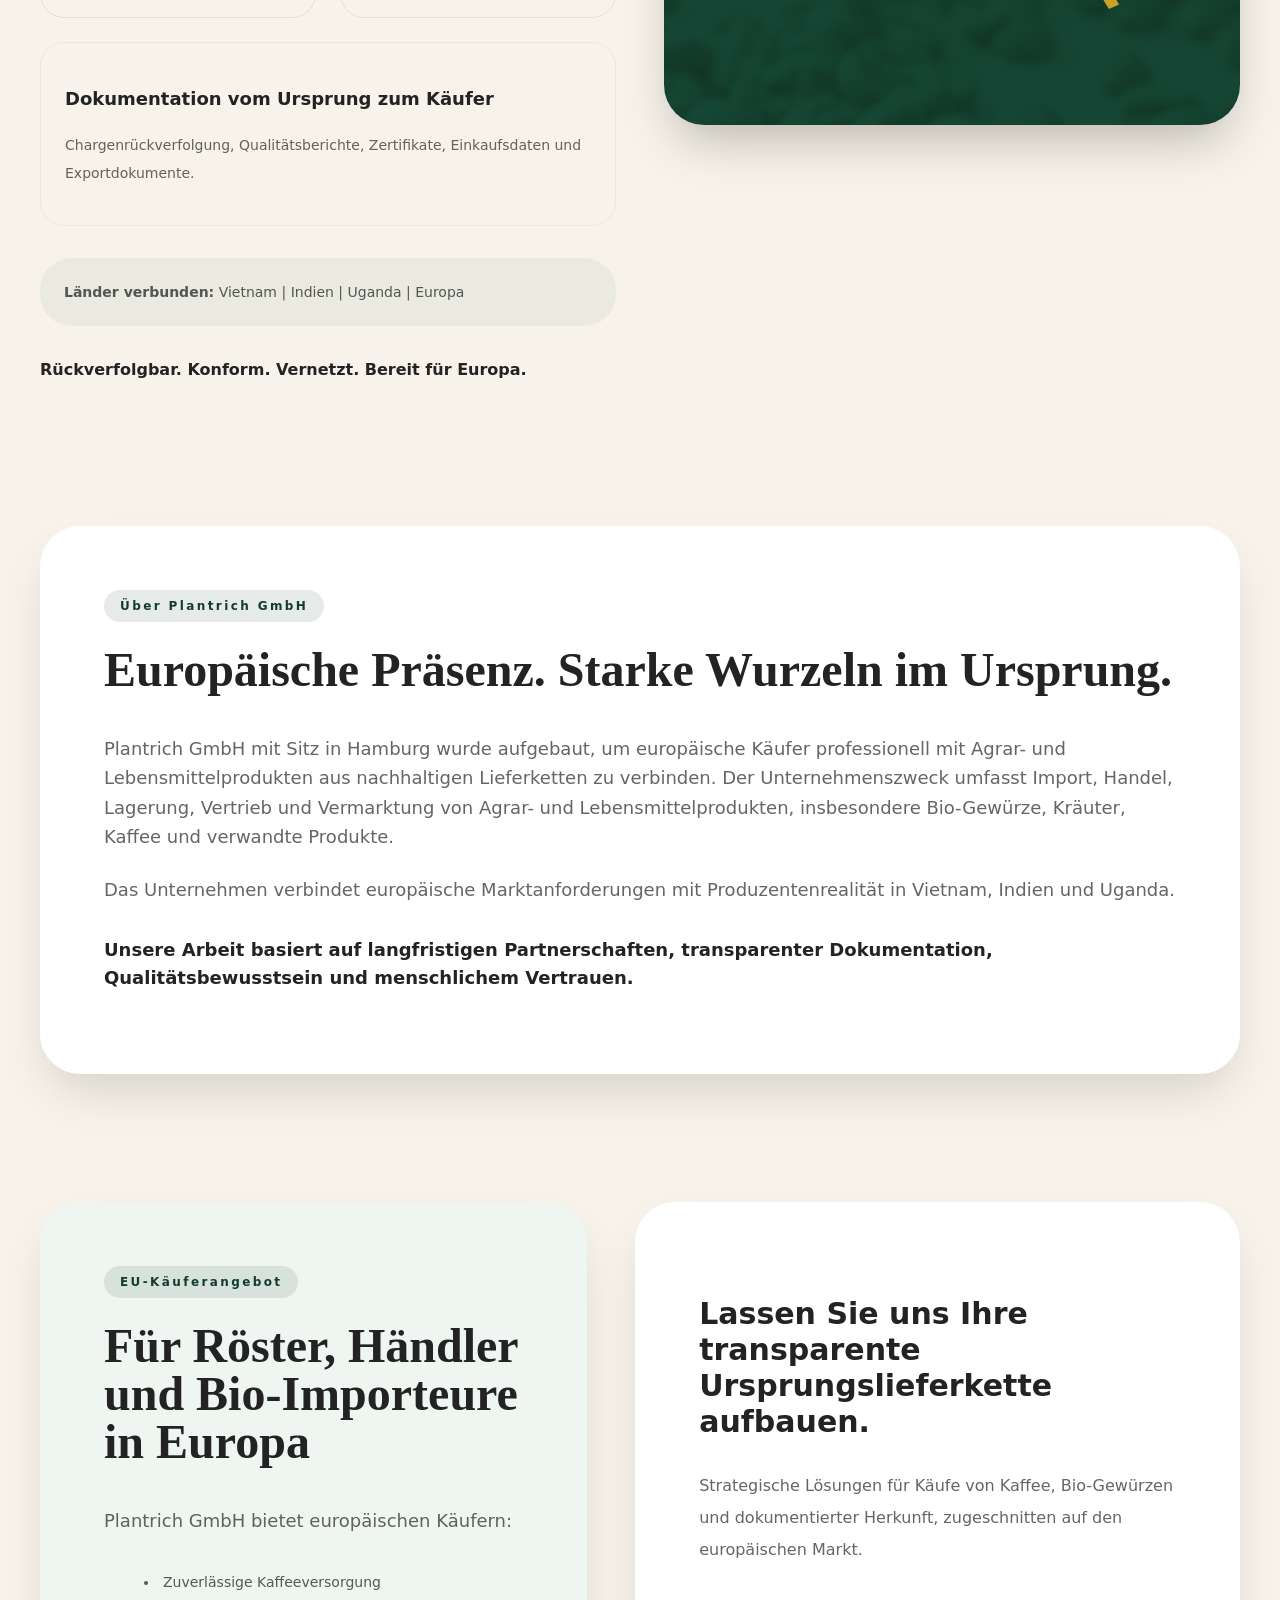
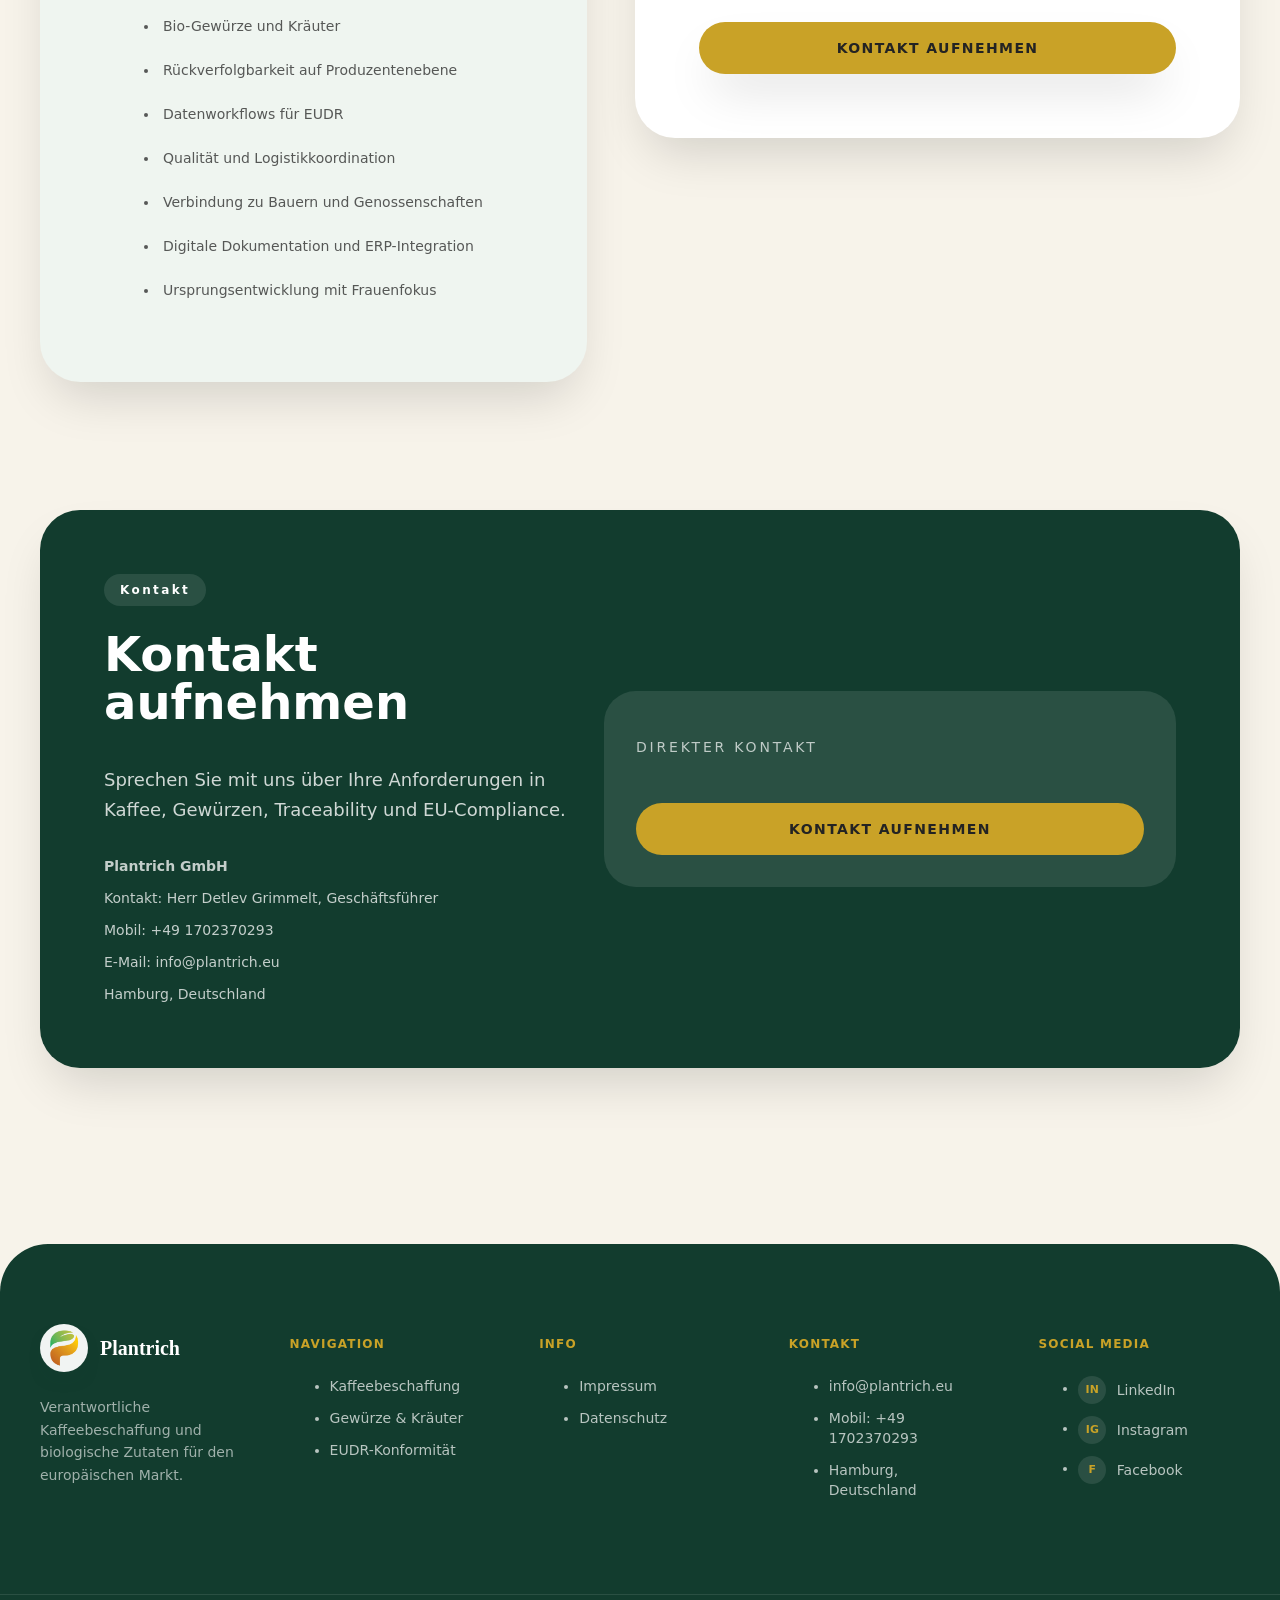
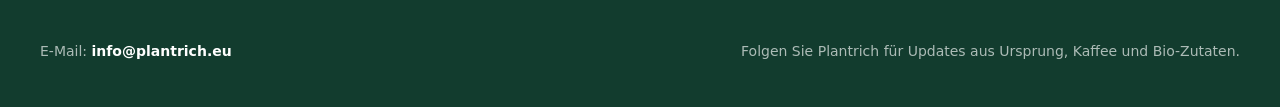
==== commit 6cb4ac6b: "Updated phone number" ====
--- a/index.html
+++ b/index.html
@@ -286,7 +286,7 @@
             <div class="mt-8 space-y-3 text-sm text-white/75">
               <div><strong>Plantrich GmbH</strong></div>
               <div data-translate-key="contactPerson">Kontakt: Herr Detlev Grimmelt, Geschäftsführer</div>
-              <div><span data-translate-key="contactMobileLabel">Mobil:</span> <a href="tel:+4915112518958" class="hover:text-white">+49 151 12518958</a></div>
+              <div><span data-translate-key="contactMobileLabel">Mobil:</span> <a href="tel:+491702370293" class="hover:text-white">+49 1702370293</a></div>
               <div><span data-translate-key="contactEmailLabel">E-Mail:</span> <a href="mailto:info@plantrich.eu" class="hover:text-white">info@plantrich.eu</a></div>
               <div data-translate-key="contactLocation">Hamburg, Deutschland</div>
             </div>
@@ -329,14 +329,14 @@
           <h3 class="font-bold mb-6 text-gold uppercase tracking-widest text-xs" data-translate-key="footerContactHeading">Kontakt</h3>
           <ul class="space-y-3 text-sm text-white/70">
             <li><a href="mailto:info@plantrich.eu" class="hover:text-white transition">info@plantrich.eu</a></li>
-            <li><span data-translate-key="contactMobileLabel">Mobil:</span> <a href="tel:+4915112518958" class="hover:text-white transition">+49 151 12518958</a></li>
+            <li><span data-translate-key="contactMobileLabel">Mobil:</span> <a href="tel:+491702370293" class="hover:text-white transition">+49 1702370293</a></li>
             <li data-translate-key="contactLocation">Hamburg, Deutschland</li>
           </ul>
         </div>
         <div>
           <h3 class="font-bold mb-6 text-gold uppercase tracking-widest text-xs" data-translate-key="footerSocialHeading">Social Media</h3>
           <ul class="space-y-3 text-sm text-white/70">
-            <li><a href="#" class="footer-social-link hover:text-white transition" aria-label="Plantrich LinkedIn"><span>in</span>LinkedIn</a></li>
+            <li><a href="https://www.linkedin.com/company/plantrich-gmbh/?viewAsMember=true" class="footer-social-link hover:text-white transition" aria-label="Plantrich LinkedIn"><span>in</span>LinkedIn</a></li>
             <li><a href="#" class="footer-social-link hover:text-white transition" aria-label="Plantrich Instagram"><span>ig</span>Instagram</a></li>
             <li><a href="#" class="footer-social-link hover:text-white transition" aria-label="Plantrich Facebook"><span>f</span>Facebook</a></li>
           </ul>
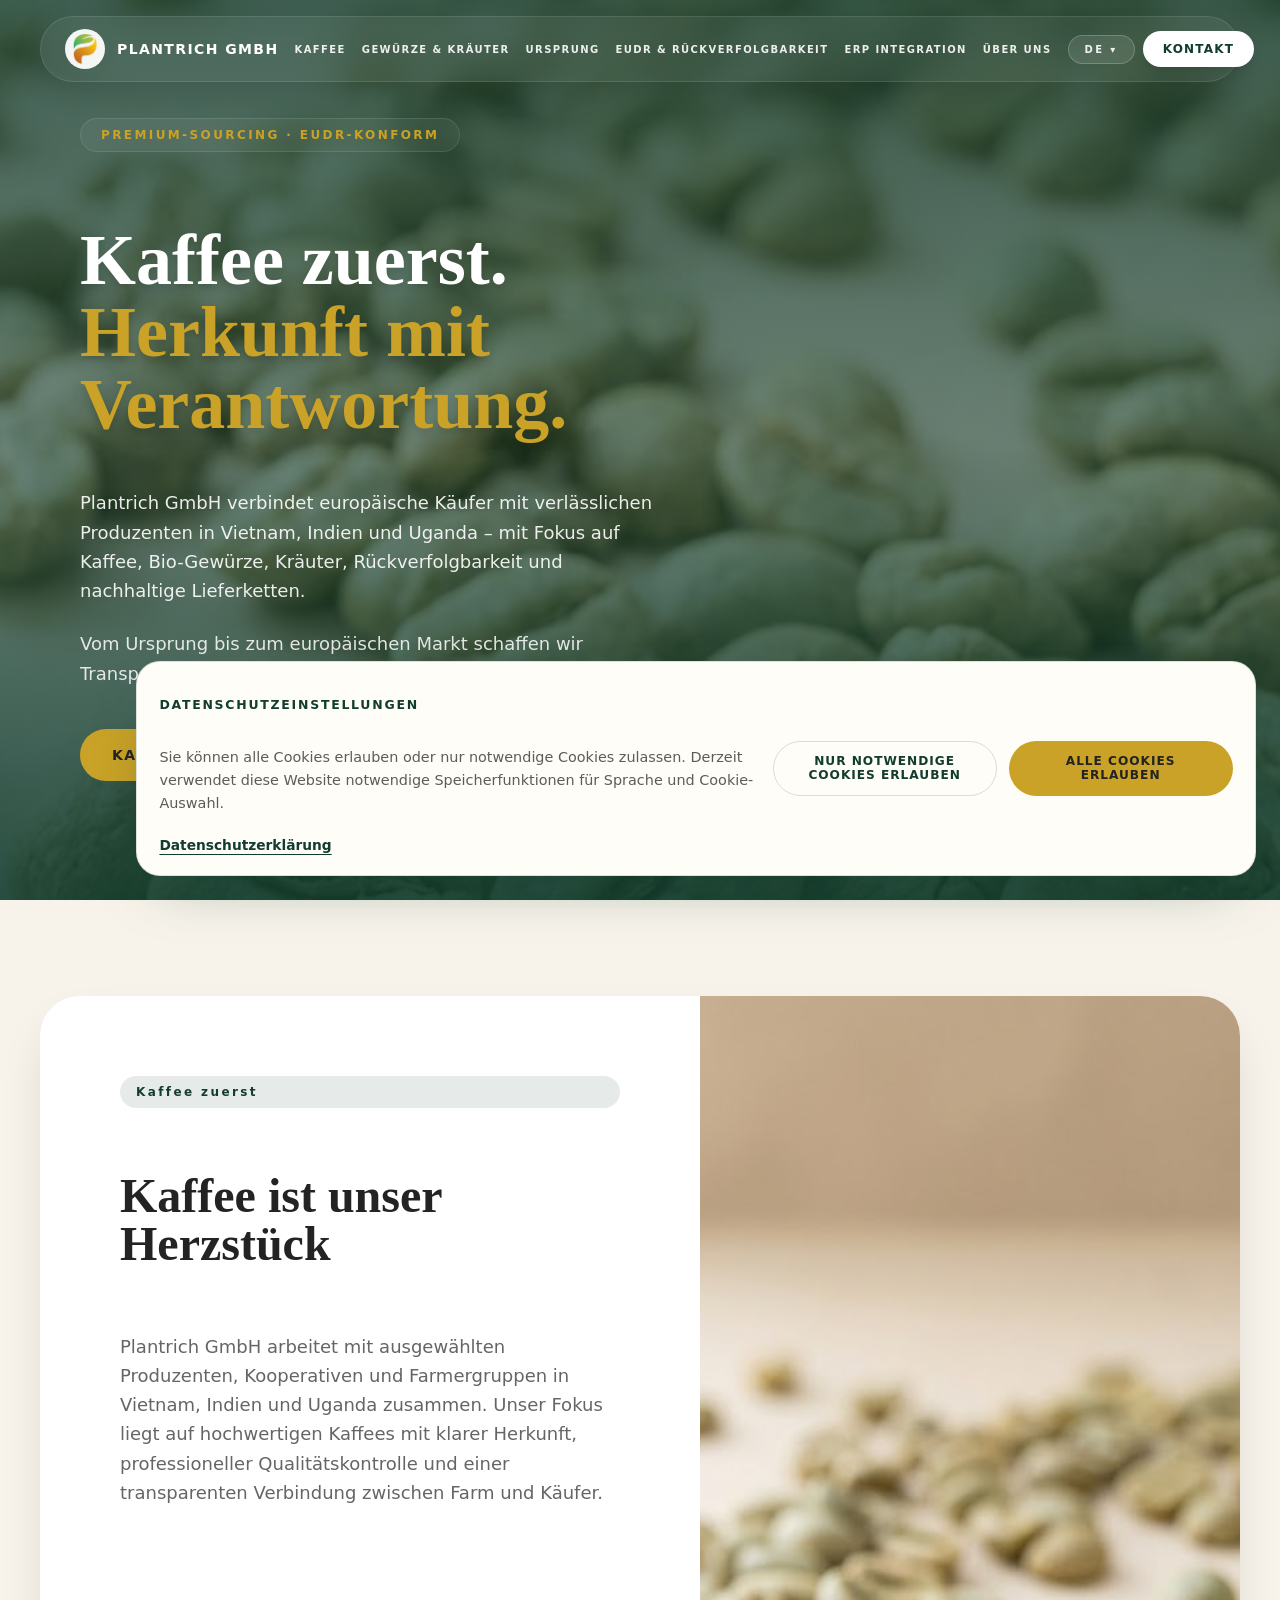
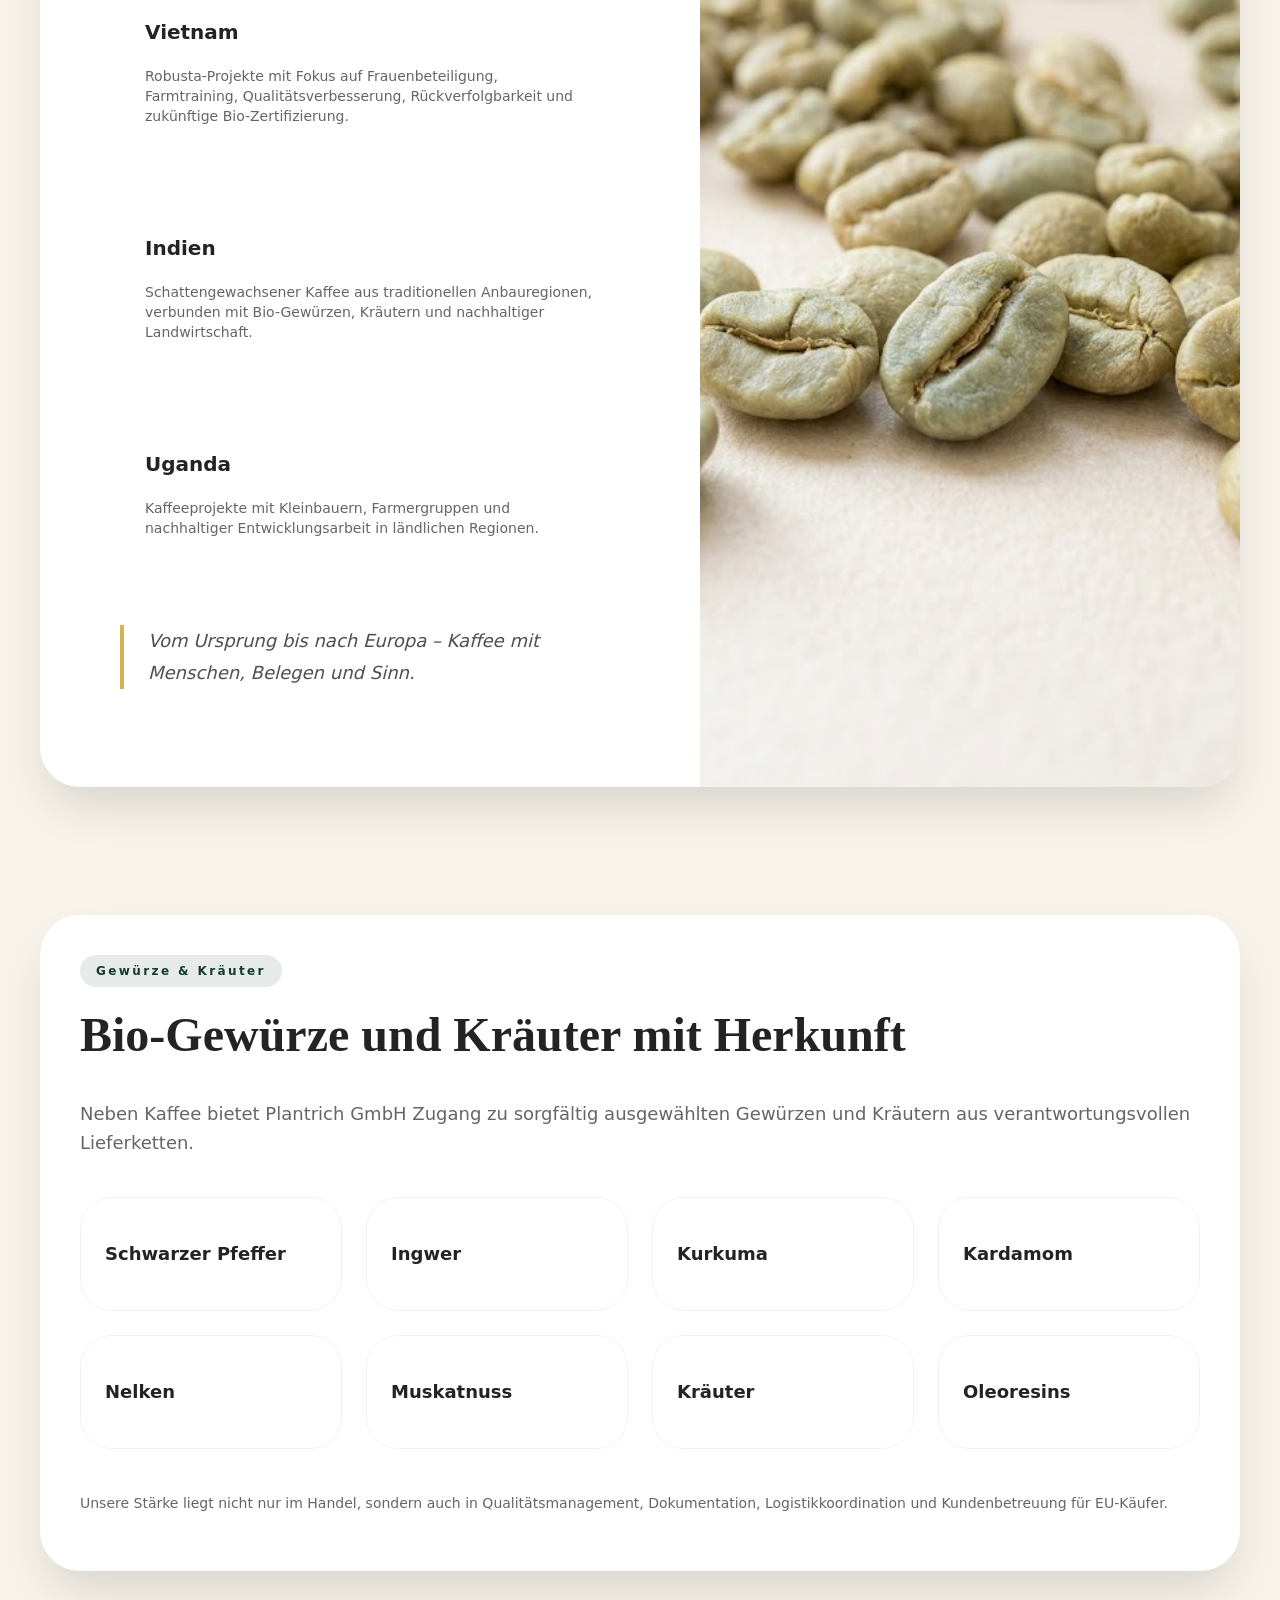
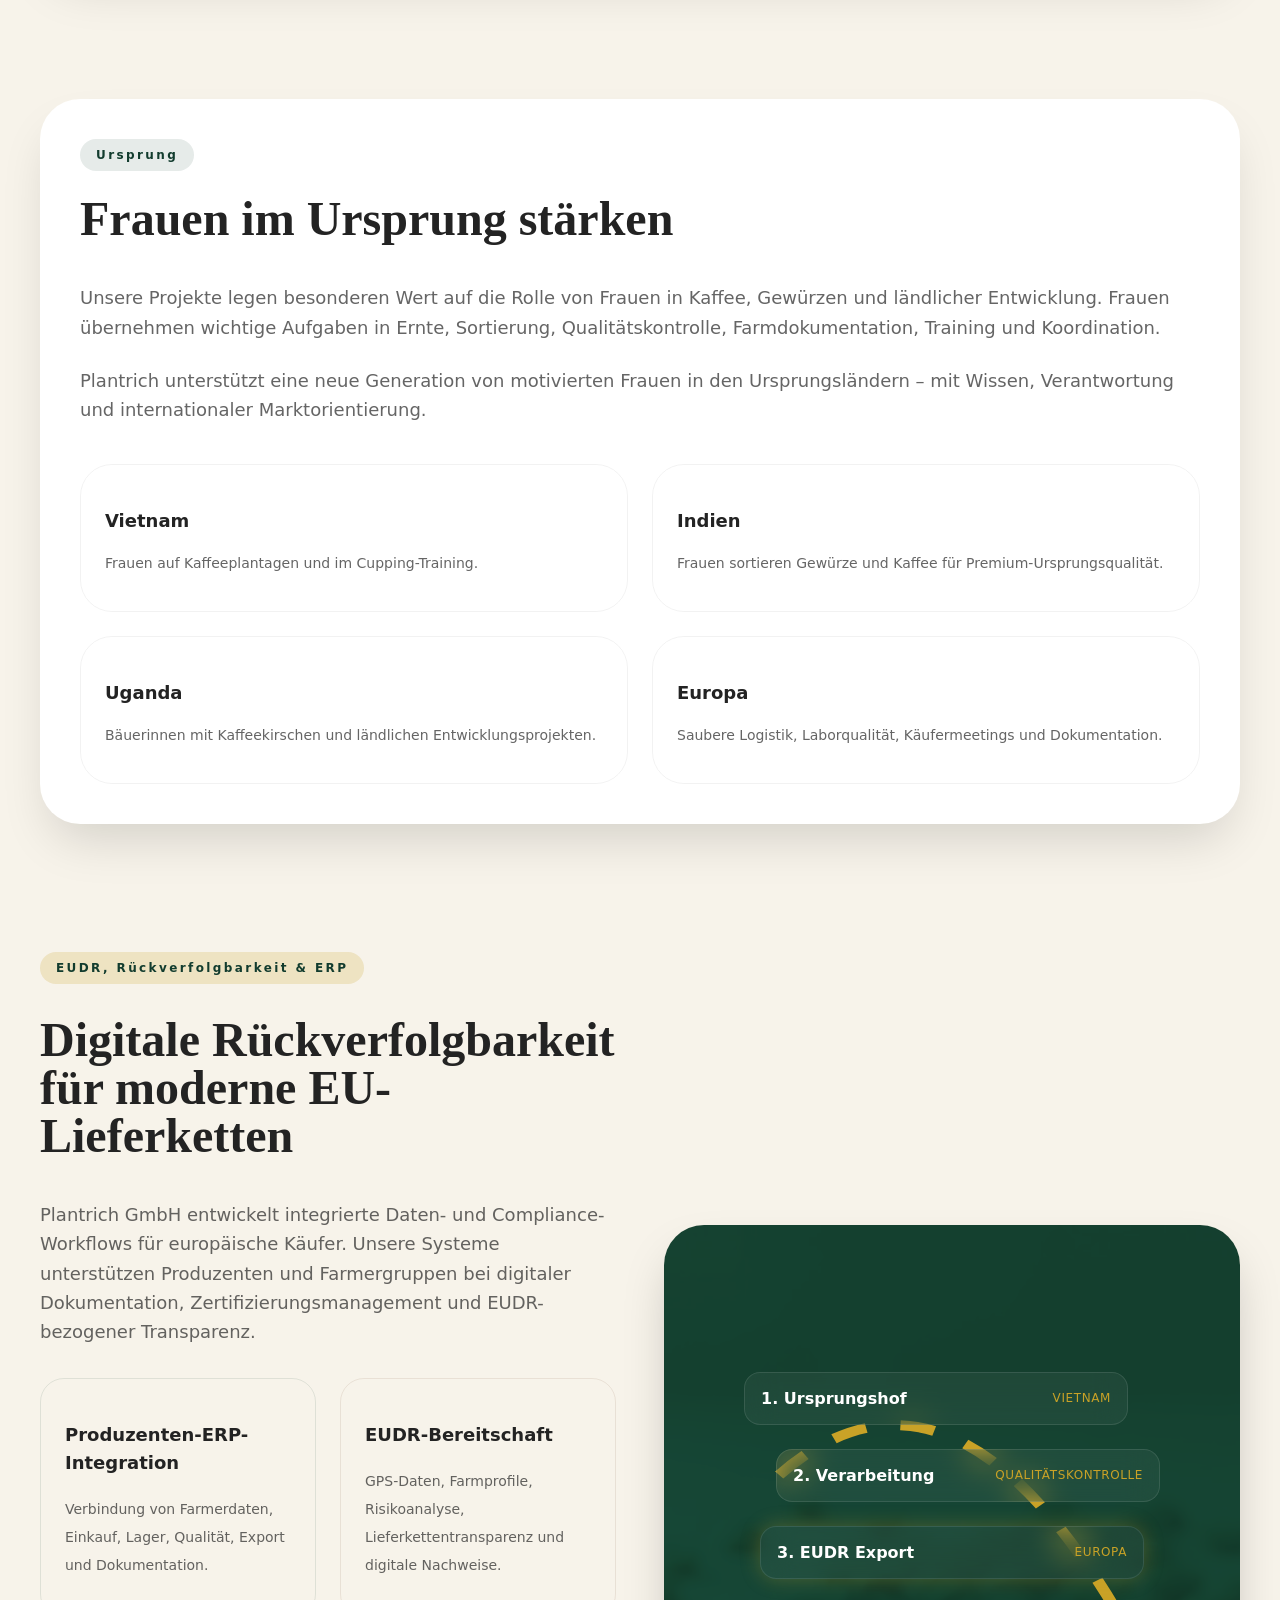
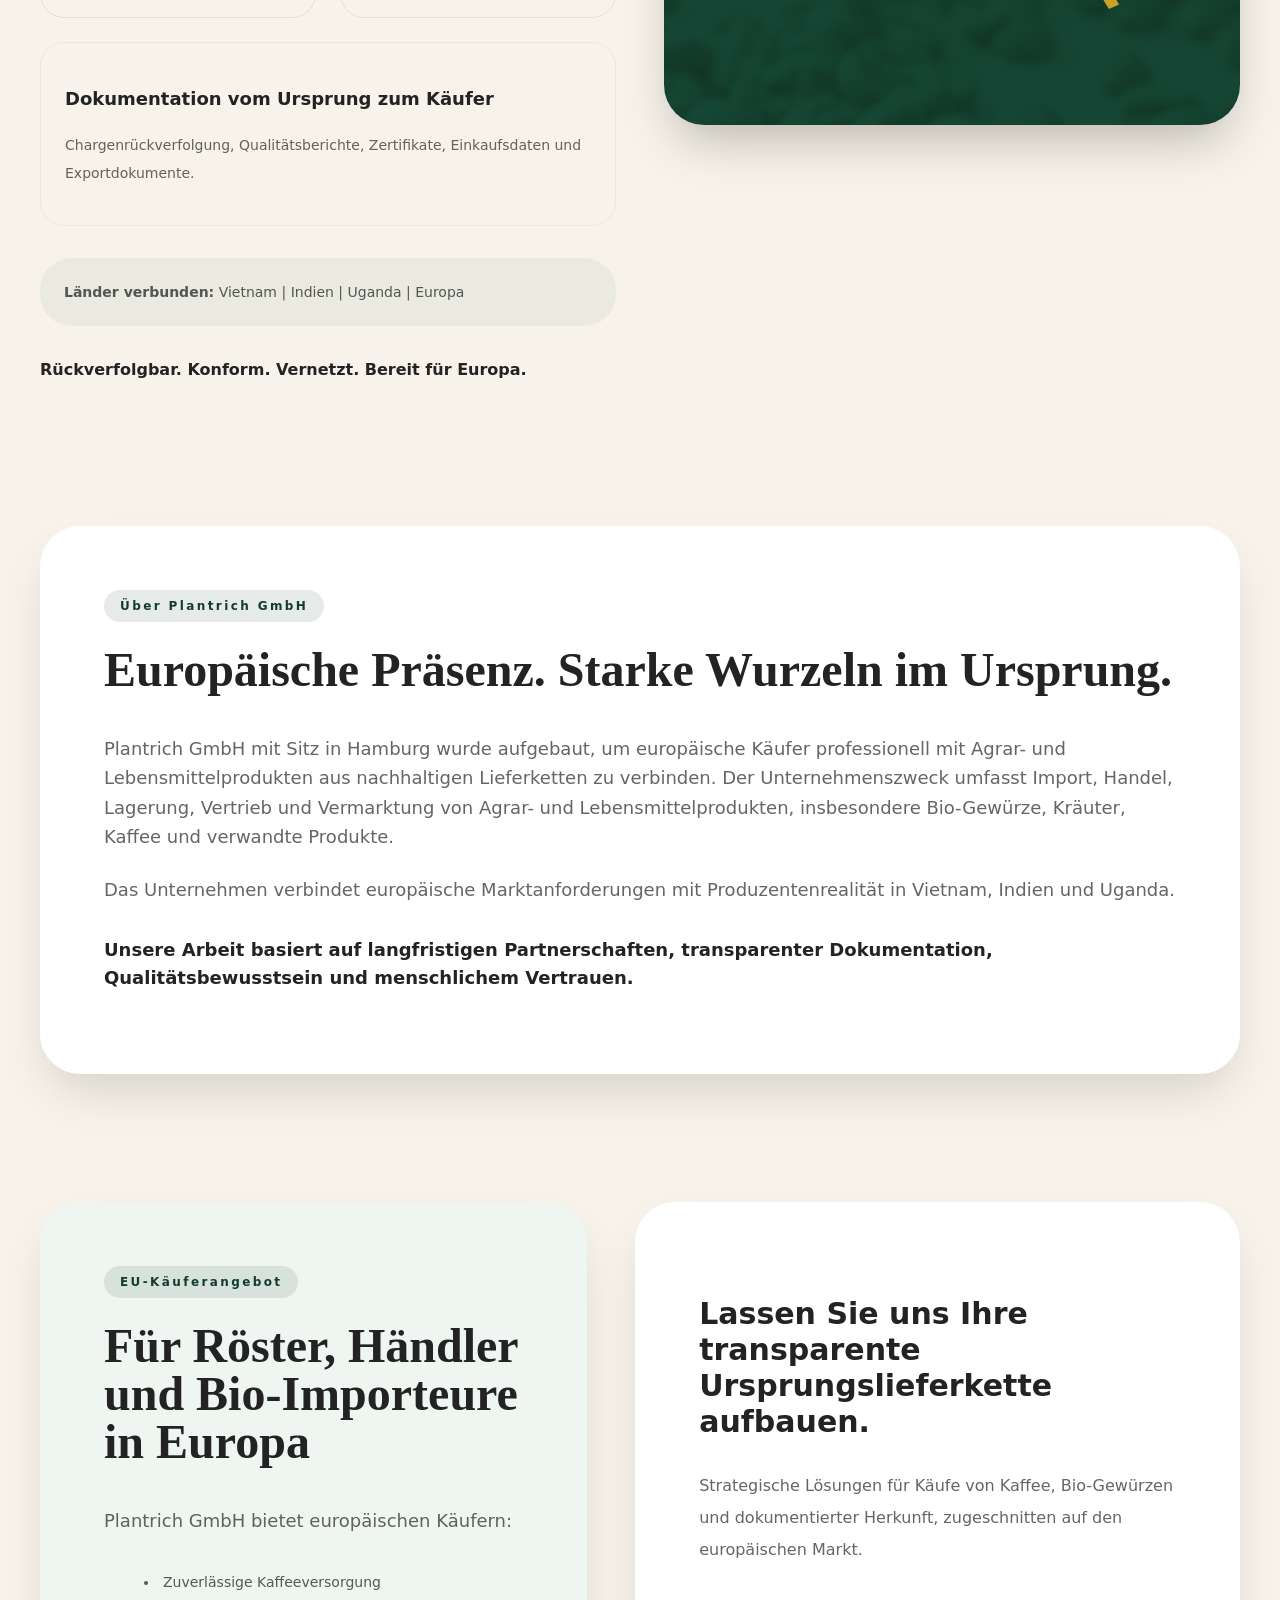
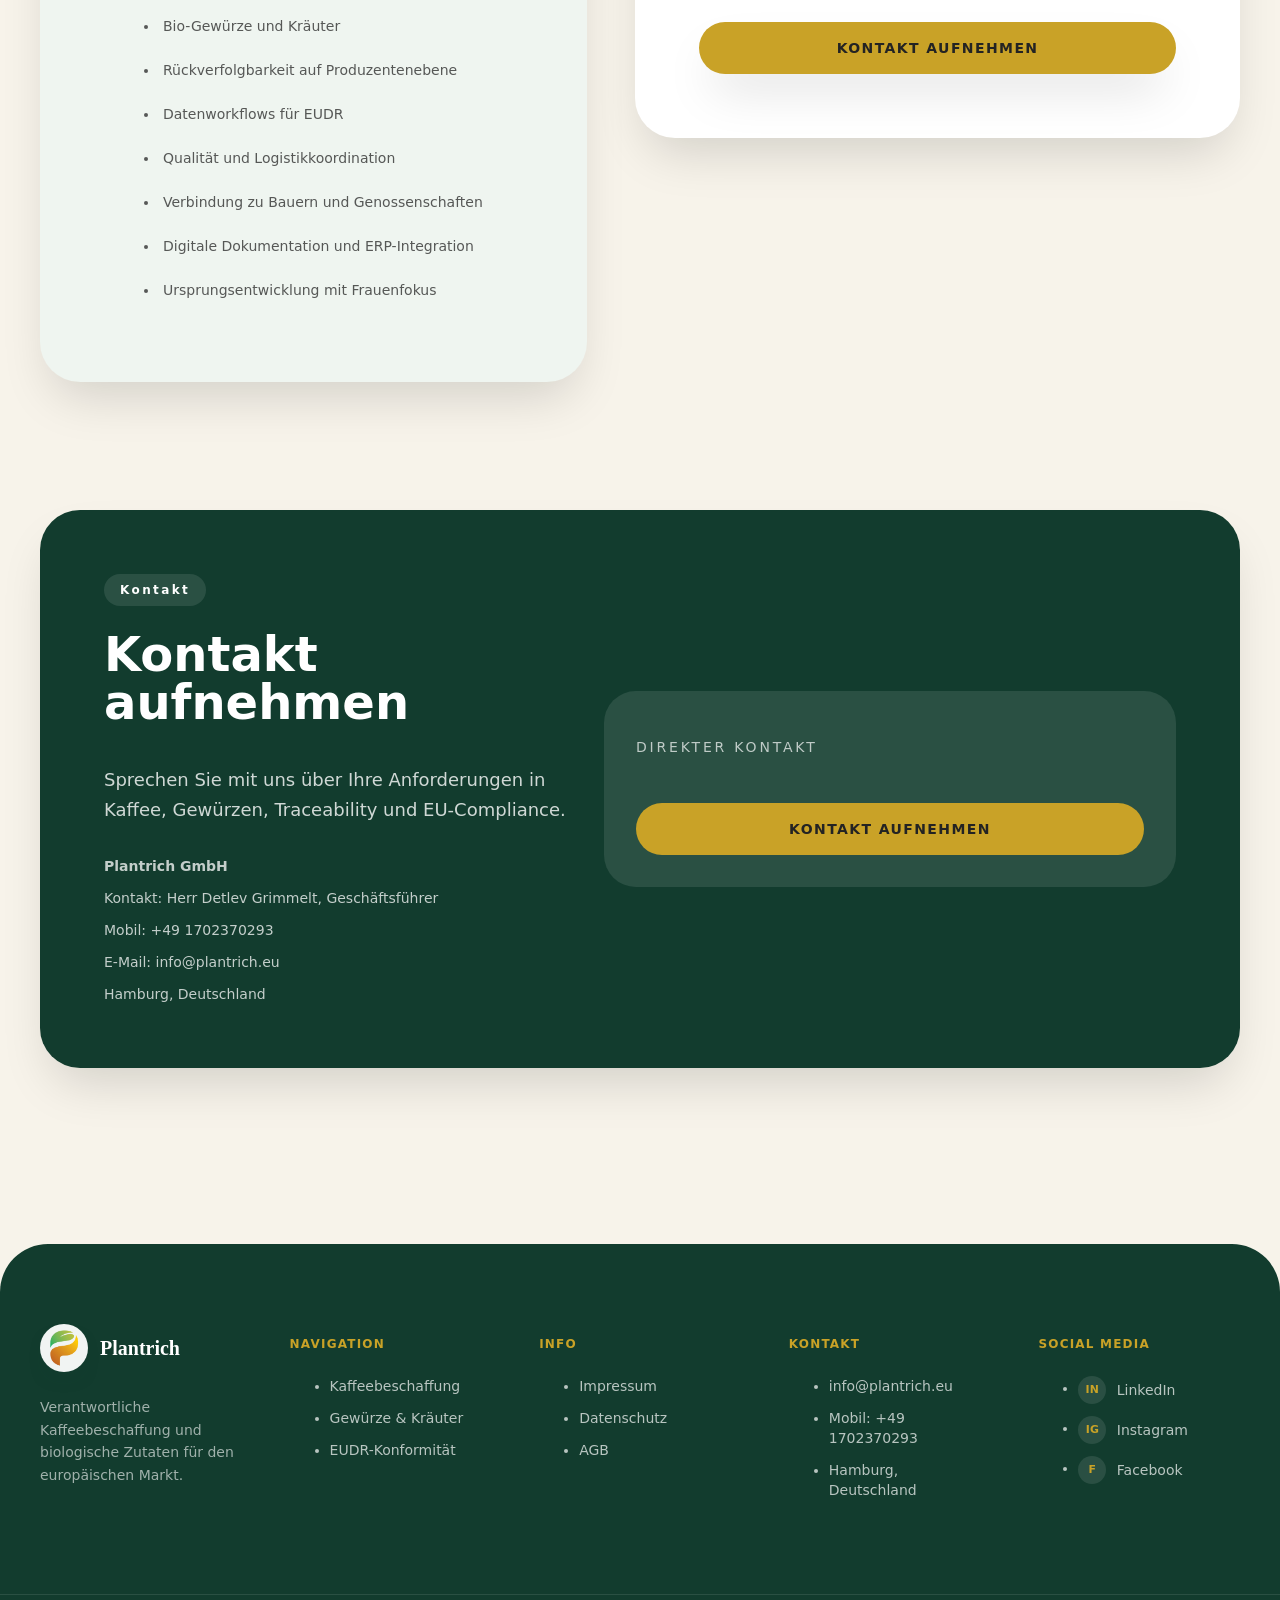
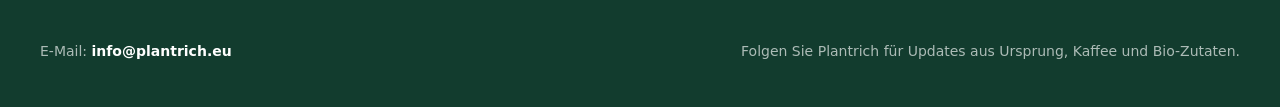
==== commit 9c41dcfd: "Updated Impressum and Added AGB" ====
--- a/index.html
+++ b/index.html
@@ -323,6 +323,7 @@
           <ul class="space-y-3 text-sm text-white/70">
             <li><a href="imprint.html" class="hover:text-white transition" data-translate-key="footerImprintLink">Impressum</a></li>
             <li><a href="privacy.html" class="hover:text-white transition" data-translate-key="footerPrivacyLink">Datenschutz</a></li>
+            <li><a href="agb.html" class="hover:text-white transition" data-translate-key="footerAgbLink">AGB</a></li>
           </ul>
         </div>
         <div>
--- a/styles.css
+++ b/styles.css
@@ -222,6 +222,80 @@
   text-underline-offset: 4px;
 }
 
+.legal-document__content {
+  color: rgba(35, 35, 35, 0.78);
+  font-size: 1rem;
+  line-height: 1.8;
+}
+
+.legal-page-heading {
+  font-size: 2.125rem;
+  overflow-wrap: anywhere;
+}
+
+.legal-document__company {
+  border-bottom: 1px solid rgba(18, 60, 46, 0.14);
+  color: #123C2E;
+  font-weight: 700;
+  padding-bottom: 1.5rem;
+}
+
+.legal-document__content section {
+  padding-top: 2.5rem;
+}
+
+.legal-document__content section + section {
+  border-top: 1px solid rgba(18, 60, 46, 0.1);
+  margin-top: 2.5rem;
+}
+
+.legal-document__content h2 {
+  color: #123C2E;
+  font-family: Georgia, 'Times New Roman', serif;
+  font-size: 1.5rem;
+  font-weight: 700;
+  line-height: 1.3;
+  margin-bottom: 1.25rem;
+}
+
+.legal-document__content p + p {
+  margin-top: 1rem;
+}
+
+.legal-document__content ul {
+  list-style: disc;
+  margin: 0.75rem 0 1rem;
+  padding-left: 1.5rem;
+}
+
+.legal-document__content li + li {
+  margin-top: 0.45rem;
+}
+
+.legal-document__date {
+  color: #123C2E;
+  font-weight: 700;
+}
+
+.legal-document__noscript {
+  margin-top: 1.5rem;
+}
+
+@media (max-width: 639px) {
+  .legal-document {
+    padding: 1.5rem;
+  }
+
+  .legal-document__content {
+    font-size: 0.95rem;
+    line-height: 1.75;
+  }
+
+  .legal-document__content h2 {
+    font-size: 1.25rem;
+  }
+}
+
 @media (min-width: 768px) {
   .cookie-consent {
     right: 1.5rem;
@@ -238,6 +312,12 @@
   }
 }
 
+@media (min-width: 640px) {
+  .legal-page-heading {
+    font-size: 3.75rem;
+  }
+}
+
 @media (min-width: 1200px) {
   .cookie-consent {
     left: auto;
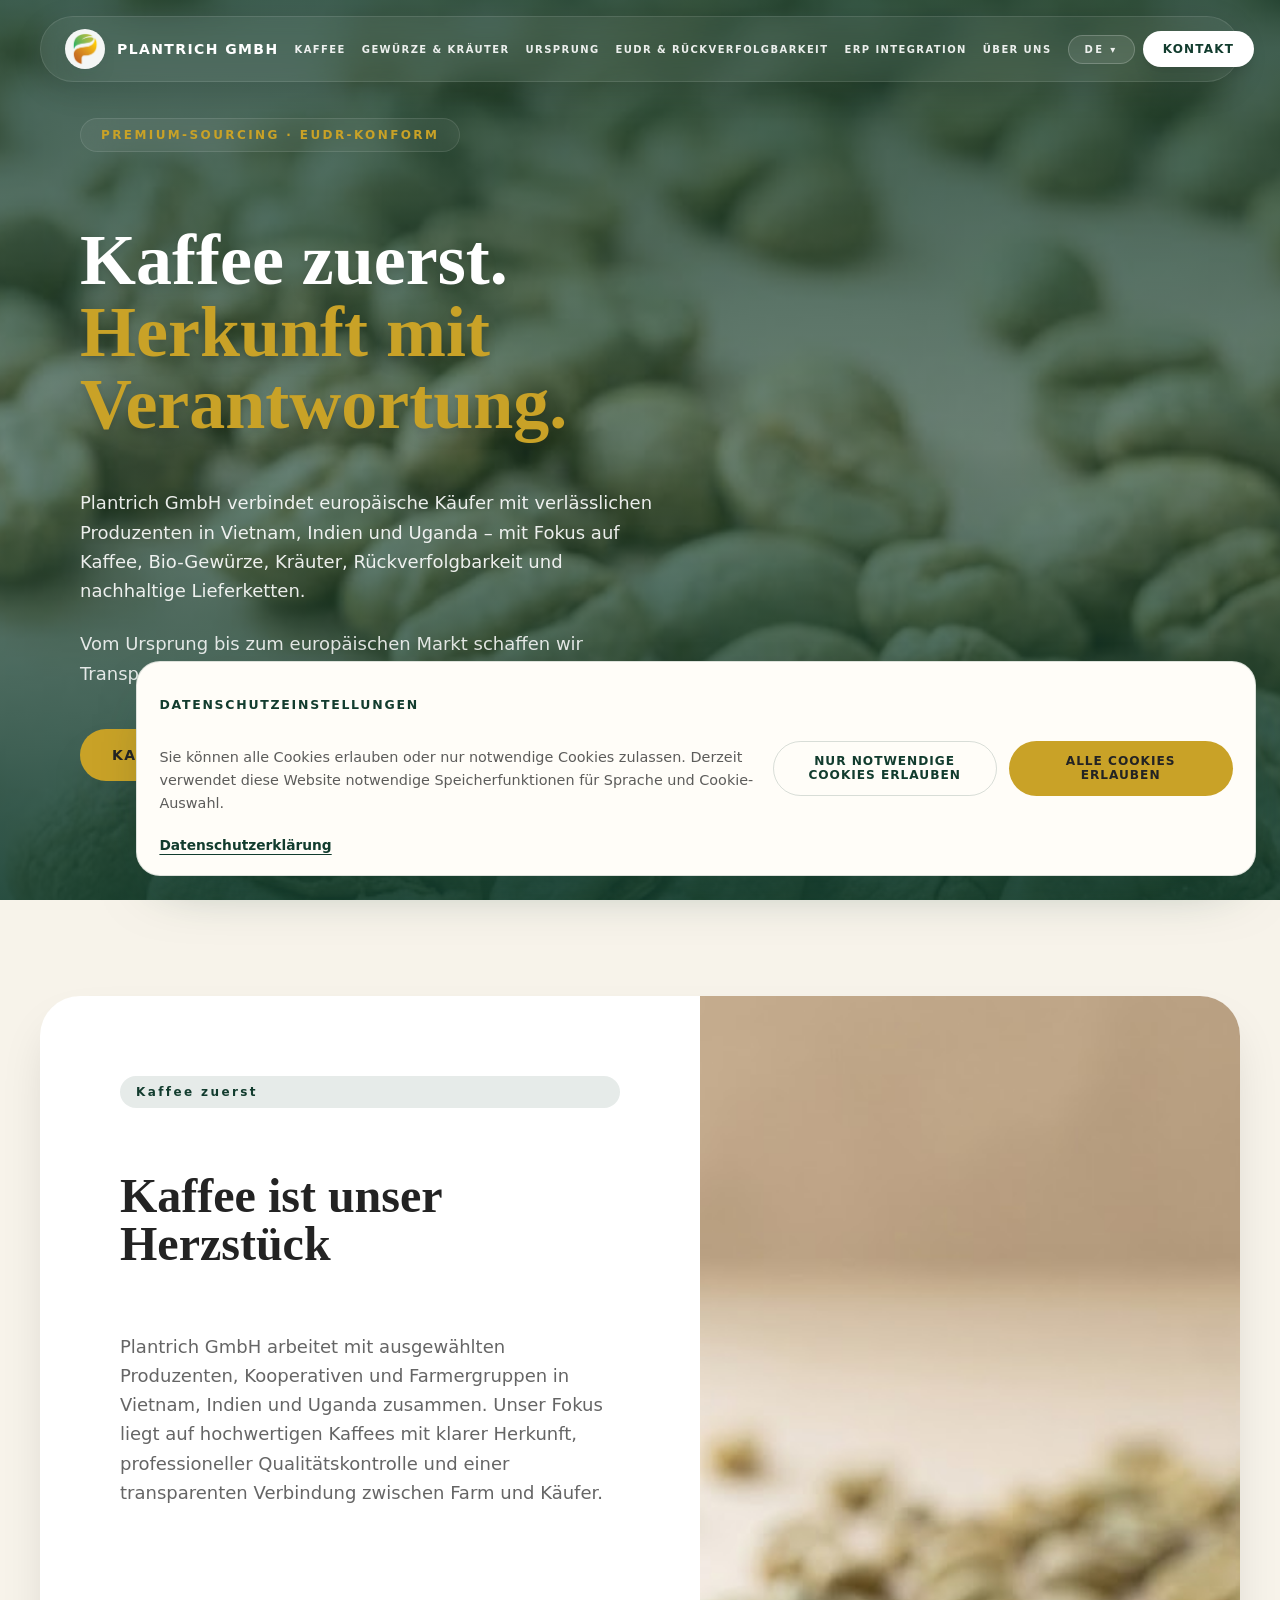
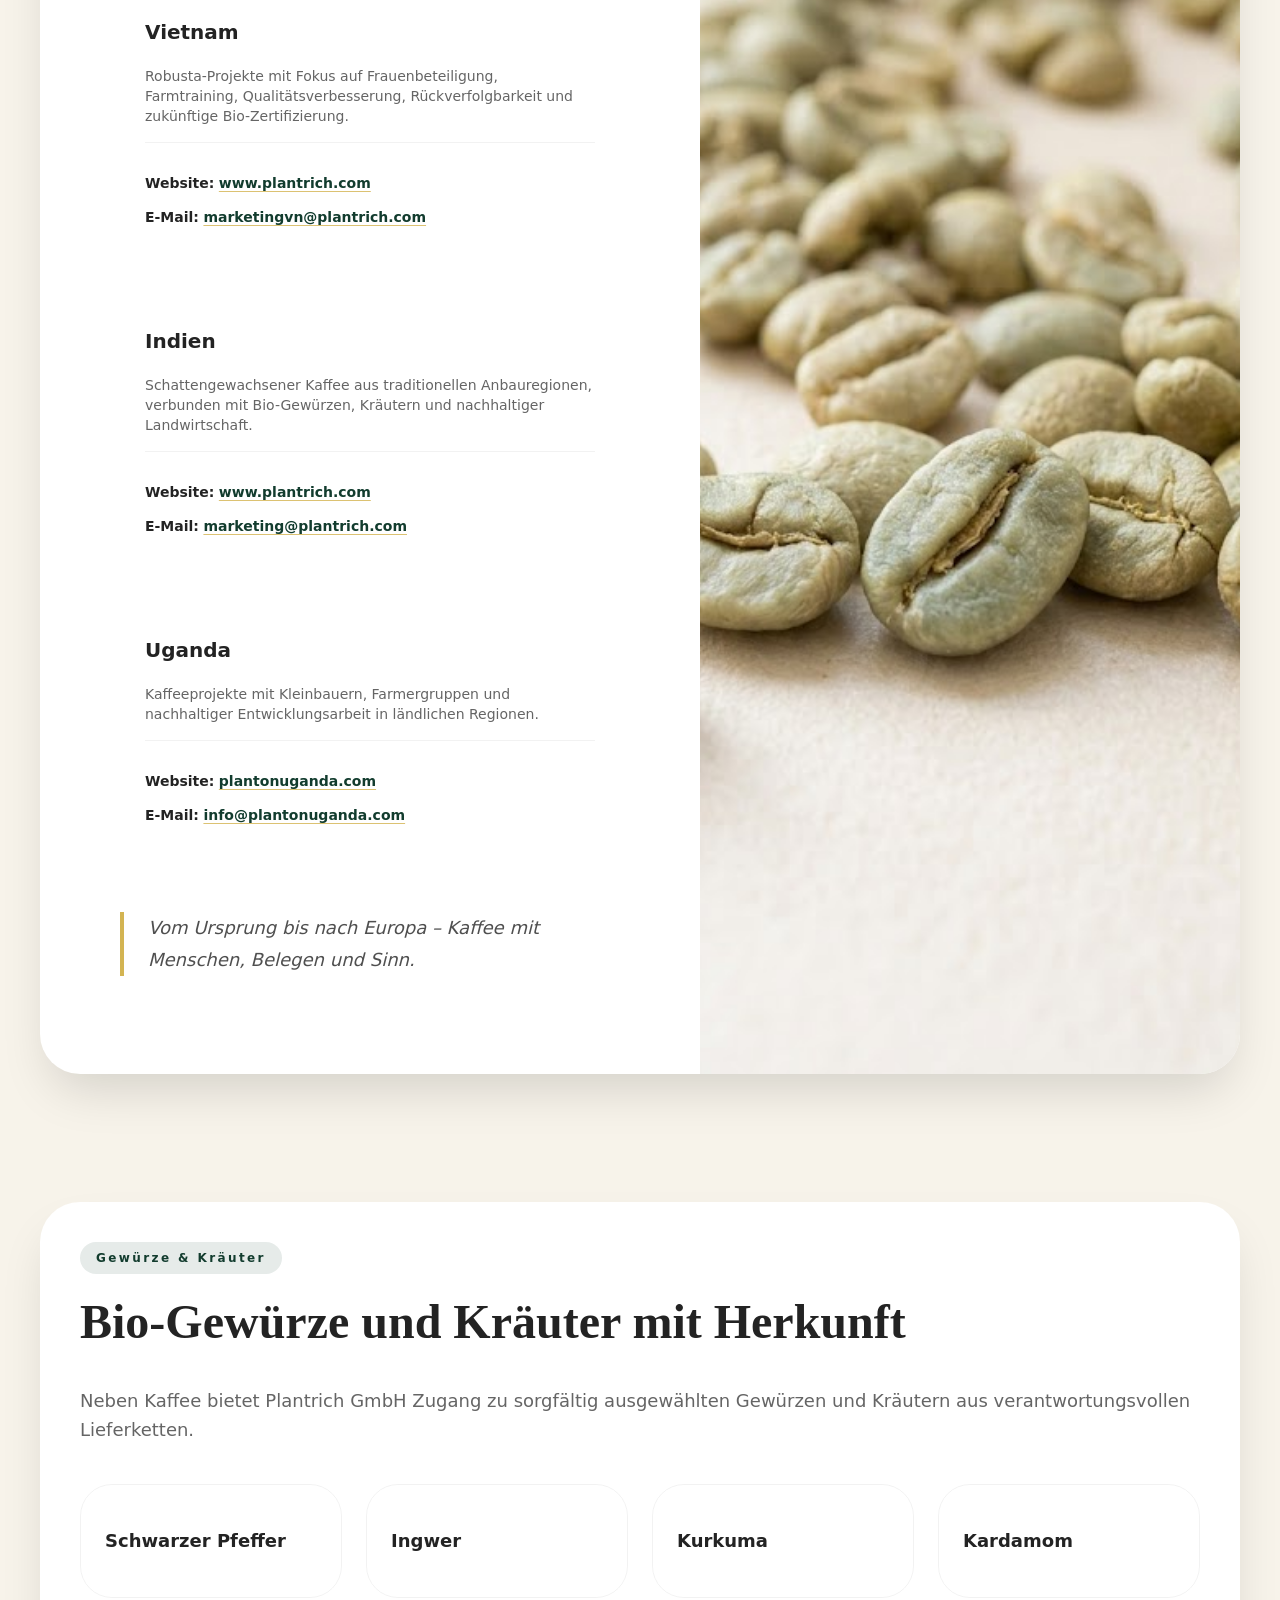
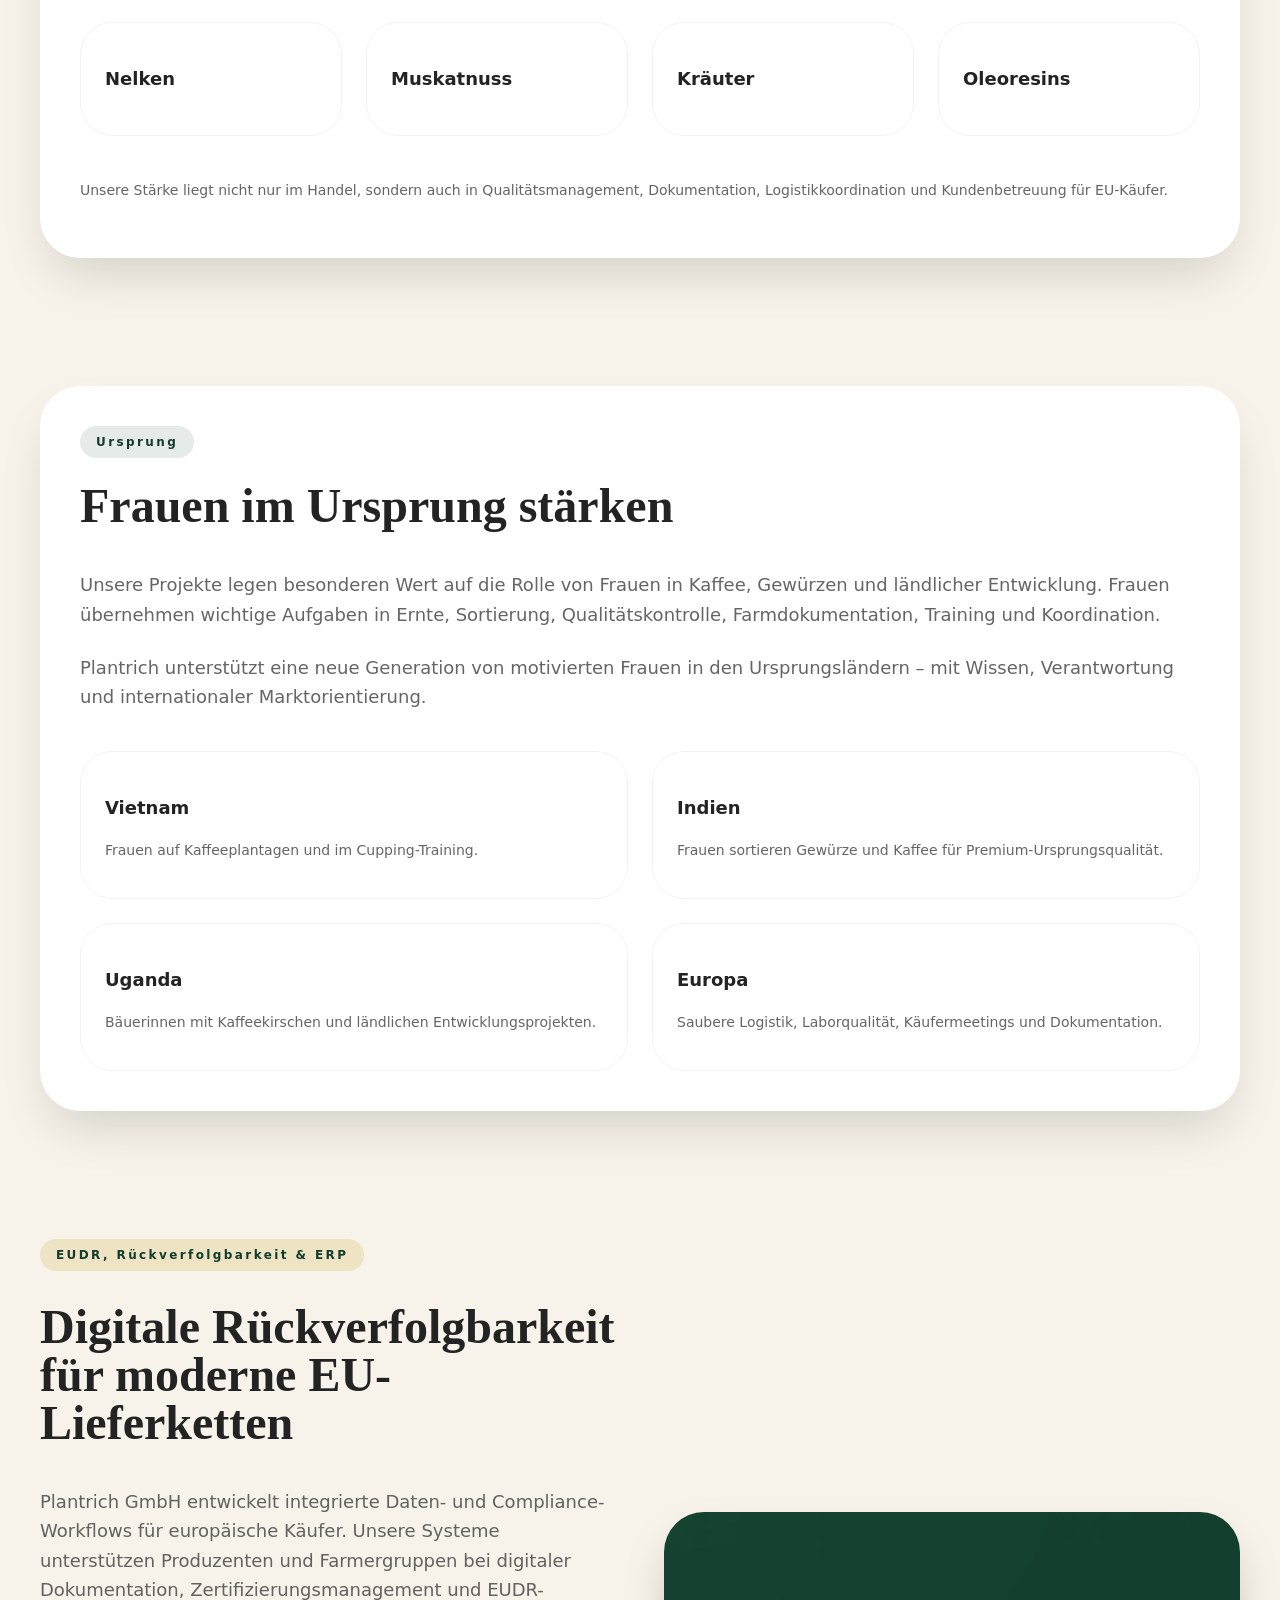
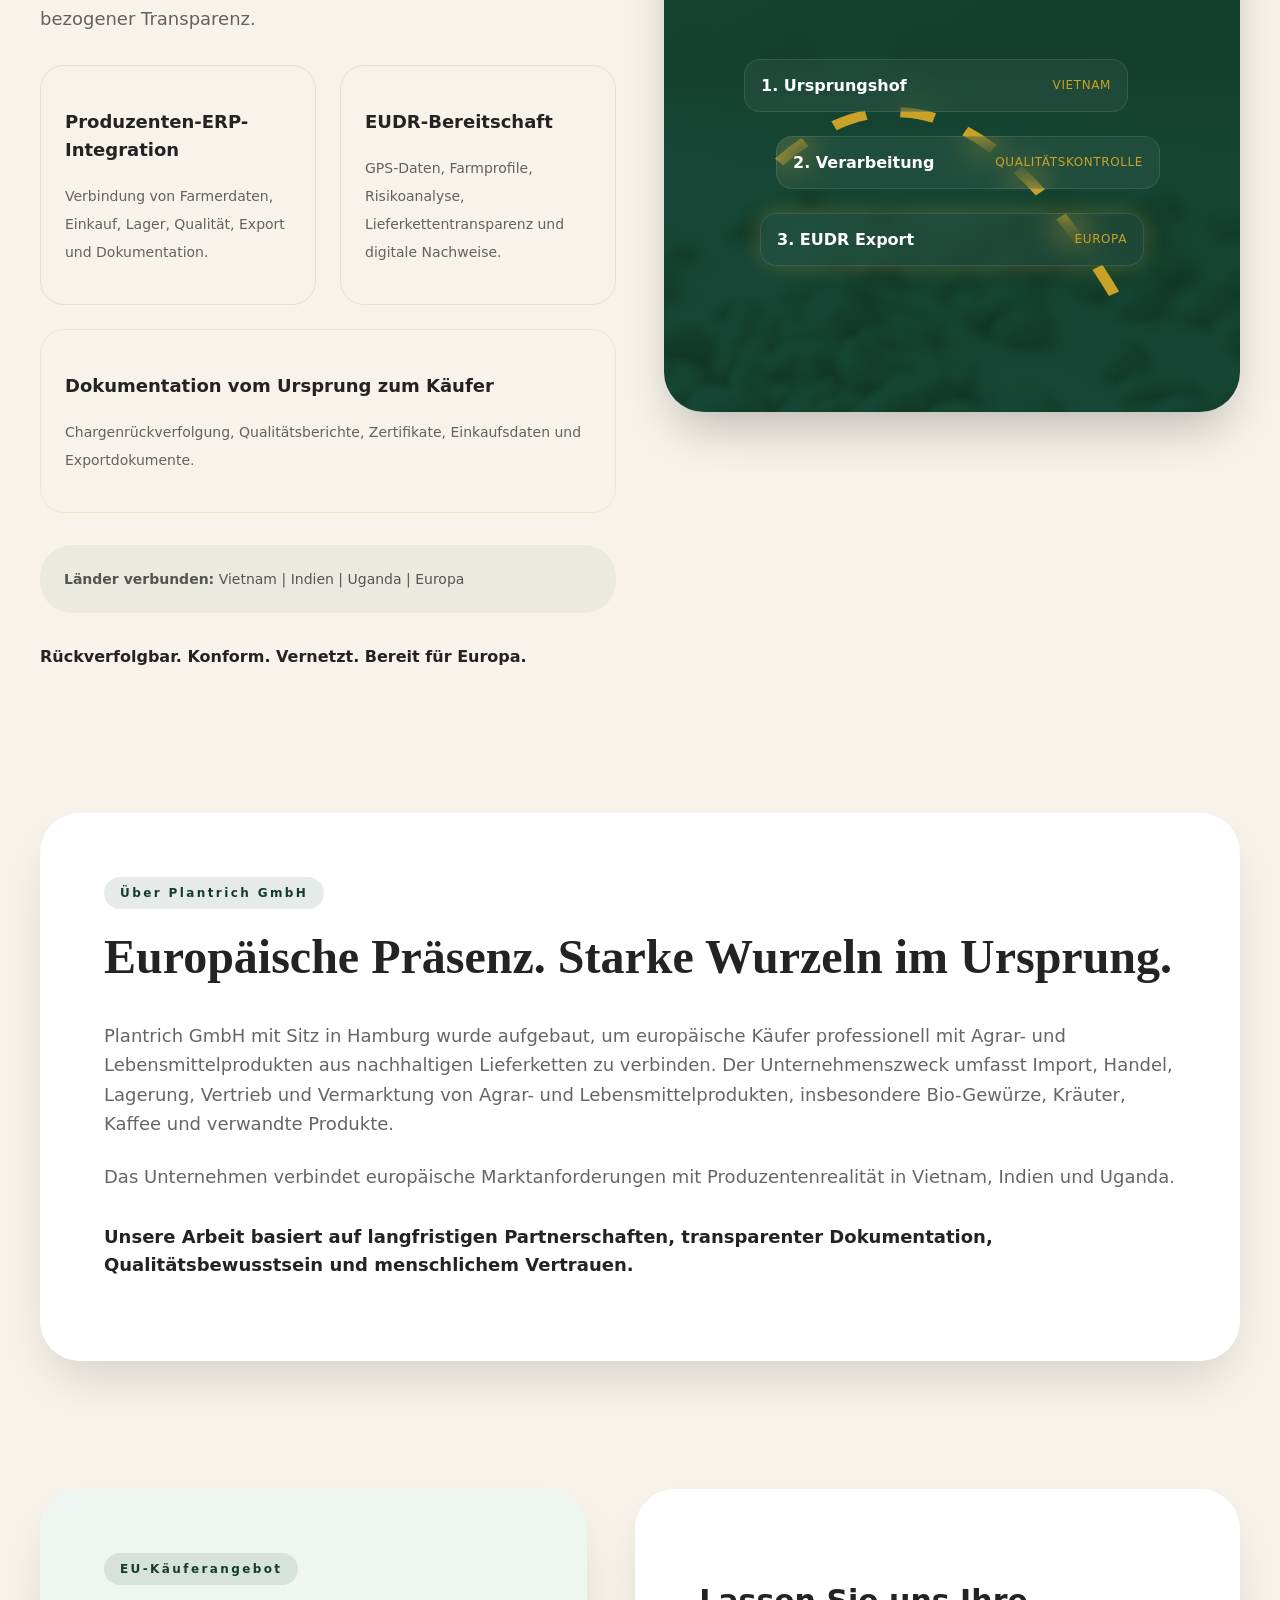
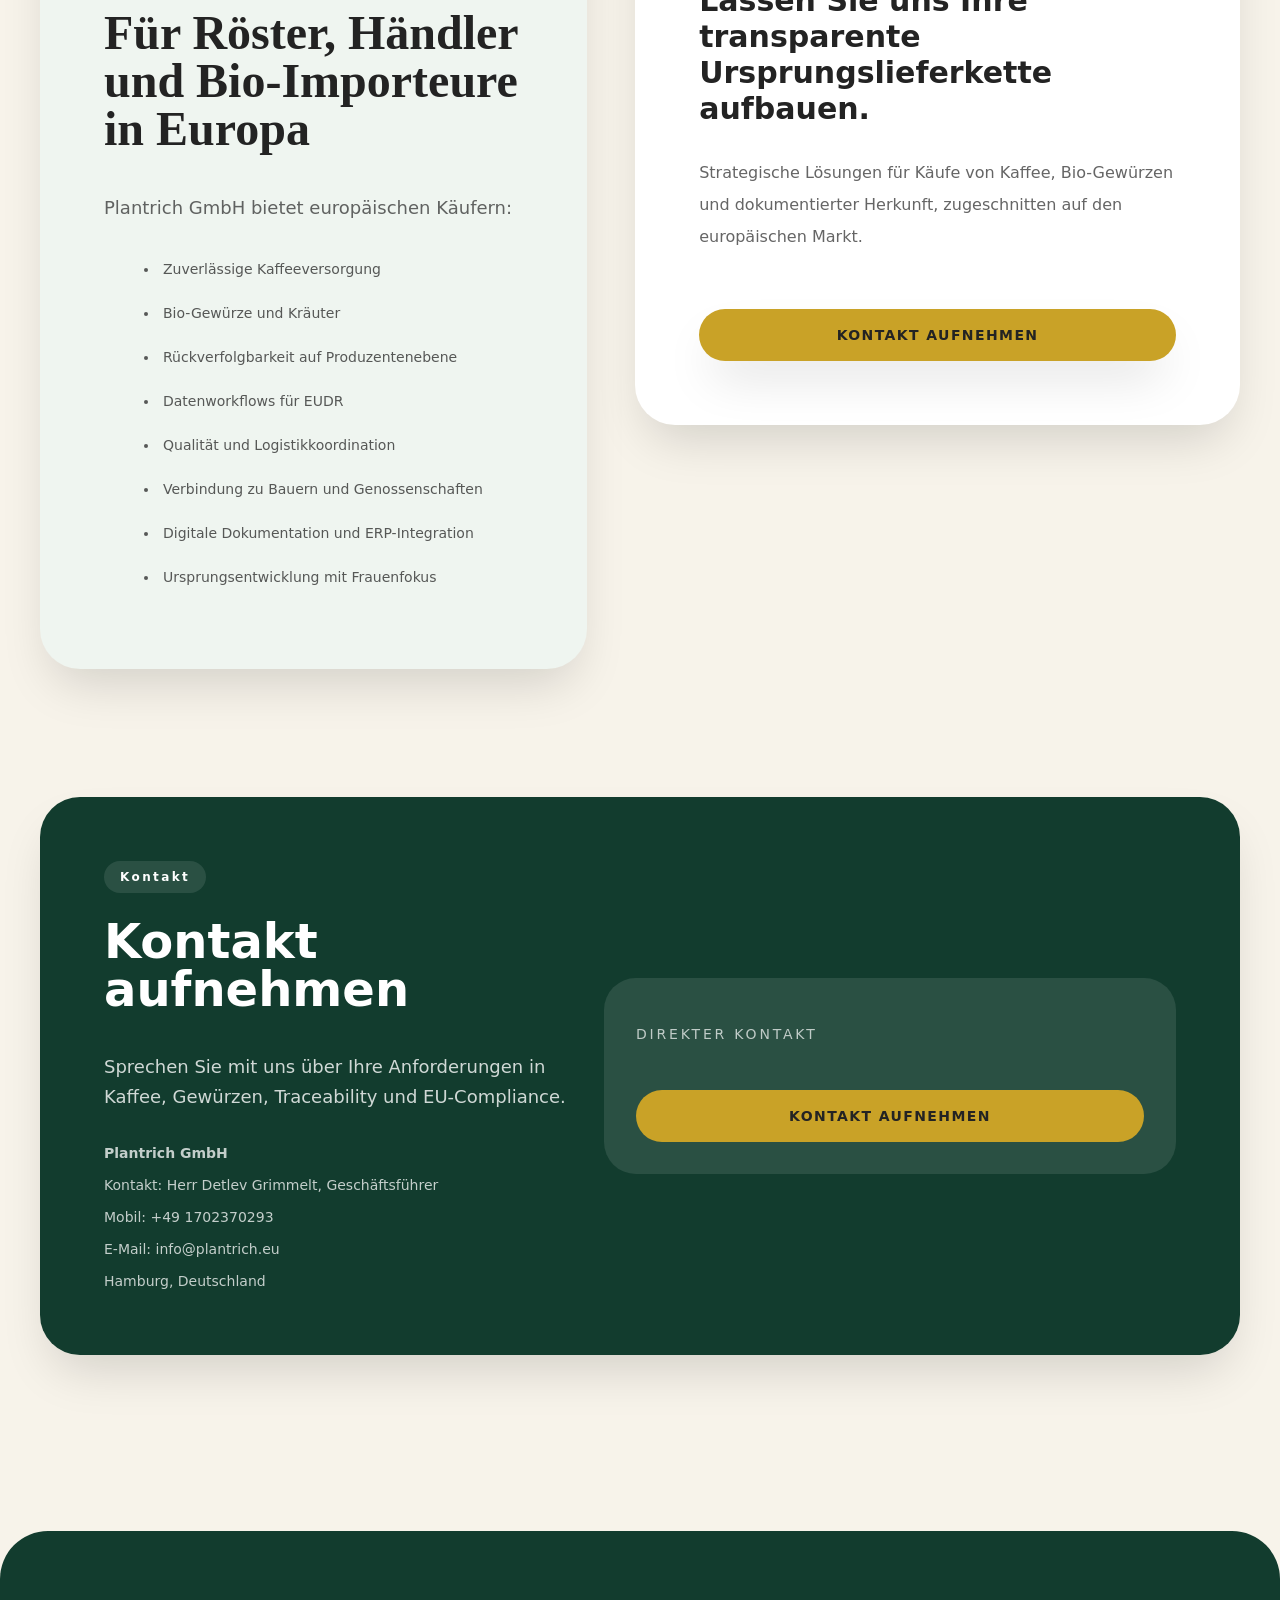
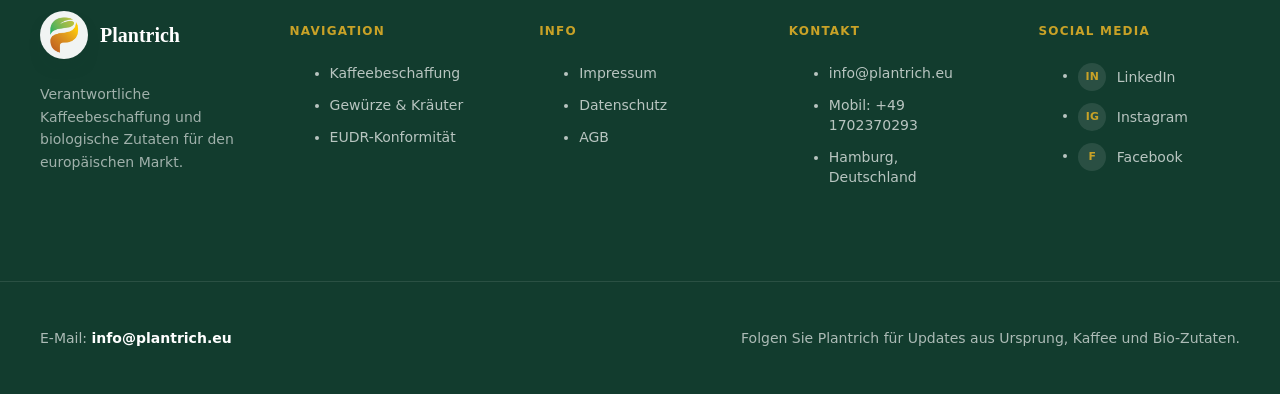
==== commit 23b54b25: "Updated contact details in homepage" ====
--- a/index.html
+++ b/index.html
@@ -114,18 +114,30 @@
             <div class="mb-6 inline-flex rounded-full bg-primary/10 px-4 py-2 text-xs font-bold tracking-[0.2em] text-primary" data-translate-key="coffeeTag">Kaffee zuerst</div>
             <h2 class="text-4xl font-bold leading-tight text-charcoal sm:text-5xl text-hero" data-translate-key="coffeeHeading">Kaffee ist unser Herzstück</h2>
             <p class="mt-6 text-lg leading-relaxed text-charcoal/70 font-light" data-translate-key="coffeeIntro">Plantrich GmbH arbeitet mit ausgewählten Produzenten, Kooperativen und Farmergruppen in Vietnam, Indien und Uganda zusammen. Unser Fokus liegt auf hochwertigen Kaffees mit klarer Herkunft, professioneller Qualitätskontrolle und einer transparenten Verbindung zwischen Farm und Käufer.</p>
-            <div class="mt-12 space-y-6">
-              <div class="group glass-card p-6 rounded-3xl transition duration-300 hover:shadow-xl border border-black/5 hover:border-gold/30">
+            <div class="mt-12 space-y-4">
+              <div class="origin-card group glass-card p-6 rounded-3xl transition duration-300 hover:shadow-xl border border-black/5 hover:border-gold/30" data-origin-url="https://www.plantrich.com" role="link" tabindex="0" aria-label="www.plantrich.com">
                 <h3 class="text-xl font-bold text-charcoal">Vietnam</h3>
                 <p class="mt-3 text-sm text-charcoal/70" data-translate-key="coffeeVietnamText">Robusta-Projekte mit Fokus auf Frauenbeteiligung, Farmtraining, Qualitätsverbesserung, Rückverfolgbarkeit und zukünftige Bio-Zertifizierung.</p>
+                <div class="origin-contact mt-4 border-t border-black/5 pt-4 text-sm">
+                  <p><span data-translate-key="originWebsiteLabel">Website:</span> <a href="https://www.plantrich.com" target="_blank" rel="noopener noreferrer">www.plantrich.com</a></p>
+                  <p class="mt-2"><span data-translate-key="originEmailLabel">E-Mail:</span> <a href="mailto:marketingvn@plantrich.com">marketingvn@plantrich.com</a></p>
+                </div>
               </div>
-              <div class="group glass-card p-6 rounded-3xl transition duration-300 hover:shadow-xl border border-black/5 hover:border-gold/30">
+              <div class="origin-card group glass-card p-6 rounded-3xl transition duration-300 hover:shadow-xl border border-black/5 hover:border-gold/30" data-origin-url="https://www.plantrich.com" role="link" tabindex="0" aria-label="www.plantrich.com">
                 <h3 class="text-xl font-bold text-charcoal" data-translate-key="countryIndia">Indien</h3>
                 <p class="mt-3 text-sm text-charcoal/70" data-translate-key="coffeeIndiaText">Schattengewachsener Kaffee aus traditionellen Anbauregionen, verbunden mit Bio-Gewürzen, Kräutern und nachhaltiger Landwirtschaft.</p>
+                <div class="origin-contact mt-4 border-t border-black/5 pt-4 text-sm">
+                  <p><span data-translate-key="originWebsiteLabel">Website:</span> <a href="https://www.plantrich.com" target="_blank" rel="noopener noreferrer">www.plantrich.com</a></p>
+                  <p class="mt-2"><span data-translate-key="originEmailLabel">E-Mail:</span> <a href="mailto:marketing@plantrich.com">marketing@plantrich.com</a></p>
+                </div>
               </div>
-              <div class="group glass-card p-6 rounded-3xl transition duration-300 hover:shadow-xl border border-black/5 hover:border-gold/30">
+              <div class="origin-card group glass-card p-6 rounded-3xl transition duration-300 hover:shadow-xl border border-black/5 hover:border-gold/30" data-origin-url="https://plantonuganda.com" role="link" tabindex="0" aria-label="plantonuganda.com">
                 <h3 class="text-xl font-bold text-charcoal">Uganda</h3>
                 <p class="mt-3 text-sm text-charcoal/70" data-translate-key="coffeeUgandaText">Kaffeeprojekte mit Kleinbauern, Farmergruppen und nachhaltiger Entwicklungsarbeit in ländlichen Regionen.</p>
+                <div class="origin-contact mt-4 border-t border-black/5 pt-4 text-sm">
+                  <p><span data-translate-key="originWebsiteLabel">Website:</span> <a href="https://plantonuganda.com" target="_blank" rel="noopener noreferrer">plantonuganda.com</a></p>
+                  <p class="mt-2"><span data-translate-key="originEmailLabel">E-Mail:</span> <a href="mailto:info@plantonuganda.com">info@plantonuganda.com</a></p>
+                </div>
               </div>
             </div>
             <p class="mt-12 border-l-4 border-gold/80 pl-6 text-lg italic leading-8 text-charcoal/80" data-translate-key="coffeeQuote">Vom Ursprung bis nach Europa – Kaffee mit Menschen, Belegen und Sinn.</p>
--- a/styles.css
+++ b/styles.css
@@ -222,6 +222,38 @@
   text-underline-offset: 4px;
 }
 
+.origin-contact {
+  color: rgba(35, 35, 35, 0.7);
+}
+
+.origin-card {
+  cursor: pointer;
+}
+
+.origin-card:focus-visible {
+  border-color: rgba(201, 162, 39, 0.8);
+  outline: 3px solid rgba(201, 162, 39, 0.35);
+  outline-offset: 3px;
+}
+
+.origin-contact span {
+  color: #232323;
+  font-weight: 600;
+}
+
+.origin-contact a {
+  color: #123C2E;
+  font-weight: 700;
+  overflow-wrap: anywhere;
+  text-decoration: underline;
+  text-decoration-color: rgba(201, 162, 39, 0.65);
+  text-underline-offset: 3px;
+}
+
+.origin-contact a:hover {
+  color: #9B7415;
+}
+
 .legal-document__content {
   color: rgba(35, 35, 35, 0.78);
   font-size: 1rem;
